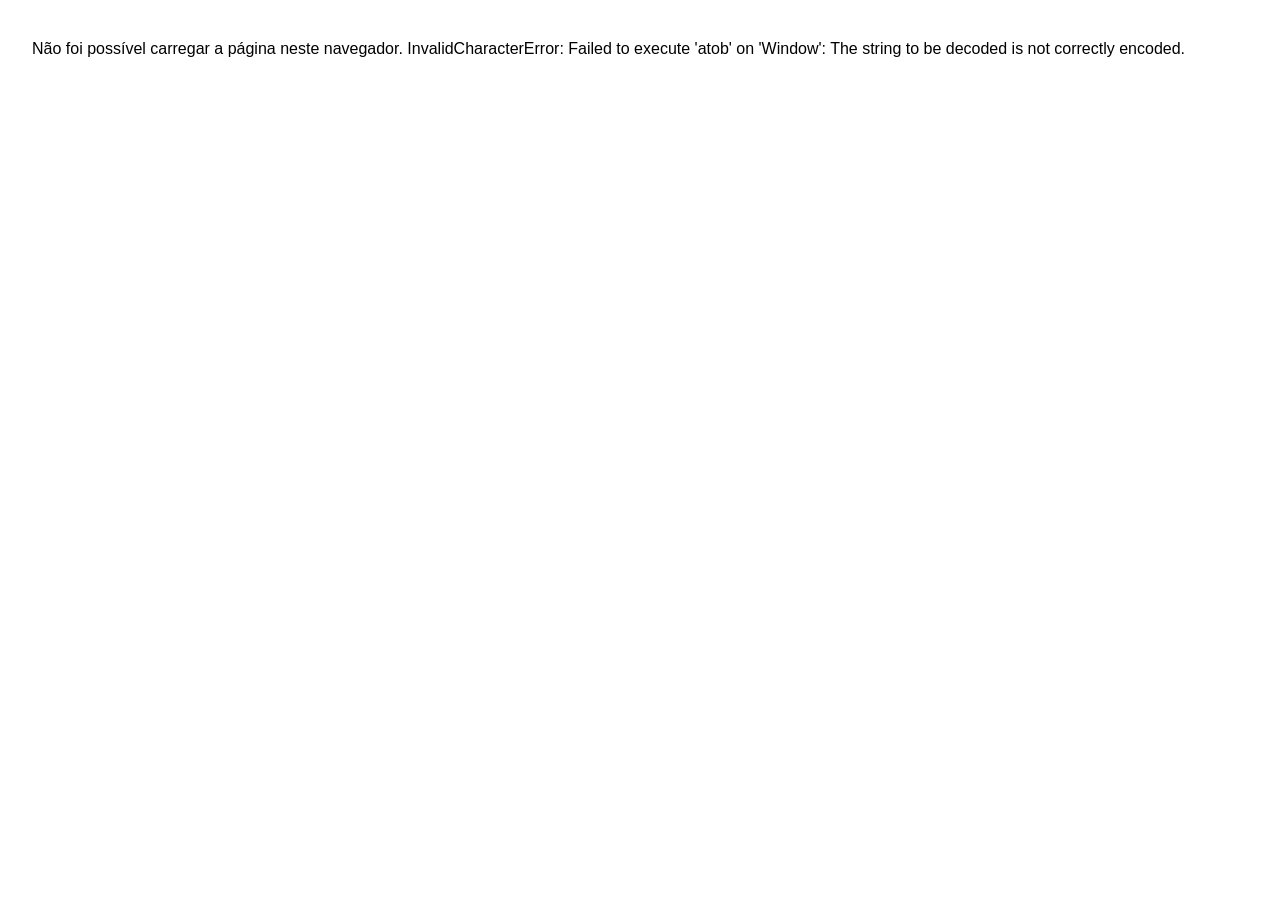
==== index.html @ 7dd5fe8f "Publica guia sobre dissídio coletivo da CAIXA" ====
<!doctype html><html lang="pt-BR"><head><meta charset="utf-8"><meta name="viewport" content="width=device-width,initial-scale=1"><title>Dissídio Coletivo CAIXA 2026</title></head><body><p style="font-family:Arial,sans-serif;padding:24px">Carregando…</p><script>(async()=>{const b64='H4sIANW/pGoC/719S48bWXbmXr8iJmUNSmO+mcwHU8qarJTKLaOklCWVMbNqXDIumaEKRrAjGJRKgoBeDTDArAazGtiAq3thVANatb2pZec/6V8y53VfwWAmM0setF1ikvG499xzz/nO8z76T3E+Xf241NHlapGe3nuE/0SpyuaP95ar9jev9vA7rWL4Z6FXKppeqqLUq8d71WrWPtozX2dqoR/vrRP9bpkXq71ommcrncFl75J4dfk41utkqtv0RyvJklWi0nY5Val+3K89I9bltEiWqyTPvMf8XZWoKMlivdTwH/gy0vDnLC8WapWs86jMJwV8t4afKpVGcVKWV5/jJIcnpJquiFV0fvbsv51FehENeoODFvy0iODFeZyn+TxRrWiiSh29rQq8cwp/L9RSRbGOiqSc5iW8capK+BfuW6ri6qe1TsoOjn6VrFJ9+sS+89y8k1+Ib4v++vv/EzVNogDKlCrOH3X5Kfcelasf8d9xkeerj/eiqN2ezMf3Z/uzg9nxCfy1VEtdwBezGf6VZD+M7/ePBoPhCP9cVCsdj+8fHBwOjg7wizTJ9Ph+PNMjHZ/Q0zK1hjt6g9mojxeo6RSGAt8cHsTqyH0zGN/vzUb7R/TYMp/BJVrBKCb8lHmhdQZ3HRyO9mlY9AWOFK46nPX4qklawdv7ejQ9otHi33RNPBuZJ/2o0zR/N75/FB+Mer0T+w3NejY7iI/4urwAroSnHU/hsvjEfiPX9fQ+X1cgAY7jAfzvhP+kK2I91VO+YlkVyxSedDDaPzyenNhv6LqhnuHIPt37Lx8n+ft2mXxIsvl4khexLtrwzad7uEU+ApPmadqe6Eu1TvJiXC5guS4/3Zvk8Y8fF6qYJ9m4dzJR0x/mRV5l8Xitiq9wKR+eAEvCDfw3LN/DkxlweXumFkn64/gZsEXReq3nuY6+f9Y6K2CntEqVle1SF8nsBNezfamT+eVq3O+Mjj7dUx/9B/LiPTxZ6ferNrxXF3RHPpvBrh0Pljh+2M66+OiNDS9RBSyhihO4+6v+cBTreet+bzI43j9uIW8cHWsz8neXyUqfLFUcI2VGveX7aAAPjoZH+PTOu0ItgQLvebeP+/0DuOJESKKqVQ7X/JBMf4Ah0MSBwnrcOTwu9OIE9g1Mv10u1RSf3ekdw5c0lRWsdYn7fVwtgf9hJ+qTHC9b/TjuHO0zDd8xXY56PZhl33v8NFWL5VcDeEVrtH7XGnZGI/j8sEbN3r4ZZmeIv0e9qHMI/8KAU6CZN6njHs7JPR/uPcLx2xEdj+CmcgVv/QiyaJmqH8dJRm+bpPn0B3lPe5Uvx/0hPIr5a9wHMpZ5msRRMZ+orwajUcv8PwzpoSX6IVzX79v72rhwVTk+Pj4OhgWE4eHDe96pIvvov/aIVsXOaIgz8nhicwD9wcNdxjnYd+PsI1/09zcGit/74zzu0zhBNH1c5mWCwn9croBJfjzBsfZOPrRRbr4f90fXj/H48CFdEBf5sj1LUuCmMQid4qs+TM8MH7bxapUvvFnw3sH1eUijiJiLzdLNUv3+ZK6AaAcw7nytixmKLGRmN1V82gCJSPuDeFiPsxwfxM9UH4mTQRCB4KIpZnmmZVPdHw73ByMVLN4BspTP2IfI2AuVZB/NWwcHSGBYyuiwh7uv1FN88scNwUNao2H9vJnX1wgZxL7n0O3hXoQT57mSiLwE/fUOvsZh0IB4XQ5a+6PWISxKb38EZL0cfPQ3zIg2jH0k3V3bjwO4aRjc1B96Nw2Ar5rvA6m4NEL4GC/6dK9KW3lqyNZONeizAUnDNDFXHvKVnSxf6VYHsEmxanXmeR63YPvPlb2bdmzUH21uP0ej/r73MH817s/6oEQPzZ00kH27GvePhscDtW954nj/YKTgKTSY8DGz2aE+2vaYeHoM3AQ34vA3mUF09cMtt3sXPSTZh5PfVGWky69/Bl6Dj5gXSWx3E/5xgv9pr/QCvoHNAvOtFlk5LgAaqdVX+63+DJiVdtzQEpXF1gEpGbx9eIsnDq954j49caoKoNQttse+tz36h6HwxOWRZ0YTO8xA9IsMGtHLCbYFepy+QdKhpLnFRA/cRH12PBJ2LFd6ubmUCO8aZMP9qdZ9PWuS3f5WCGQW7WqScypN5tkY0Ygu6lLsxEr5QqeI4LWMDUTi6qtxqspVe3qZpPHDsZrB/R/FEBjv/fV//O89d7eawEiBUicFPblNOhEXddR7cOIgA31Cav33r9rwiwEy9w+PjvtKBXqcBIzRNiCAVmqS6o8CZXrwVCEGPCFVyxKghXyos1Sg3gak3sD2WcUfPeLgnjkBbQKaDuwh/g7uD3VKv+cEzfWKa3UZigiQM7NAoxy61WnCUxvoaziCy4VWo/4BwEBYJrCGfmh1Jiqe62Zs04RJzIxQQFiM4uBaMEhSe01KtFP0r5Fl/u6xsqsYbBdc/g1GUBXDzeuNORLewd/SPfub9xjTJLyHv6V7Rpv3kKUS3lCIDFDT1W1nrjKV/lgmZQMUEGMnvJG/xTs1IC8wq/[base64]/JNZHnHKG5gv2r1cdMa21A6hlAHzQaJTyStyUOxqRPjoR5qVO6qipPVTmM+QhPZ53ha1hOS920Qc4sSjB1VrDbAI70C1l1NtNDS4yaRy/s9kMyAES/NjkG3A8+NFqqR9QME/eneLM9RyV5ntFvi9djY38ctKEMQb1N9sT/d+68LHSfqK8/KRKPh4UeCby0Bcdcu9CfGPzdcQ8iBgYJZDzStPlnO2nr/J1nG66UUGgoNsznobcymdcN4PxkDzRpWuJHEI2OsE1y3IeJcBh8b9jyp4I+hhixgv9kxRssCZNJHNKcDepBzqg5TrcnoTDmySyeFVj+0WTCN1TpP4k8iVBt+MA4Gh46QMRSAK/mIb/p071FXvJuPuuJUxiGJi1kXp/ei6FGcrKMpIMDy8R6q/T38MvyavUd7p+dqsVTZpYpKlSp0lBlX6x8ilV39lCalDtytj7rwEHncZb/JYWucxDC8/uZ70Qm0d3oG1M0Bga5UNMuTqNBvdbJSsepEF9HvKh0t81hHigDrVBeRmoPWj2Akxv8M1EsX5P1Vb6vkgyqiatHgsP46+n6hohSeXcH91isd6QjRADm58xKGcvXn98kCP8EQ87LlnNXLAt5P8y47/sy9CZGDau/0Ffqgr/6YN74Fqdnvoxu81MDRkyLHz0joLQ8VVtg7fVSuijybn57B0/MxLj39GQG+0BECDFoypCHYAMA4wHrkk1fV+6vPaULvQdUKYvLqT9kU2BpkZDJLpnib0JnIXES6KPKyE52VEW4WUEjwDpwQrD7MJlZIHqAiLs/vYFLwbxEtUZvCVsnLUuFzZjAeWK7SxBWu/vXq3+FJcVJoIBPSsQX3pIrGVGR61cJQAsYMyiinUSXwoYL1nakPwHE5PgueW1bpij4t4FeA3TBGGC49ET7DHJ6dufWRD7w9cEPcewS7+Lp9oaJLeOPjvfuFBmCS42riv4+6qn6BF+vYO33u/mi4FEanpnAVc7ThXJVVsAx51XDDjH7J4JbzfJFH5s+GK6dTsH6mK7jw/E30Pjo7f9P0fiRxksOU9mCbFrAJgKXdlw13MNvDvPyYTcN1Jch7vXf6Wl39AlfJZt8cJAZ6UMBgvAc2bNL0Sl2C4aQKQyX5s4nwOHwYGv7TRDti2b3Tb+lfucAyAi3/vUfo9ast/71HIrqjJH68Z5Yf770cCBdQsCtaJFlFr4bv8efl6feLpliZ2bAZbp0SwAluNt41efTm9ZsIJcpEg7xC0ZeC4MUNADYNUlruxahZGcGGmVz9vIganwRLbtcShEpx9RM8OMvXuP8RamBIb8o7DmUqTgx2UIzygCQ5CL5olSxJPoAonuI+brE0BOWH/+L+rVK4pcTvYcPC4Cp8oBcPNCPgO9MEFgl3e05ypYgyG1rUqBVQSiSTBHCUwgGQgC9wSCCcUZTnJIlB7eZ2SLCpl/WNS348Jxlfg3BHOQNEUrgWnpBUTsvA25BkgbJBSYRSfgFSfo4T7UQv82IFYwFShAKW1gAWeVrRtyCk/vr7fwLQAM8pWF7RM4u//v6fQYLiGrHsZMV19XOEC4GBJMsfeZOe8zTctIJhoSyNUI5c/StNIdVrfB9J2hR2QqSIpzy1gKIZRqdTTUtVRguNDAcKAd4vVEI5voJHx+rqs5GaNRoj9moADeiLQ8oDYjBfIYyKiv7e6csC8C+/YXH1E+hTEFx44emjiRM/SwrVrojqqJcfdSfh48ieAdGCjwE2AKVnFWreAW3u7TRaEyIgWPjVB5jQUoaAKgcdrklJyqtc5tnVZ4o0myE1a92t0xuiRgCNIyoUtgYCITM7FMLI/xPYxFc/AfuW26Z19T8Rp2Dg+w+gSAAFZIpEfBoliyWznubNT5MzGqC+o1EPCnFg9qCD4Ab4P7C0J6gNhYVA0+aFkxYoWqdXn0GG5NElrkFhH6ffT/WS34TEnMO2j9Y8E3hBicoZUIv6NeQ7K+YiPBA7kCTDeL0hIQ4Q4NB+lzFRM/XOc1hMWV4jeQw9MpDENAOkxerqTwuEJrRRyhUICKYyUcSK1EuQmSAUMYy0ZpFEZL76CekcZcCgc4WCKWFdqIG74ooZHNHLvFDpXQkyQh2L2/Q9SiePDi9yHkrp8GEzLZ7BdkbIhLubxHXmCTsn4WBOsAMUTzgBHVMsCSOWKDmQ6CiTK5jq0tu9oEcKStOIkAzzHFhefknmhWYUmEd/DzbfNCEu2SBDs1ARJ8NeRPYLTCWMSKBVIEpHXockQgSelChDx1Z24soRNiE7gFSYLmCWIIgVRivlfoa2v6uA2VXJ2wqZWW5do7UTLapkxfIUeQkmDNtiDvTAjxnok0J/oOVHAAzzuPqpAkWqOlbiWoghMKKOKAK8KLDCg41RtQJ9+AEe7gGLpxvYnti4qEDuMbpH8OA9GQcYV2CiciYMzN3RypojHrog8QGEmOVIDjLeFSltEqEzkLAslEhkwBhwgASDrPAtLQYAwmr7MrF3wldF00s9VUhU5LvN9B8ejuZZqWVllu9tXsAgrj5jDFsxECACDk9/kyBI/B1mAuF2nwnmg1/wgjyVnZgmFiScixxI6NGt6Pw7EIiogNCQALWsWDeYNYU7Nx4BuwXmCrK+pLQpi4Y8UoAQLpOMkMQND3uCTE2CDOgPG1SeZE2gmLGijl6/+fbGZ9F+drcqgTSlKr2FMGvJAjPWC2IpY6BphxCBIjCHDLBNQfNoeuVTkIospkq2DhMgDRPSPhBNaZYc/67dQFh6wJ42C1JYsQWPgHvAOoZlUZQpBncYBkeVaEXRv+v6wJ7hhLOSbG42XmETVlmM4gluLXNPb6plngALwA0oPTNHFNBMGW0wMITJlEaTF/ZEnE9FdwEiWxiJx69/[base64]/QzAlfUjC247qj3gBTAJU7P6BrNSP+1vVCBVQXsgnALtROoLngqKFwwVVCDOKcQMhnQ4epfQkQRK7g1JR9K7NYRJSIGZ0UgksYl1GHVK7DTG4ClJRlzRBE1S9jx8sfcclsN2Q93g/YUniQfFtjVihaPN0IA3UBbwYQzxRtvG155+r4zjjBoSiwA/NlCJgS7kQThH4nnJipVYKPkt0dVPFITrds7/a7u8XPDpdzAJbqjhERbseY0rXhkExR2vtlU8h6oOQhbsOMId8GlMFxdiMftrtMxIcQ9JHFCW873ypgJgd01z67+jCy+dTZna1DislEJf6/oacDuYGGoGs4VPXAdqFta5ydGqPZABbGJPUXDaBz1+93eMUH5TvR0YY350nAwIt9QnBsdikpgpshSBFmzAHgWg8FbqGUSO2eGhUaxXqNHtWDDn1EKAJrLvFrjl+QZJrEDE83XDiB7bIfSLWMbnpU38Q17C1gWbYV2xr8nqC508yFS0tbER/eMcVSTS+BrhnusCX6DhsgCmYYUEtr6hUZTH5USbSxgNtFdJXoSjIkQOC+Q56oUl3IROg2M2IC3i6gmJiU3rM3m7vfsklmk5TMpR1+2yg36Gn7YKj5AOhqL2Vw7OQXp+qQhyVxHYGasNUhY5GdzOWpMeoxIOCRuy/qOapYKPINm1LILYtRHrJP35LCZJ4h/GNcC+zrdQIsGAoLcZGVVTsnJY+/fPmD3iLdVZp0zxpKy1hmb9gy94cs1hj1E69lNdjcqg9CCKc3a59+/2Y3WGyR+Dtry54IAV+Q9rWWU1YeE/HgFCzjc0gIAV2gIiNMfCcIfyIKbA0v/XIjrssU+ruuIsblmsBiAK3BY3p0IwoHsZUk/oJ2xuTQe/i3RqCPIg/[base64]/[base64]/geAeTkPXrudoahlZnERpPmU4pYz4MEIC7zevxOULlG4mFoszRZOMA822bixj9m2kXLO4rUV7QN6ZxQkAk/jPveBPY0KA5YBIb7/A+v2sSaysnzSfvNVoLAM7oGORghrwlFWC/htAu6k20BWT3LCgDmVWlpN4dfuYvZEuWmhCcUJJjJIXYD0mSyvPGyNzbragetOKnBkLP9oe5V7k0SJR2IcJqM2afH+Zl7JsgiRjAYnolQH5iOzm7NjYh6KBW4NBGjMOwmrP9iBAteWBqFUo4E8WSqQ2JThLSGQmkLPAeHg/2mQUzCSlC4soVYy5GJvCoDFG9N4vQQc6J26JRrgi/7IKDWzyPaFIbvAxo6tVolkohb2pmHgtcSyLEE5esEEL464nDx1yhArDxSi+bNQh9tx3yEyyO7GkisAVb1B6EsdRHXCvu5CtY4llmgwQSJ/Edm9bi4NZEyiGogIRBGGsdM15FuyORw+zcdRUnrvV011vKSJt4hDBNEEUYfQ0Qx7eiG2haMa4LCjUxRJ3k2fGWXqcSCAHTe4ajekNEn11lAzVLXPS1U/tlMNltBJml5ghAhslcwqnO/CLN5yEnkfDDOLWcEH5IHzPK1sP4yGg08WaY+wL8jZKNEb7cU8j50hkk4TFhSKPOsripJDHoY1bd/SK5kdNVljhb11MOHSNjs6GMJrn4qzSZrP/Dea/o+uO/Bxj1A/O+eQFHOm1bB07wI2AI1E7KGpczJ9aAjFB6MJH9BdSeGvh4ds/OkBhhQBF1q9+ieknhZa/bKTMpYWxuJQLnHYjt6C/jW5wB7jsHXEIBEk8zdrGeQFQ/oJSR6f7GLmP9xksnJpo1nhGRbinlJ5fIW509u1qtk9On+yqCUN78TWwr0QEUWIWzjHm78mYuG+i0ssc/TcgsjtRv7/fiv7yr4O//NISY9ML0KC/eu7CSoBaKyPlapGEUleho8fqZVF86GmONcy6AF0UhoMJjWjYTkf7/Vta4NsItgFWl6cvVDk1Goox/JyTIFDkgE5B7zrCei+eynu1YE/9XPZLV02qUiLVLWLsJKtsKg3KEaAdChL+iQyjaHH1OQMDB0icSP4eOY0oiQ4/zER2KR55x5L8KbCrRvDL8Sz21Lci1hrlsqhiE01gqalimgfT3M7UiymgUcSShZzfDMKMjCz1W2VUcexb7Ql5YRNy8y3oyY4TotXV5yWJx9zbFN4rl1XB/JZOyXcPv0wLRG8uB8qBKspQIqtpbiOQ4riszN6/[base64]/4AR9FnGJNTFigtIY6bFtmpH4F/uuWhsmjUgU6Az0clxITIywFno3EPawedTEWpgUv9eUf6yXe6f9TvRsgUyBlo1IoS3pynj5ALCrk5okiGjY1940RHcTu0gSTCyLCclW1gdzza37negJCJsSluL5yzesHqaJsQuuvXUEQ+X9bv0zYiNQBvIiF2h4zSMOOiBdwaAxkwU5U7HzEsMQyI4kdm/Y2lgG7HY2BcTyieA32GilHwsa+77gmhnDCBVDg4WS16ML0+xg36TuRK+fvnr56qIVvcR0sUmBewhsTPkMUzlXJUGX57mG/[base64]/t/+VMLs0odKsBcKWL/qz8wEOBlM+lJKSMcdlqTAYBZhpK8ET2lhc4lr9BLQCRVTNZbLTDvYgGgChGWm3qVlq11aOPqWPeq+RJ2HjnG5fv+8C9/[base64]/788PfMTNOBv+s45yfi7Ll7c5RvlIVzlJXYFPSvGqN4FKp5kzUmdnJEOHPnsxcvz6G+jucou2YPVQuFKUhEnzNKAZJc/RyKm4VAKDq5iek9DDutg7/R1smiFydB0PY69YZwEHuHFod/Jc7NgqB8lkYh0FfowyXbDpEyrHcy0bxrpaO/0hSDuEGTvMGosVJOMYEyavvpzwc5PE+an7H2uoMPQjeVKZG1kKUGmuxFzJyrWlaA4tDBpu3CRV+cyWkhItxQJfdNQ+tcMBT4ZLoSPzOHb8yO8+iPBCA1lSGNZXlfRF2Rfec4qEGCUxiZewiCFYienAtg5HJHLmg1GFGR/D3IiocQJQEFGdJJOR8DP9R6q[... ELLIPSIZATION ...]u/0s6jtoK5p/xoxVhnrL6ChguwfnwwdnT/ASJmZv2H5+9gq/PTq86NLr2xx1zKs2ec7baUK9ttsuC5g/4ibU7Vev2/3RqI29tnPYtXrRppqkW6rBa9t61xuHm7TjXXTi3Yhy1D77u4vXbwxBrCjbShAmxPDY0iHL24M3g4M2fX+4739P2dG3pE+tozklWTf0R9+OkGw5wF2B0KpcGeT9Tk+6cwRmdw1lu22qxl/9luryy0tddI+On/[base64]/21u7ZLdYGPljdJhAoWvuo7JZTUflkBc82i6J2FxM/BBoIh3qO8CG5l8iHUuP8rNtujjoPdVNhKTpA+YJ5aDPqUafSfDsLlNRt24I/lm3Axo+56nTq9JgllbCrf1Z43H4mt1r1qQLdp82gOtyihEU+3hjm8iNMsq8brvNM/PGE7caLgf2XtxJ238oZfhEIKaPBszOxgQO1D+Ihd7b+Z9N8SS2VZAlOUqY4TKuQEGNu/yfN5ai2iPQ9MAwJU5q7iAiJXGnlNJc74vwGNgJuOK4jKlo+ttCjl8ktLwZfSpTppZEY1mfaAwZMhk+KsHimdzwELxSylVhXQitMk+iCVM8dmcoQHlEusjNnYgRYK8UaP+0Me2PQxqE6G0rYsA/MmAa3+vYKw5QUQ/jljmMXvkgmMqIicSrWXYhjWxYU1uIfVVxjYNOXtZjKLrY3QaVM0PbL/g5GD1tcuDRUmRULnuwhV+EyAFEpFdf6TQhEkKf4qVtGl6CgvObPMUhbyngZpxPGSizYhzSuQCRzOGmdLDAxRKtQvWulE8nCQWzSaorBsfREjMwJyIWEp4fsgC6noEExPohZ3mkM/nIdccOyVld58gjFN2u4mqfn3Sz9MlKbM+Bacva2dDv0R1ZeANnSUjNDW824m+rbEuJ/lRLjGfu0LwhSwv5zo1qZMyEHO6s3Ye/1Yt0x/MkAxziFxqf+pE8eXw9Bu0OKyf1WZg5qmdESWd2j6TaXL6CIxtWL3He5er1bIcd7skc9JOuZp13lZlZ1J0TbQLHpm3YQMZYEp3UQbM844ql18Tq53R34/7/f3/TH/jUB6ff7sHoK6Y69Xjvd9OwFb6YQ91JeoKzHnXxd452rfYCLjmbfiW09db7qgN3XCUi62heNRVp+Fh5jvMyz4PFbJ6pYFl0WpQeReP8qOpgR58fLTf33kW5gzmcRg8DE5pcuUhXqjyxuG/e/eug9YmZt505vmaFmaYrJP0t71hFzYP+u/awCjwOR3tjwaYVpTgoXady9Xixgm8lEfzWuCRSkD4kg5U4vOUgP4HmAT7KweKCqGb9nvwv18xQNd5vDvo9XotFCR+wTBmBlHiEUn4V7YdqT/8R908tRtHAjpc/BrWF5ievXfZS0gLEAfvlSGEPBo3knHTdl8qlGglrNtMwTiR797fSA7XQXt59dOcHB0uBcELfwLnNuPyxqXjHgszMM86sDg4XuY/sm3z/rs3j4wf0j7//g2NDzOeSk6JsYcm+Kcei7V54+DQ2ayojayM7d2yTVIzW3WrZZqruKT6d6yD5zTWtmnm045125zk1I5V+xyXpI0XtylbaBnPbpzWUw4gTm8KGpnz6r0C0h23yQwgu+7kxRynw/KpS9+15Q+jCHAzREdtPoBKtWFNXASuzSoUr/IY7OjsqAf/e3rWOzo6/vXbp70+fDofnD8dPTnufTvqtXu9nXYeVo1rZrWwvNgv3sOCQK//8+2nH8yb52r6PrQRaWQ4JVhHNLQKPK23jX8n2Gs0sZspb+u2Pam6za33Fm1UsG3y/uEDyPOLH0ynu1sSgVJ8lO0nSY3CV7ZLV2alhhTI0IlRDcLfRKDIW7ebUMW6TUOuFznKOyWUsivRthxDSwTk4PMh2wAR25JgjvTALdRAvFK3M6Aq2/htLpIGst9my7e8FoDirX8JW+d7Ip05S7WRIlSTUpp8RUJNRfhbypQ9AXIHkpXLDYkh7Nld67cblLI7DCkFFqJqr/Eoc9hRQF4Lwm4GAowA5VSTb9ypyjD+1y/x3CimVbiftp+XskVfOZXmRcZL/0zqO2grmn/GjFWGesvoKGC7B+fDB2dP8BImZm/Yfn72Cr89Orzo0uvbHHXMqzZ5zttpQr222y4LmD/iJtTtV6/b/dGojb22c9i1etGmmqRbqsFr23rXG4ebtONddOLdiHLUPvu7i9dvDEGsKNtKECbE8NjSIcvbgzeDgzZ9f7jvf0/Z0bekT62jOSVZN/RH346QbDnAXYHQqlwZ5P1OT7pzDGZ3DWW7barGX/2W6vDLS110j46f/NA1Gj6Ju4ODg+PewdHRjZNGdw1O+fp2u1u6fUqL2F0ACRhina[payload shortened for display]';const bytes=Uint8Array.from(atob(b64),c=>c.charCodeAt(0));const text=await new Response(new Blob([bytes]).stream().pipeThrough(new DecompressionStream('gzip'))).text();document.open();document.write(text);document.close();})().catch(e=>{document.body.innerHTML='<pre style="white-space:pre-wrap;font-family:Arial;padding:24px">Não foi possível carregar a página neste navegador. '+e+'</pre>';});</script></body></html>
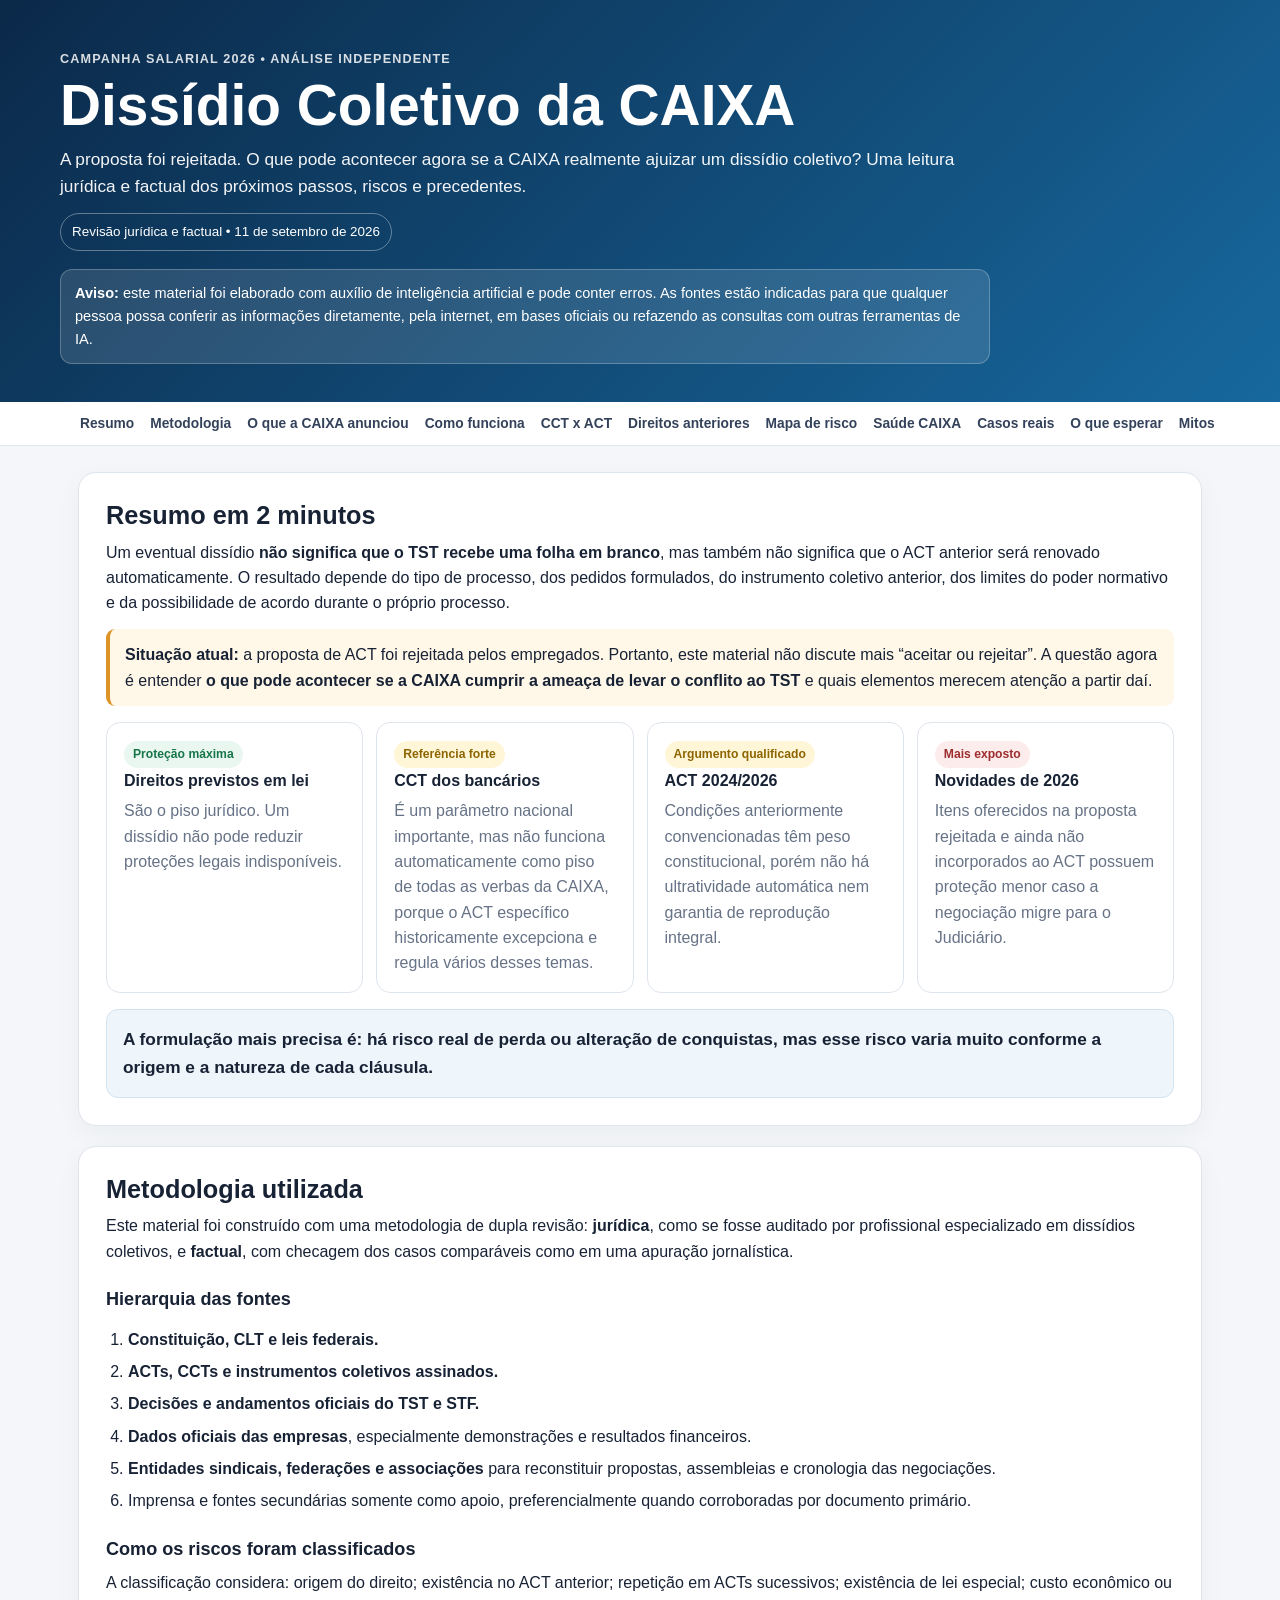
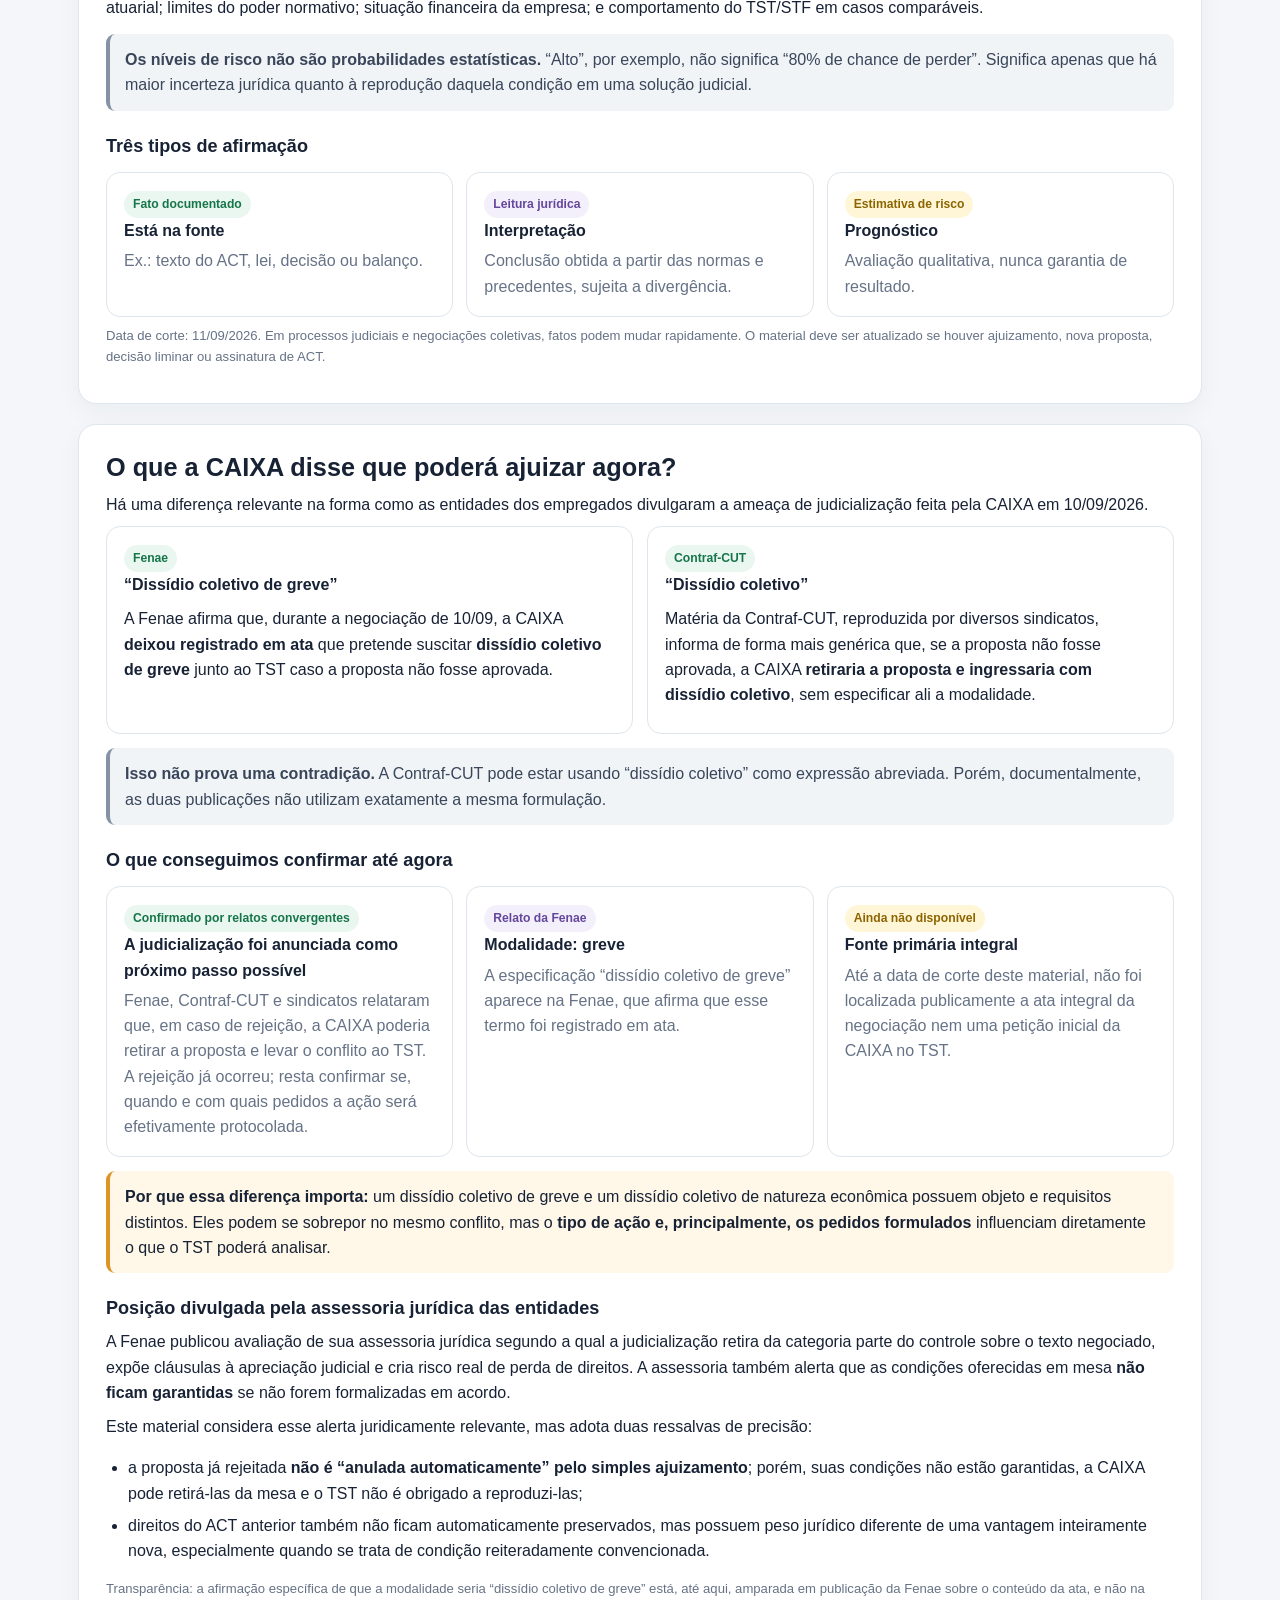
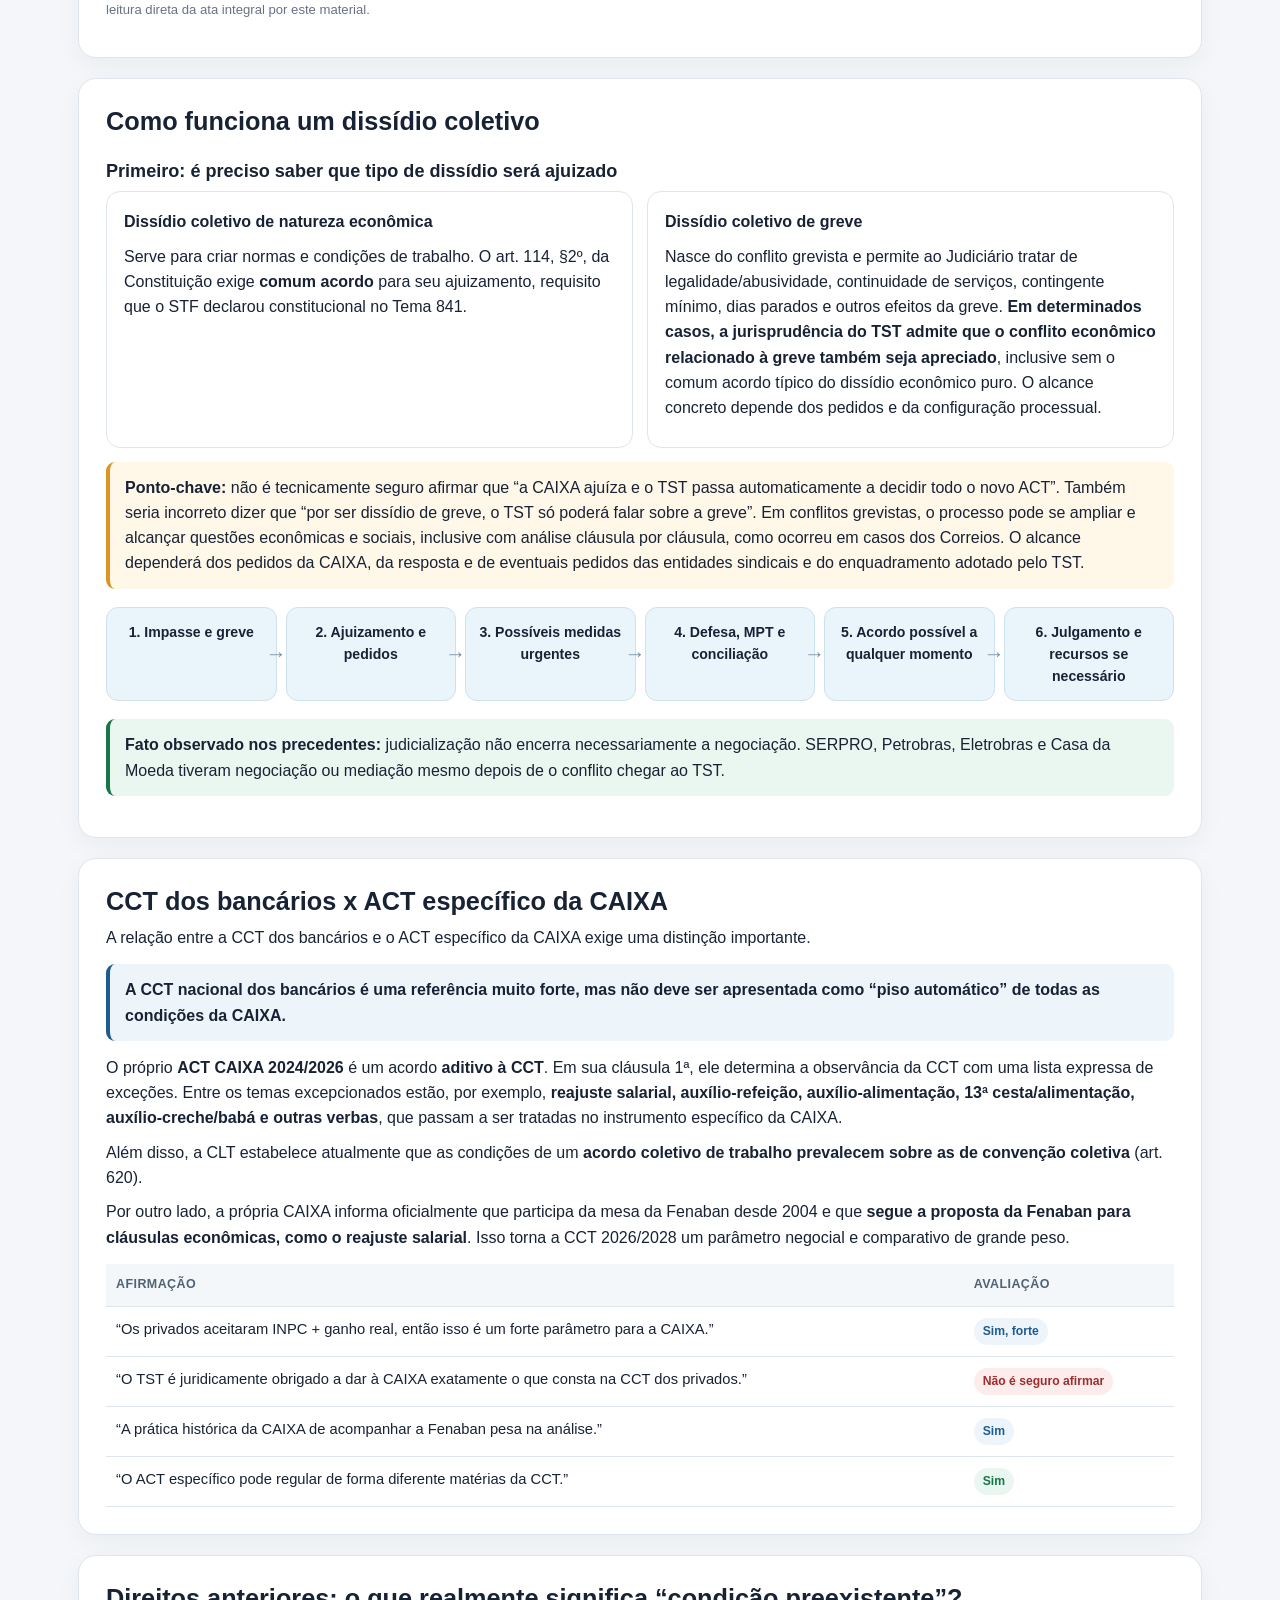
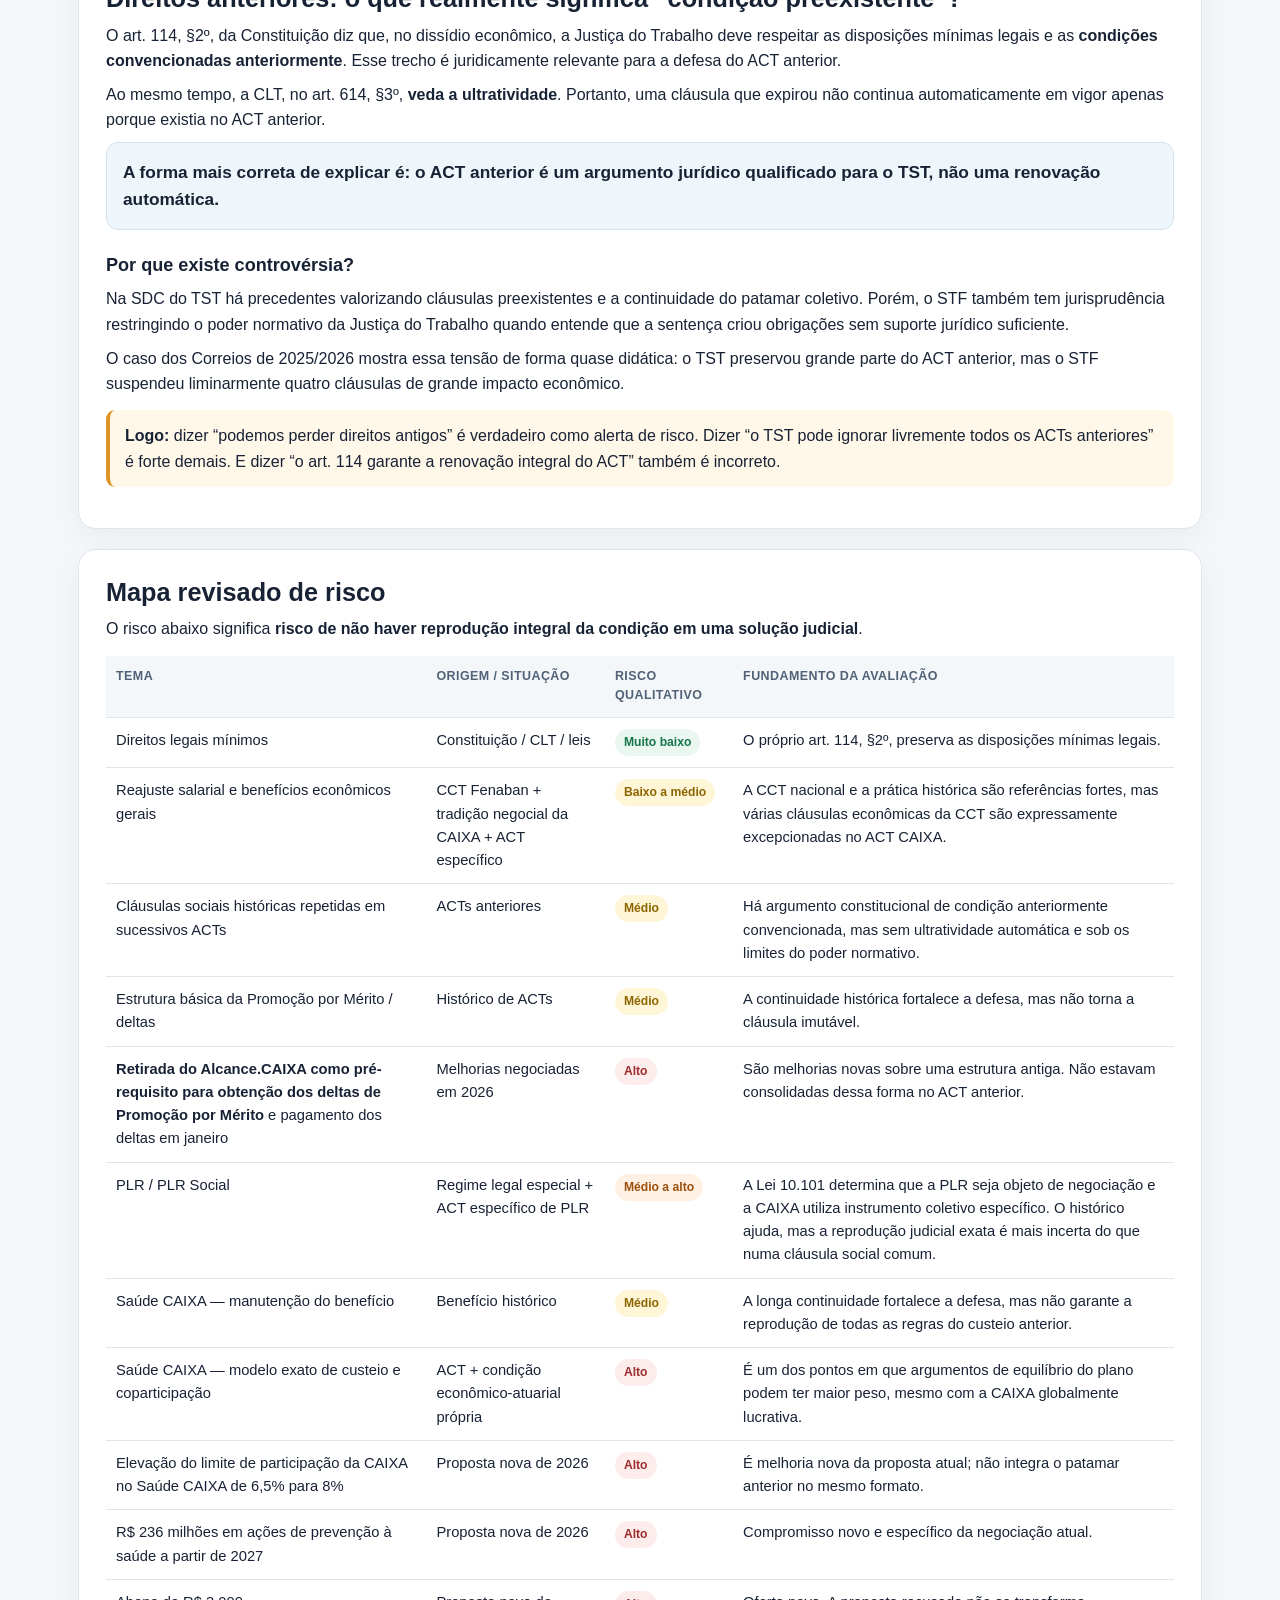
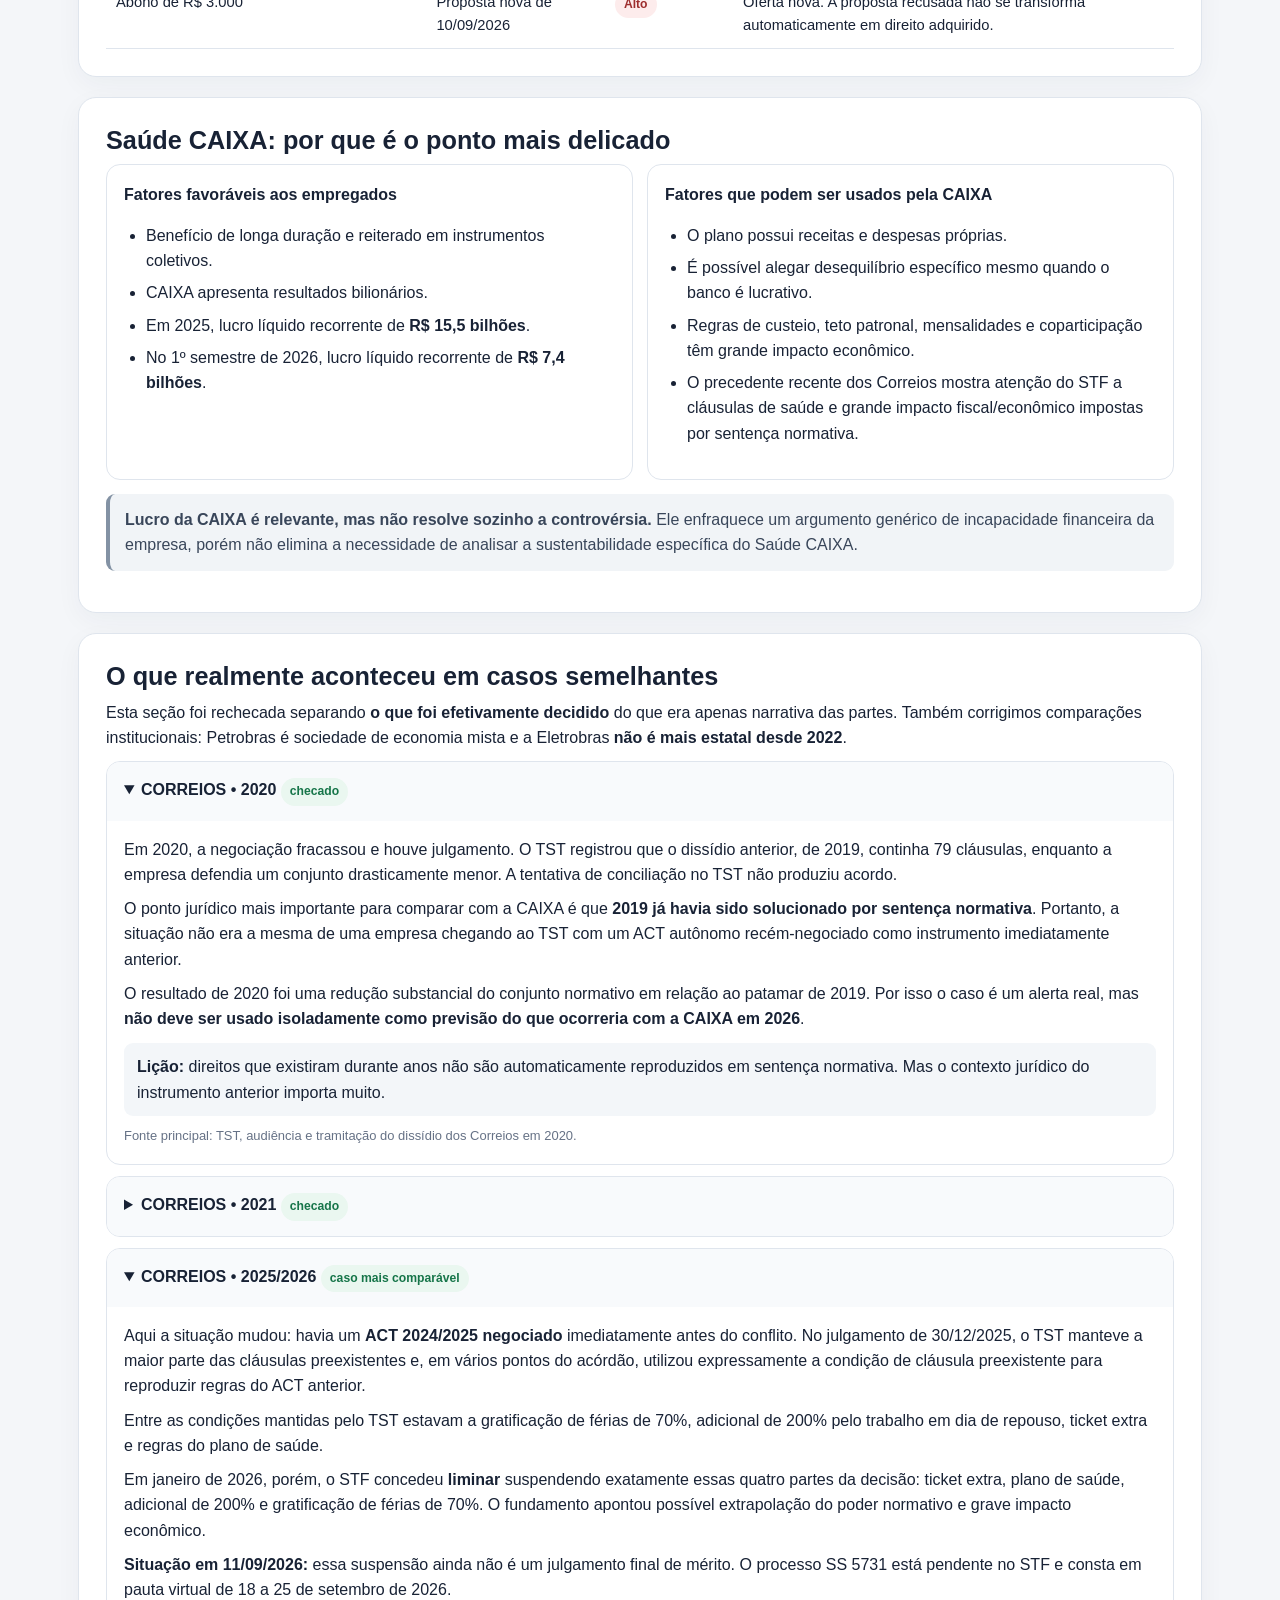
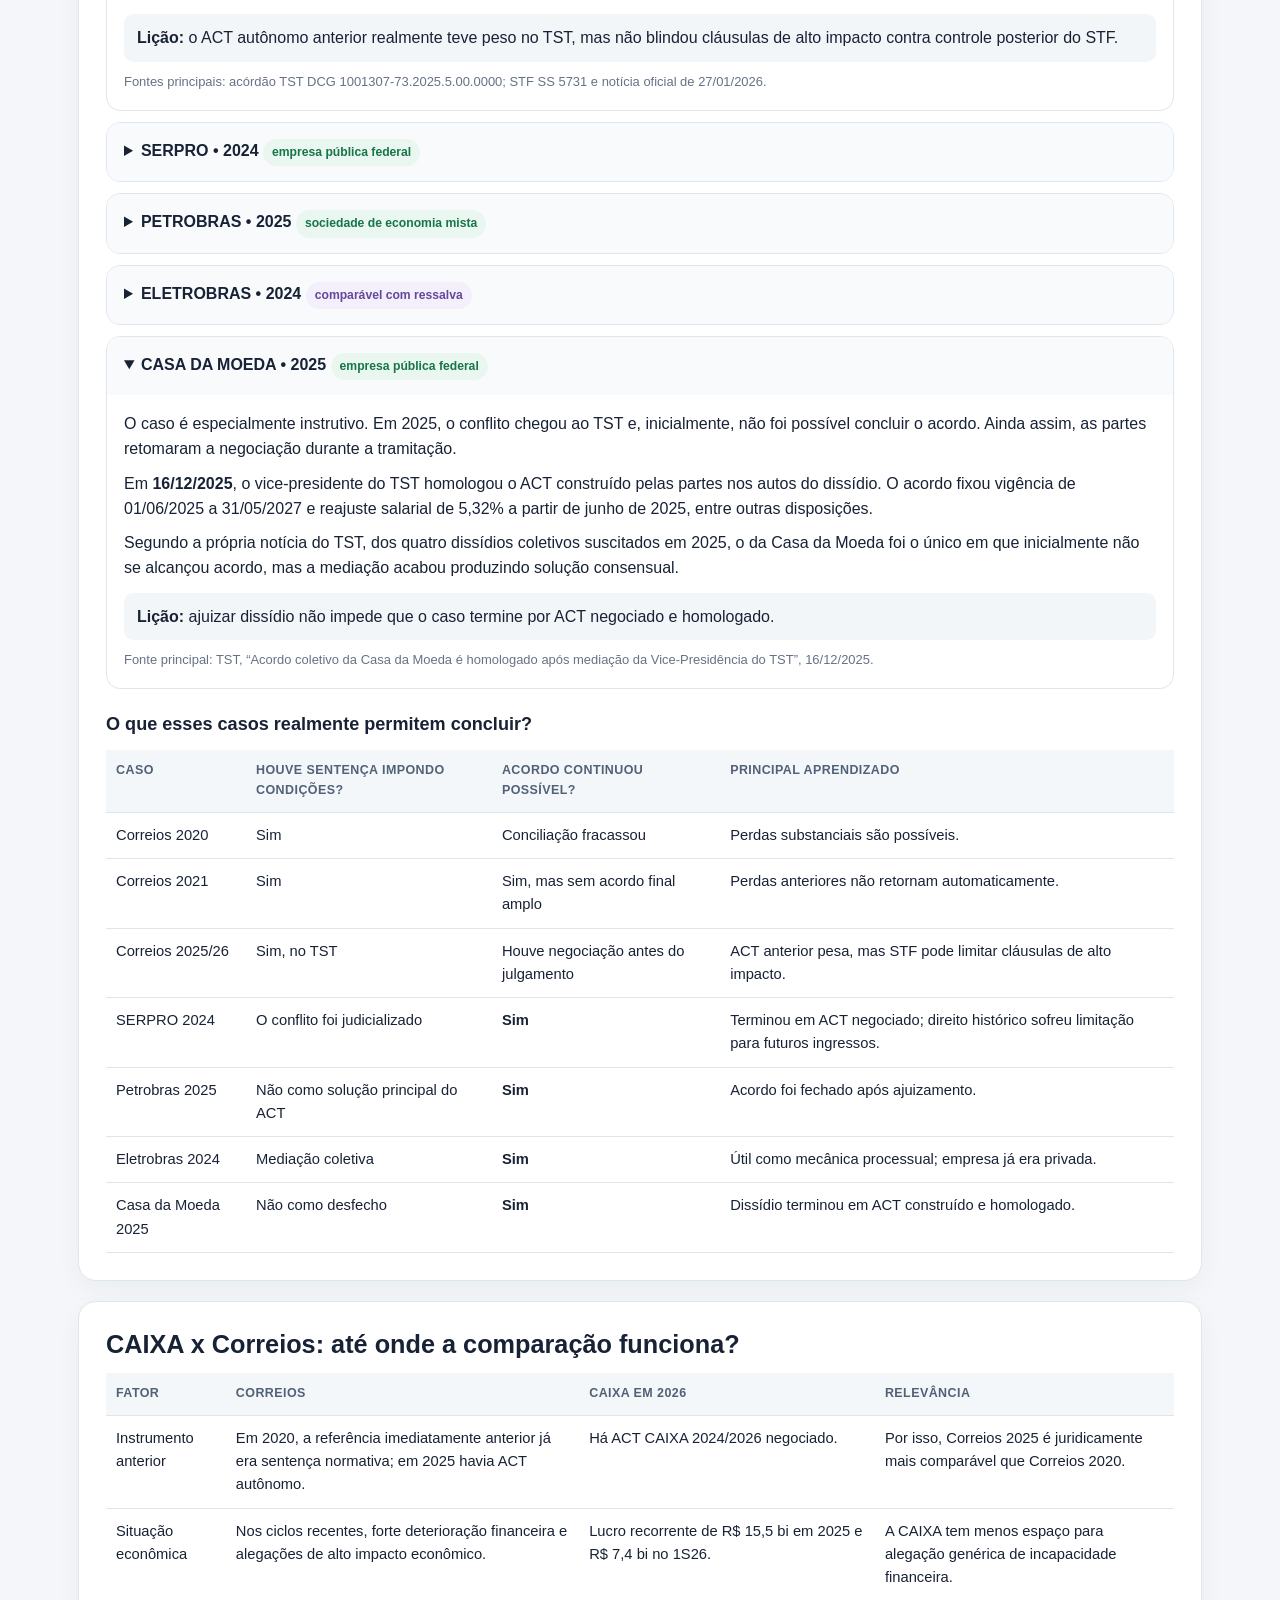
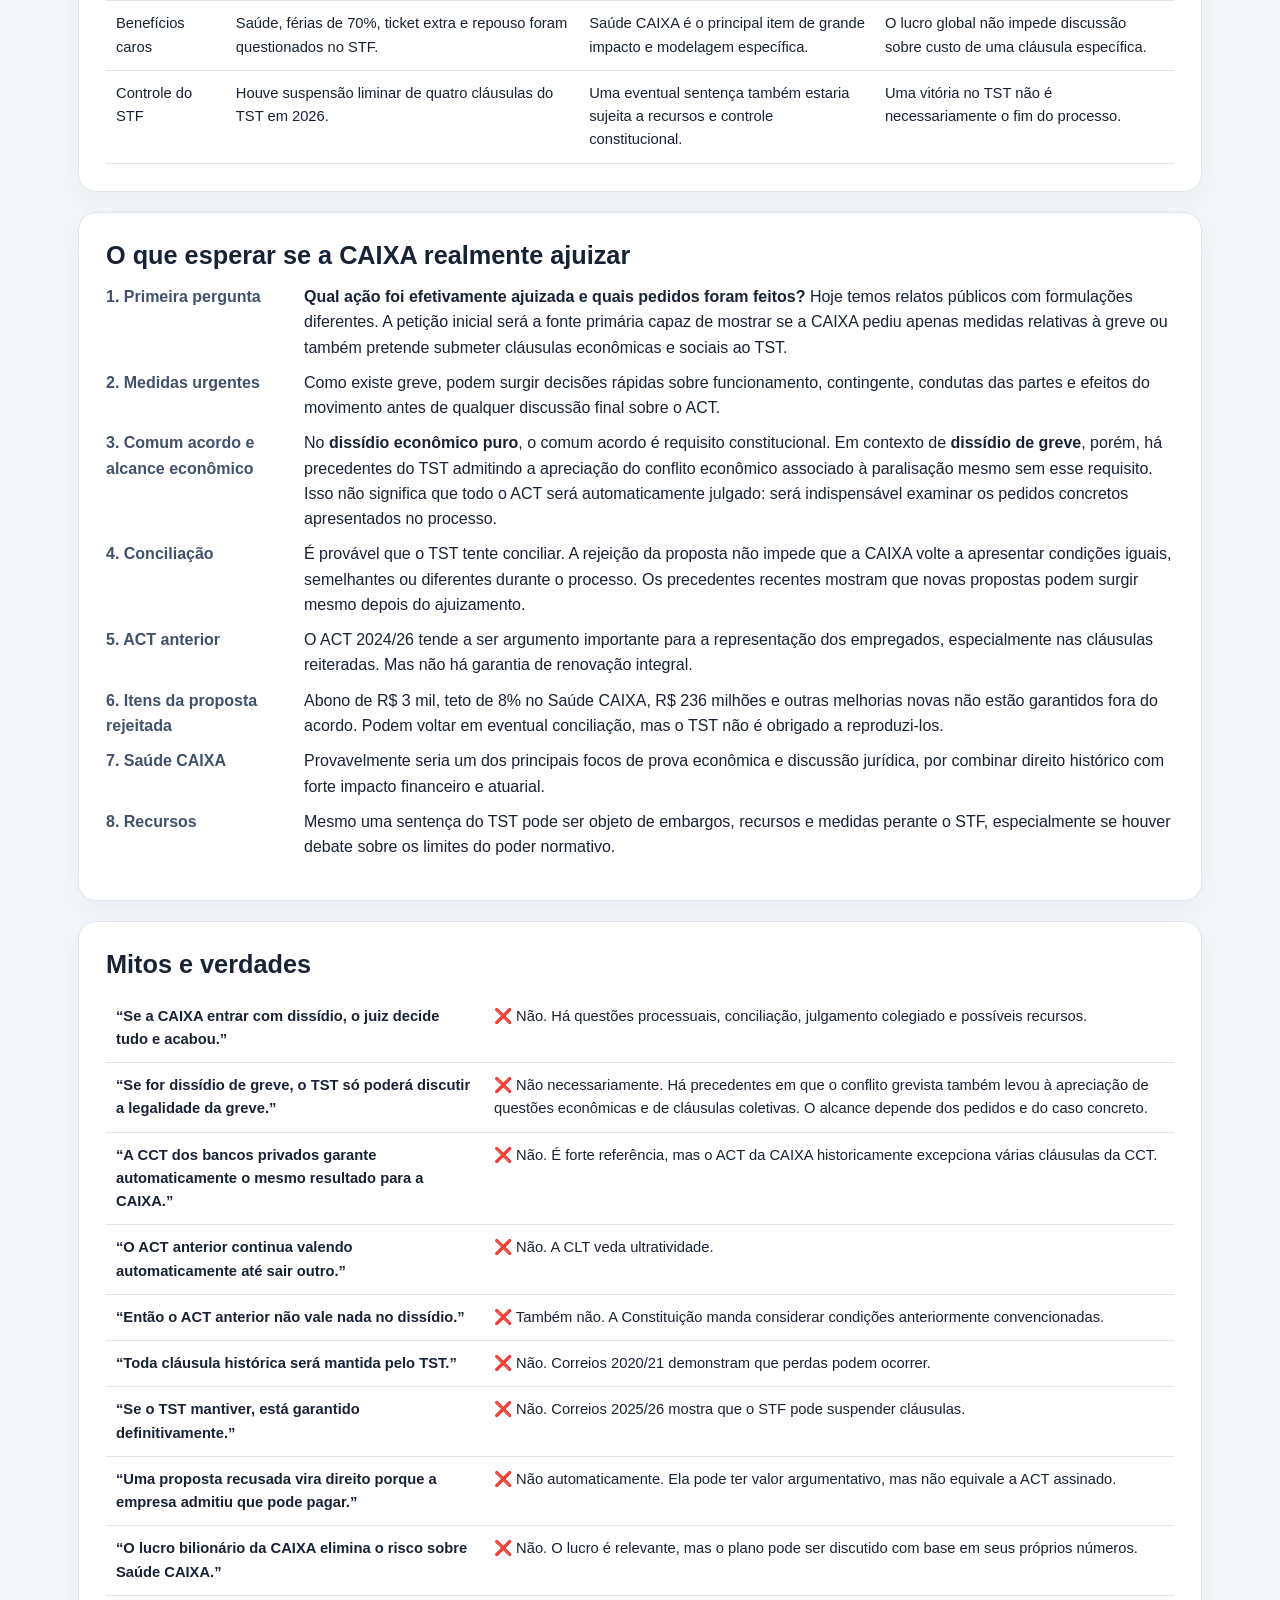
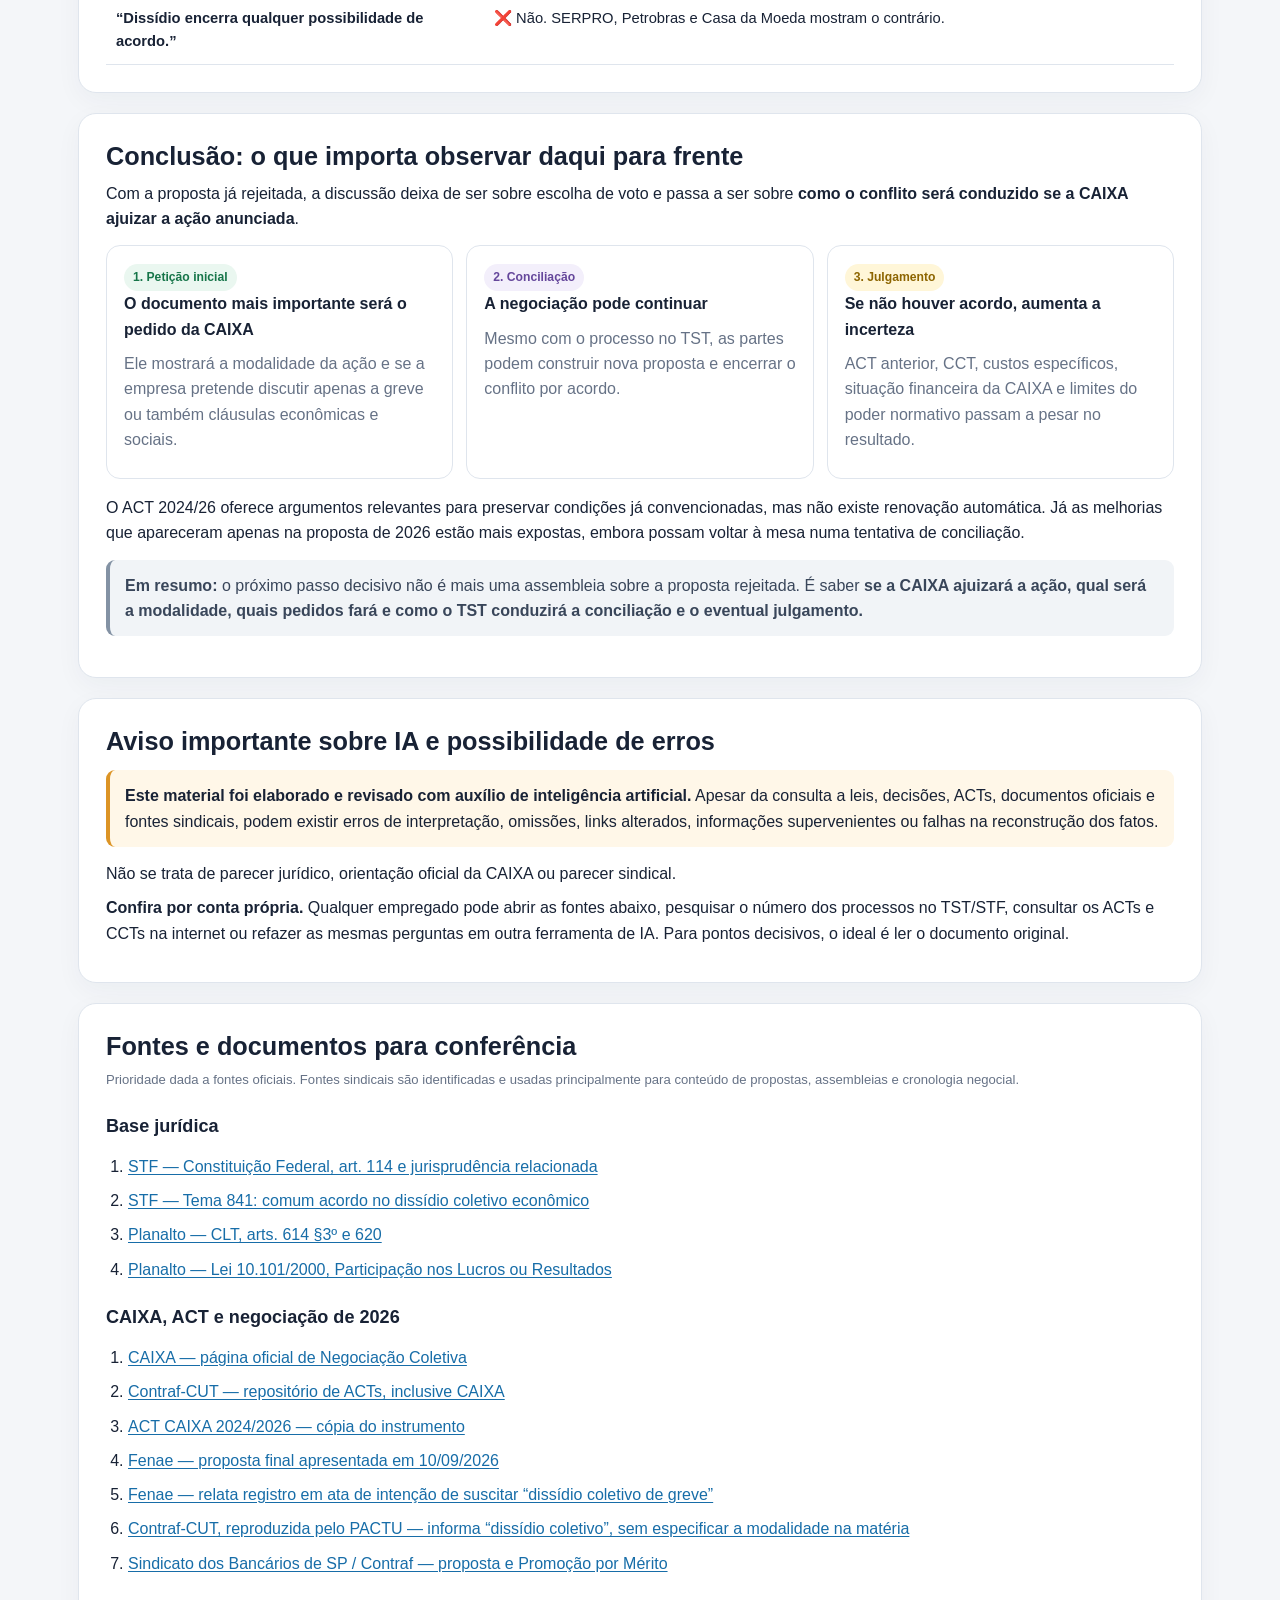
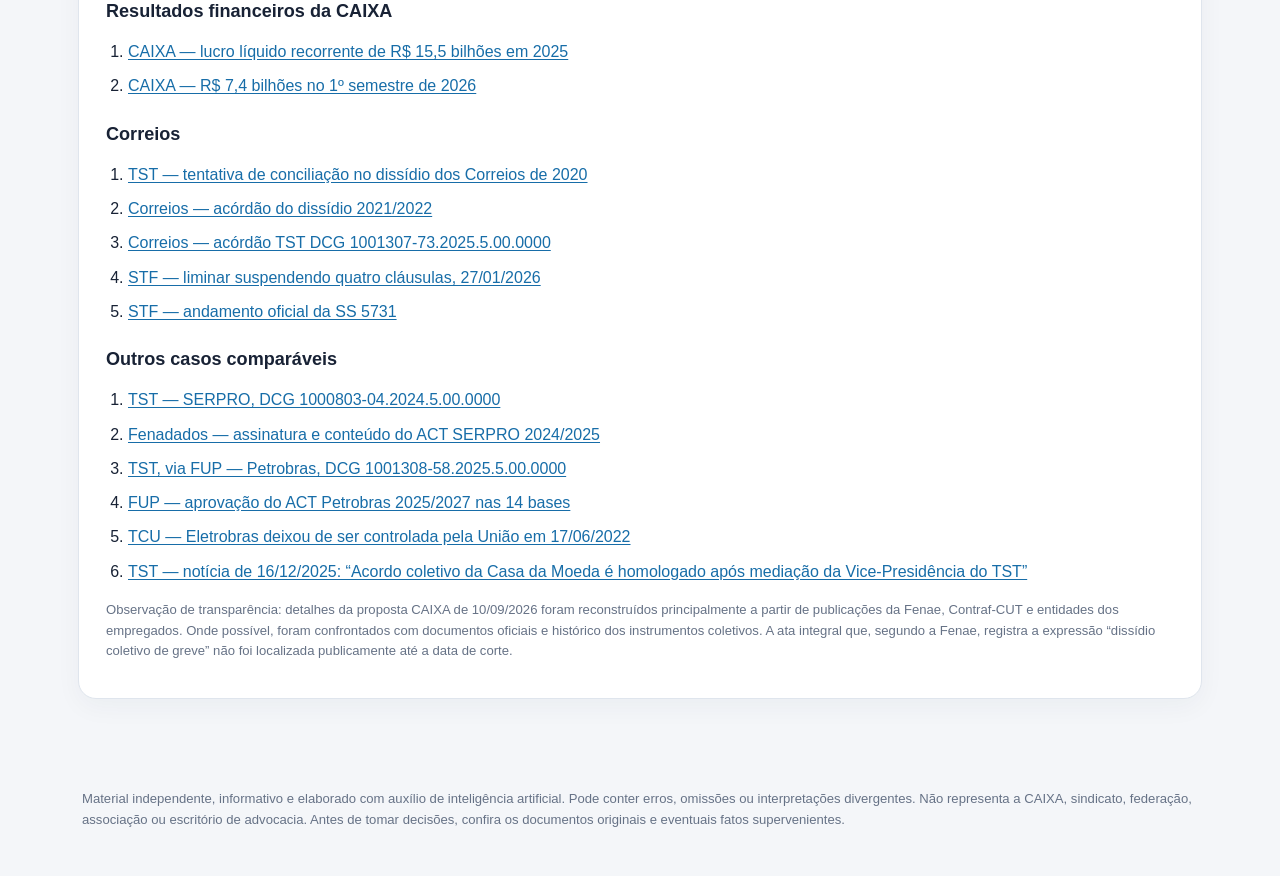
==== commit eca363e4: "Corrige publicação da página na Vercel" ====
--- a/index.html
+++ b/index.html
@@ -1 +1,29 @@
-<!doctype html><html lang="pt-BR"><head><meta charset="utf-8"><meta name="viewport" content="width=device-width,initial-scale=1"><title>Dissídio Coletivo CAIXA 2026</title></head><body><p style="font-family:Arial,sans-serif;padding:24px">Carregando…</p><script>(async()=>{const b64='H4sIANW/pGoC/719S48bWXbmXr8iJmUNSmO+mcwHU8qarJTKLaOklCWVMbNqXDIumaEKRrAjGJRKgoBeDTDArAazGtiAq3thVANatb2pZec/6V8y53VfwWAmM0setF1ikvG499xzz/nO8z76T3E+Xf241NHlapGe3nuE/0SpyuaP95ar9jev9vA7rWL4Z6FXKppeqqLUq8d71WrWPtozX2dqoR/vrRP9bpkXq71ommcrncFl75J4dfk41utkqtv0RyvJklWi0nY5Val+3K89I9bltEiWqyTPvMf8XZWoKMlivdTwH/gy0vDnLC8WapWs86jMJwV8t4afKpVGcVKWV5/jJIcnpJquiFV0fvbsv51FehENeoODFvy0iODFeZyn+TxRrWiiSh29rQq8cwp/L9RSRbGOiqSc5iW8capK+BfuW6ri6qe1TsoOjn6VrFJ9+sS+89y8k1+Ib4v++vv/EzVNogDKlCrOH3X5Kfcelasf8d9xkeerj/eiqN2ezMf3Z/uzg9nxCfy1VEtdwBezGf6VZD+M7/ePBoPhCP9cVCsdj+8fHBwOjg7wizTJ9Ph+PNMjHZ/Q0zK1hjt6g9mojxeo6RSGAt8cHsTqyH0zGN/vzUb7R/TYMp/BJVrBKCb8lHmhdQZ3HRyO9mlY9AWOFK46nPX4qklawdv7ejQ9otHi33RNPBuZJ/2o0zR/N75/FB+Mer0T+w3NejY7iI/4urwAroSnHU/hsvjEfiPX9fQ+X1cgAY7jAfzvhP+kK2I91VO+YlkVyxSedDDaPzyenNhv6LqhnuHIPt37Lx8n+ft2mXxIsvl4khexLtrwzad7uEU+ApPmadqe6Eu1TvJiXC5guS4/3Zvk8Y8fF6qYJ9m4dzJR0x/mRV5l8Xitiq9wKR+eAEvCDfw3LN/DkxlweXumFkn64/gZsEXReq3nuY6+f9Y6K2CntEqVle1SF8nsBNezfamT+eVq3O+Mjj7dUx/9B/LiPTxZ6ferNrxXF3RHPpvBrh0Pljh+2M66+OiNDS9RBSyhihO4+6v+cBTreet+bzI43j9uIW8cHWsz8neXyUqfLFUcI2VGveX7aAAPjoZH+PTOu0ItgQLvebeP+/0DuOJESKKqVQ7X/JBMf4Ah0MSBwnrcOTwu9OIE9g1Mv10u1RSf3ekdw5c0lRWsdYn7fVwtgf9hJ+qTHC9b/TjuHO0zDd8xXY56PZhl33v8NFWL5VcDeEVrtH7XGnZGI/j8sEbN3r4ZZmeIv0e9qHMI/8KAU6CZN6njHs7JPR/uPcLx2xEdj+CmcgVv/QiyaJmqH8dJRm+bpPn0B3lPe5Uvx/0hPIr5a9wHMpZ5msRRMZ+orwajUcv8PwzpoSX6IVzX79v72rhwVTk+Pj4OhgWE4eHDe96pIvvov/aIVsXOaIgz8nhicwD9wcNdxjnYd+PsI1/09zcGit/74zzu0zhBNH1c5mWCwn9croBJfjzBsfZOPrRRbr4f90fXj/H48CFdEBf5sj1LUuCmMQid4qs+TM8MH7bxapUvvFnw3sH1eUijiJiLzdLNUv3+ZK6AaAcw7nytixmKLGRmN1V82gCJSPuDeFiPsxwfxM9UH4mTQRCB4KIpZnmmZVPdHw73ByMVLN4BspTP2IfI2AuVZB/NWwcHSGBYyuiwh7uv1FN88scNwUNao2H9vJnX1wgZxL7n0O3hXoQT57mSiLwE/fUOvsZh0IB4XQ5a+6PWISxKb38EZL0cfPQ3zIg2jH0k3V3bjwO4aRjc1B96Nw2Ar5rvA6m4NEL4GC/6dK9KW3lqyNZONeizAUnDNDFXHvKVnSxf6VYHsEmxanXmeR63YPvPlb2bdmzUH21uP0ej/r73MH817s/6oEQPzZ00kH27GvePhscDtW954nj/YKTgKTSY8DGz2aE+2vaYeHoM3AQ34vA3mUF09cMtt3sXPSTZh5PfVGWky69/Bl6Dj5gXSWx3E/5xgv9pr/QCvoHNAvOtFlk5LgAaqdVX+63+DJiVdtzQEpXF1gEpGbx9eIsnDq954j49caoKoNQttse+tz36h6HwxOWRZ0YTO8xA9IsMGtHLCbYFepy+QdKhpLnFRA/cRH12PBJ2LFd6ubmUCO8aZMP9qdZ9PWuS3f5WCGQW7WqScypN5tkY0Ygu6lLsxEr5QqeI4LWMDUTi6qtxqspVe3qZpPHDsZrB/R/FEBjv/fV//O89d7eawEiBUicFPblNOhEXddR7cOIgA31Cav33r9rwiwEy9w+PjvtKBXqcBIzRNiCAVmqS6o8CZXrwVCEGPCFVyxKghXyos1Sg3gak3sD2WcUfPeLgnjkBbQKaDuwh/g7uD3VKv+cEzfWKa3UZigiQM7NAoxy61WnCUxvoaziCy4VWo/4BwEBYJrCGfmh1Jiqe62Zs04RJzIxQQFiM4uBaMEhSe01KtFP0r5Fl/u6xsqsYbBdc/g1GUBXDzeuNORLewd/SPfub9xjTJLyHv6V7Rpv3kKUS3lCIDFDT1W1nrjKV/lgmZQMUEGMnvJG/xTs1IC8wq/[base64]/JNZHnHKG5gv2r1cdMa21A6hlAHzQaJTyStyUOxqRPjoR5qVO6qipPVTmM+QhPZ53ha1hOS920Qc4sSjB1VrDbAI70C1l1NtNDS4yaRy/s9kMyAES/NjkG3A8+NFqqR9QME/eneLM9RyV5ntFvi9djY38ctKEMQb1N9sT/d+68LHSfqK8/KRKPh4UeCby0Bcdcu9CfGPzdcQ8iBgYJZDzStPlnO2nr/J1nG66UUGgoNsznobcymdcN4PxkDzRpWuJHEI2OsE1y3IeJcBh8b9jyp4I+hhixgv9kxRssCZNJHNKcDepBzqg5TrcnoTDmySyeFVj+0WTCN1TpP4k8iVBt+MA4Gh46QMRSAK/mIb/p071FXvJuPuuJUxiGJi1kXp/ei6FGcrKMpIMDy8R6q/T38MvyavUd7p+dqsVTZpYpKlSp0lBlX6x8ilV39lCalDtytj7rwEHncZb/JYWucxDC8/uZ70Qm0d3oG1M0Bga5UNMuTqNBvdbJSsepEF9HvKh0t81hHigDrVBeRmoPWj2Akxv8M1EsX5P1Vb6vkgyqiatHgsP46+n6hohSeXcH91isd6QjRADm58xKGcvXn98kCP8EQ87LlnNXLAt5P8y47/sy9CZGDau/0Ffqgr/6YN74Fqdnvoxu81MDRkyLHz0joLQ8VVtg7fVSuijybn57B0/MxLj39GQG+0BECDFoypCHYAMA4wHrkk1fV+6vPaULvQdUKYvLqT9kU2BpkZDJLpnib0JnIXES6KPKyE52VEW4WUEjwDpwQrD7MJlZIHqAiLs/vYFLwbxEtUZvCVsnLUuFzZjAeWK7SxBWu/vXq3+FJcVJoIBPSsQX3pIrGVGR61cJQAsYMyiinUSXwoYL1nakPwHE5PgueW1bpij4t4FeA3TBGGC49ET7DHJ6dufWRD7w9cEPcewS7+Lp9oaJLeOPjvfuFBmCS42riv4+6qn6BF+vYO33u/mi4FEanpnAVc7ThXJVVsAx51XDDjH7J4JbzfJFH5s+GK6dTsH6mK7jw/E30Pjo7f9P0fiRxksOU9mCbFrAJgKXdlw13MNvDvPyYTcN1Jch7vXf6Wl39AlfJZt8cJAZ6UMBgvAc2bNL0Sl2C4aQKQyX5s4nwOHwYGv7TRDti2b3Tb+lfucAyAi3/vUfo9ast/71HIrqjJH68Z5Yf770cCBdQsCtaJFlFr4bv8efl6feLpliZ2bAZbp0SwAluNt41efTm9ZsIJcpEg7xC0ZeC4MUNADYNUlruxahZGcGGmVz9vIganwRLbtcShEpx9RM8OMvXuP8RamBIb8o7DmUqTgx2UIzygCQ5CL5olSxJPoAonuI+brE0BOWH/+L+rVK4pcTvYcPC4Cp8oBcPNCPgO9MEFgl3e05ypYgyG1rUqBVQSiSTBHCUwgGQgC9wSCCcUZTnJIlB7eZ2SLCpl/WNS348Jxlfg3BHOQNEUrgWnpBUTsvA25BkgbJBSYRSfgFSfo4T7UQv82IFYwFShAKW1gAWeVrRtyCk/vr7fwLQAM8pWF7RM4u//v6fQYLiGrHsZMV19XOEC4GBJMsfeZOe8zTctIJhoSyNUI5c/StNIdVrfB9J2hR2QqSIpzy1gKIZRqdTTUtVRguNDAcKAd4vVEI5voJHx+rqs5GaNRoj9moADeiLQ8oDYjBfIYyKiv7e6csC8C+/YXH1E+hTEFx44emjiRM/SwrVrojqqJcfdSfh48ieAdGCjwE2AKVnFWreAW3u7TRaEyIgWPjVB5jQUoaAKgcdrklJyqtc5tnVZ4o0myE1a92t0xuiRgCNIyoUtgYCITM7FMLI/xPYxFc/AfuW26Z19T8Rp2Dg+w+gSAAFZIpEfBoliyWznubNT5MzGqC+o1EPCnFg9qCD4Ab4P7C0J6gNhYVA0+aFkxYoWqdXn0GG5NElrkFhH6ffT/WS34TEnMO2j9Y8E3hBicoZUIv6NeQ7K+YiPBA7kCTDeL0hIQ4Q4NB+lzFRM/XOc1hMWV4jeQw9MpDENAOkxerqTwuEJrRRyhUICKYyUcSK1EuQmSAUMYy0ZpFEZL76CekcZcCgc4WCKWFdqIG74ooZHNHLvFDpXQkyQh2L2/Q9SiePDi9yHkrp8GEzLZ7BdkbIhLubxHXmCTsn4WBOsAMUTzgBHVMsCSOWKDmQ6CiTK5jq0tu9oEcKStOIkAzzHFhefknmhWYUmEd/DzbfNCEu2SBDs1ARJ8NeRPYLTCWMSKBVIEpHXockQgSelChDx1Z24soRNiE7gFSYLmCWIIgVRivlfoa2v6uA2VXJ2wqZWW5do7UTLapkxfIUeQkmDNtiDvTAjxnok0J/oOVHAAzzuPqpAkWqOlbiWoghMKKOKAK8KLDCg41RtQJ9+AEe7gGLpxvYnti4qEDuMbpH8OA9GQcYV2CiciYMzN3RypojHrog8QGEmOVIDjLeFSltEqEzkLAslEhkwBhwgASDrPAtLQYAwmr7MrF3wldF00s9VUhU5LvN9B8ejuZZqWVllu9tXsAgrj5jDFsxECACDk9/kyBI/B1mAuF2nwnmg1/wgjyVnZgmFiScixxI6NGt6Pw7EIiogNCQALWsWDeYNYU7Nx4BuwXmCrK+pLQpi4Y8UoAQLpOMkMQND3uCTE2CDOgPG1SeZE2gmLGijl6/+fbGZ9F+drcqgTSlKr2FMGvJAjPWC2IpY6BphxCBIjCHDLBNQfNoeuVTkIospkq2DhMgDRPSPhBNaZYc/67dQFh6wJ42C1JYsQWPgHvAOoZlUZQpBncYBkeVaEXRv+v6wJ7hhLOSbG42XmETVlmM4gluLXNPb6plngALwA0oPTNHFNBMGW0wMITJlEaTF/ZEnE9FdwEiWxiJx69/[base64]/QzAlfUjC247qj3gBTAJU7P6BrNSP+1vVCBVQXsgnALtROoLngqKFwwVVCDOKcQMhnQ4epfQkQRK7g1JR9K7NYRJSIGZ0UgksYl1GHVK7DTG4ClJRlzRBE1S9jx8sfcclsN2Q93g/YUniQfFtjVihaPN0IA3UBbwYQzxRtvG155+r4zjjBoSiwA/NlCJgS7kQThH4nnJipVYKPkt0dVPFITrds7/a7u8XPDpdzAJbqjhERbseY0rXhkExR2vtlU8h6oOQhbsOMId8GlMFxdiMftrtMxIcQ9JHFCW873ypgJgd01z67+jCy+dTZna1DislEJf6/oacDuYGGoGs4VPXAdqFta5ydGqPZABbGJPUXDaBz1+93eMUH5TvR0YY350nAwIt9QnBsdikpgpshSBFmzAHgWg8FbqGUSO2eGhUaxXqNHtWDDn1EKAJrLvFrjl+QZJrEDE83XDiB7bIfSLWMbnpU38Q17C1gWbYV2xr8nqC508yFS0tbER/eMcVSTS+BrhnusCX6DhsgCmYYUEtr6hUZTH5USbSxgNtFdJXoSjIkQOC+Q56oUl3IROg2M2IC3i6gmJiU3rM3m7vfsklmk5TMpR1+2yg36Gn7YKj5AOhqL2Vw7OQXp+qQhyVxHYGasNUhY5GdzOWpMeoxIOCRuy/qOapYKPINm1LILYtRHrJP35LCZJ4h/GNcC+zrdQIsGAoLcZGVVTsnJY+/fPmD3iLdVZp0zxpKy1hmb9gy94cs1hj1E69lNdjcqg9CCKc3a59+/2Y3WGyR+Dtry54IAV+Q9rWWU1YeE/HgFCzjc0gIAV2gIiNMfCcIfyIKbA0v/XIjrssU+ruuIsblmsBiAK3BY3p0IwoHsZUk/oJ2xuTQe/i3RqCPIg/[base64]/[base64]/geAeTkPXrudoahlZnERpPmU4pYz4MEIC7zevxOULlG4mFoszRZOMA822bixj9m2kXLO4rUV7QN6ZxQkAk/jPveBPY0KA5YBIb7/A+v2sSaysnzSfvNVoLAM7oGORghrwlFWC/htAu6k20BWT3LCgDmVWlpN4dfuYvZEuWmhCcUJJjJIXYD0mSyvPGyNzbragetOKnBkLP9oe5V7k0SJR2IcJqM2afH+Zl7JsgiRjAYnolQH5iOzm7NjYh6KBW4NBGjMOwmrP9iBAteWBqFUo4E8WSqQ2JThLSGQmkLPAeHg/2mQUzCSlC4soVYy5GJvCoDFG9N4vQQc6J26JRrgi/7IKDWzyPaFIbvAxo6tVolkohb2pmHgtcSyLEE5esEEL464nDx1yhArDxSi+bNQh9tx3yEyyO7GkisAVb1B6EsdRHXCvu5CtY4llmgwQSJ/Edm9bi4NZEyiGogIRBGGsdM15FuyORw+zcdRUnrvV011vKSJt4hDBNEEUYfQ0Qx7eiG2haMa4LCjUxRJ3k2fGWXqcSCAHTe4ajekNEn11lAzVLXPS1U/tlMNltBJml5ghAhslcwqnO/CLN5yEnkfDDOLWcEH5IHzPK1sP4yGg08WaY+wL8jZKNEb7cU8j50hkk4TFhSKPOsripJDHoY1bd/SK5kdNVljhb11MOHSNjs6GMJrn4qzSZrP/Dea/o+uO/Bxj1A/O+eQFHOm1bB07wI2AI1E7KGpczJ9aAjFB6MJH9BdSeGvh4ds/OkBhhQBF1q9+ieknhZa/bKTMpYWxuJQLnHYjt6C/jW5wB7jsHXEIBEk8zdrGeQFQ/oJSR6f7GLmP9xksnJpo1nhGRbinlJ5fIW509u1qtk9On+yqCUN78TWwr0QEUWIWzjHm78mYuG+i0ssc/TcgsjtRv7/fiv7yr4O//NISY9ML0KC/eu7CSoBaKyPlapGEUleho8fqZVF86GmONcy6AF0UhoMJjWjYTkf7/Vta4NsItgFWl6cvVDk1Goox/JyTIFDkgE5B7zrCei+eynu1YE/9XPZLV02qUiLVLWLsJKtsKg3KEaAdChL+iQyjaHH1OQMDB0icSP4eOY0oiQ4/zER2KR55x5L8KbCrRvDL8Sz21Lci1hrlsqhiE01gqalimgfT3M7UiymgUcSShZzfDMKMjCz1W2VUcexb7Ql5YRNy8y3oyY4TotXV5yWJx9zbFN4rl1XB/JZOyXcPv0wLRG8uB8qBKspQIqtpbiOQ4riszN6/[base64]/4AR9FnGJNTFigtIY6bFtmpH4F/uuWhsmjUgU6Az0clxITIywFno3EPawedTEWpgUv9eUf6yXe6f9TvRsgUyBlo1IoS3pynj5ALCrk5okiGjY1940RHcTu0gSTCyLCclW1gdzza37negJCJsSluL5yzesHqaJsQuuvXUEQ+X9bv0zYiNQBvIiF2h4zSMOOiBdwaAxkwU5U7HzEsMQyI4kdm/Y2lgG7HY2BcTyieA32GilHwsa+77gmhnDCBVDg4WS16ML0+xg36TuRK+fvnr56qIVvcR0sUmBewhsTPkMUzlXJUGX57mG/[base64]/t/+VMLs0odKsBcKWL/qz8wEOBlM+lJKSMcdlqTAYBZhpK8ET2lhc4lr9BLQCRVTNZbLTDvYgGgChGWm3qVlq11aOPqWPeq+RJ2HjnG5fv+8C9/[base64]/788PfMTNOBv+s45yfi7Ll7c5RvlIVzlJXYFPSvGqN4FKp5kzUmdnJEOHPnsxcvz6G+jucou2YPVQuFKUhEnzNKAZJc/RyKm4VAKDq5iek9DDutg7/R1smiFydB0PY69YZwEHuHFod/Jc7NgqB8lkYh0FfowyXbDpEyrHcy0bxrpaO/0hSDuEGTvMGosVJOMYEyavvpzwc5PE+an7H2uoMPQjeVKZG1kKUGmuxFzJyrWlaA4tDBpu3CRV+cyWkhItxQJfdNQ+tcMBT4ZLoSPzOHb8yO8+iPBCA1lSGNZXlfRF2Rfec4qEGCUxiZewiCFYienAtg5HJHLmg1GFGR/D3IiocQJQEFGdJJOR8DP9R6q[... ELLIPSIZATION ...]u/0s6jtoK5p/xoxVhnrL6ChguwfnwwdnT/ASJmZv2H5+9gq/PTq86NLr2xx1zKs2ec7baUK9ttsuC5g/4ibU7Vev2/3RqI29tnPYtXrRppqkW6rBa9t61xuHm7TjXXTi3Yhy1D77u4vXbwxBrCjbShAmxPDY0iHL24M3g4M2fX+4739P2dG3pE+tozklWTf0R9+OkGw5wF2B0KpcGeT9Tk+6cwRmdw1lu22qxl/9luryy0tddI+On/[base64]/21u7ZLdYGPljdJhAoWvuo7JZTUflkBc82i6J2FxM/BBoIh3qO8CG5l8iHUuP8rNtujjoPdVNhKTpA+YJ5aDPqUafSfDsLlNRt24I/lm3Axo+56nTq9JgllbCrf1Z43H4mt1r1qQLdp82gOtyihEU+3hjm8iNMsq8brvNM/PGE7caLgf2XtxJ238oZfhEIKaPBszOxgQO1D+Ihd7b+Z9N8SS2VZAlOUqY4TKuQEGNu/yfN5ai2iPQ9MAwJU5q7iAiJXGnlNJc74vwGNgJuOK4jKlo+ttCjl8ktLwZfSpTppZEY1mfaAwZMhk+KsHimdzwELxSylVhXQitMk+iCVM8dmcoQHlEusjNnYgRYK8UaP+0Me2PQxqE6G0rYsA/MmAa3+vYKw5QUQ/jljmMXvkgmMqIicSrWXYhjWxYU1uIfVVxjYNOXtZjKLrY3QaVM0PbL/g5GD1tcuDRUmRULnuwhV+EyAFEpFdf6TQhEkKf4qVtGl6CgvObPMUhbyngZpxPGSizYhzSuQCRzOGmdLDAxRKtQvWulE8nCQWzSaorBsfREjMwJyIWEp4fsgC6noEExPohZ3mkM/nIdccOyVld58gjFN2u4mqfn3Sz9MlKbM+Bacva2dDv0R1ZeANnSUjNDW824m+rbEuJ/lRLjGfu0LwhSwv5zo1qZMyEHO6s3Ye/1Yt0x/MkAxziFxqf+pE8eXw9Bu0OKyf1WZg5qmdESWd2j6TaXL6CIxtWL3He5er1bIcd7skc9JOuZp13lZlZ1J0TbQLHpm3YQMZYEp3UQbM844ql18Tq53R34/7/f3/TH/jUB6ff7sHoK6Y69Xjvd9OwFb6YQ91JeoKzHnXxd452rfYCLjmbfiW09db7qgN3XCUi62heNRVp+Fh5jvMyz4PFbJ6pYFl0WpQeReP8qOpgR58fLTf33kW5gzmcRg8DE5pcuUhXqjyxuG/e/eug9YmZt505vmaFmaYrJP0t71hFzYP+u/awCjwOR3tjwaYVpTgoXady9Xixgm8lEfzWuCRSkD4kg5U4vOUgP4HmAT7KweKCqGb9nvwv18xQNd5vDvo9XotFCR+wTBmBlHiEUn4V7YdqT/8R908tRtHAjpc/BrWF5ievXfZS0gLEAfvlSGEPBo3knHTdl8qlGglrNtMwTiR797fSA7XQXt59dOcHB0uBcELfwLnNuPyxqXjHgszMM86sDg4XuY/sm3z/rs3j4wf0j7//g2NDzOeSk6JsYcm+Kcei7V54+DQ2ayojayM7d2yTVIzW3WrZZqruKT6d6yD5zTWtmnm045125zk1I5V+xyXpI0XtylbaBnPbpzWUw4gTm8KGpnz6r0C0h23yQwgu+7kxRynw/KpS9+15Q+jCHAzREdtPoBKtWFNXASuzSoUr/IY7OjsqAf/e3rWOzo6/vXbp70+fDofnD8dPTnufTvqtXu9nXYeVo1rZrWwvNgv3sOCQK//8+2nH8yb52r6PrQRaWQ4JVhHNLQKPK23jX8n2Gs0sZspb+u2Pam6za33Fm1UsG3y/uEDyPOLH0ynu1sSgVJ8lO0nSY3CV7ZLV2alhhTI0IlRDcLfRKDIW7ebUMW6TUOuFznKOyWUsivRthxDSwTk4PMh2wAR25JgjvTALdRAvFK3M6Aq2/htLpIGst9my7e8FoDirX8JW+d7Ip05S7WRIlSTUpp8RUJNRfhbypQ9AXIHkpXLDYkh7Nld67cblLI7DCkFFqJqr/Eoc9hRQF4Lwm4GAowA5VSTb9ypyjD+1y/x3CimVbiftp+XskVfOZXmRcZL/0zqO2grmn/GjFWGesvoKGC7B+fDB2dP8BImZm/Yfn72Cr89Orzo0uvbHHXMqzZ5zttpQr222y4LmD/iJtTtV6/b/dGojb22c9i1etGmmqRbqsFr23rXG4ebtONddOLdiHLUPvu7i9dvDEGsKNtKECbE8NjSIcvbgzeDgzZ9f7jvf0/Z0bekT62jOSVZN/RH346QbDnAXYHQqlwZ5P1OT7pzDGZ3DWW7barGX/2W6vDLS110j46f/NA1Gj6Ju4ODg+PewdHRjZNGdw1O+fp2u1u6fUqL2F0ACRhina[payload shortened for display]';const bytes=Uint8Array.from(atob(b64),c=>c.charCodeAt(0));const text=await new Response(new Blob([bytes]).stream().pipeThrough(new DecompressionStream('gzip'))).text();document.open();document.write(text);document.close();})().catch(e=>{document.body.innerHTML='<pre style="white-space:pre-wrap;font-family:Arial;padding:24px">Não foi possível carregar a página neste navegador. '+e+'</pre>';});</script></body></html>+<!doctype html>
+<html lang="pt-BR">
+<head>
+  <meta charset="utf-8">
+  <meta name="viewport" content="width=device-width,initial-scale=1">
+  <meta name="description" content="Guia independente e informativo sobre eventual dissídio coletivo da CAIXA em 2026.">
+  <title>Dissídio Coletivo CAIXA 2026</title>
+  <link rel="stylesheet" href="/styles.css">
+</head>
+<body>
+  <div id="app" style="font-family:Arial,sans-serif;padding:24px">Carregando…</div>
+  <script>
+    (async () => {
+      const files = [
+        '/part1.html','/part2.html','/part3.html','/part4.html',
+        '/part5a.html','/part5b.html','/part6.html','/part7.html','/part8.html'
+      ];
+      const parts = await Promise.all(files.map(async (file) => {
+        const response = await fetch(file, { cache: 'no-store' });
+        if (!response.ok) throw new Error(`${file}: HTTP ${response.status}`);
+        return response.text();
+      }));
+      document.getElementById('app').outerHTML = parts.join('');
+    })().catch((error) => {
+      document.getElementById('app').innerHTML = '<strong>Erro ao carregar o conteúdo.</strong><br>' + error.message;
+    });
+  </script>
+</body>
+</html>
--- a/styles.css
+++ b/styles.css
@@ -0,0 +1,74 @@
+:root{
+  --bg:#f4f6f9; --paper:#fff; --ink:#182235; --muted:#667286; --line:#dfe5ed;
+  --nav:#102f51; --accent:#176da8; --accent2:#0f5485; --soft:#eaf4fb;
+  --green:#167549; --greenbg:#eaf7f0;
+  --blue:#1e5c8f; --bluebg:#edf5fb;
+  --yellow:#8d6500; --yellowbg:#fff6d8;
+  --orange:#9c500d; --orangebg:#fff0e4;
+  --red:#9d2d2d; --redbg:#fdecec;
+  --purple:#65479b; --purplebg:#f3effb;
+}
+*{box-sizing:border-box}
+html{scroll-behavior:smooth}
+body{margin:0;background:var(--bg);color:var(--ink);font-family:Inter,Segoe UI,Arial,sans-serif;line-height:1.58}
+a{color:var(--accent);text-underline-offset:2px}
+header{background:linear-gradient(135deg,#0b2949,#17689e);color:white;padding:50px 22px 38px}
+.wrap{max-width:1160px;margin:auto}
+.kicker{font-size:.79rem;letter-spacing:.09em;text-transform:uppercase;opacity:.84;font-weight:800}
+h1{font-size:clamp(2rem,5vw,3.55rem);line-height:1.04;margin:.35rem 0 .7rem}
+.lead{max-width:900px;font-size:1.08rem;opacity:.95}
+.stamp{display:inline-block;margin-top:13px;border:1px solid rgba(255,255,255,.35);padding:7px 11px;border-radius:999px;font-size:.84rem}
+.topwarn{margin-top:18px;max-width:930px;background:rgba(255,255,255,.12);border:1px solid rgba(255,255,255,.24);padding:12px 14px;border-radius:12px;font-size:.91rem}
+nav{position:sticky;top:0;z-index:15;background:rgba(255,255,255,.97);backdrop-filter:blur(10px);border-bottom:1px solid var(--line)}
+nav .wrap{display:flex;gap:16px;overflow:auto;padding:11px 20px;white-space:nowrap}
+nav a{text-decoration:none;color:#33425a;font-size:.86rem;font-weight:700}
+main{padding:26px 18px 70px}
+section{background:var(--paper);border:1px solid var(--line);border-radius:18px;padding:27px;margin:0 auto 20px;box-shadow:0 8px 26px rgba(26,45,75,.045)}
+h2{font-size:1.58rem;margin:0 0 8px;line-height:1.2}
+h3{font-size:1.13rem;margin:24px 0 8px;line-height:1.28}
+p{margin:9px 0}
+ul,ol{padding-left:22px}
+li{margin:7px 0}
+.note,.alert,.good,.legal{padding:13px 15px;border-radius:9px;margin:14px 0}
+.note{background:#f1f4f7;border-left:4px solid #8392a4;color:#39465a}
+.alert{background:#fff7e8;border-left:4px solid #dc9425}
+.good{background:var(--greenbg);border-left:4px solid var(--green)}
+.legal{background:var(--bluebg);border-left:4px solid var(--blue)}
+.grid{display:grid;grid-template-columns:repeat(4,1fr);gap:13px;margin-top:16px}
+.grid3{display:grid;grid-template-columns:repeat(3,1fr);gap:13px;margin-top:14px}
+.card{border:1px solid var(--line);border-radius:14px;padding:17px;background:#fff}
+.card b{display:block;margin-bottom:5px}
+.muted{color:var(--muted)}
+.flow{display:grid;grid-template-columns:repeat(6,1fr);gap:9px;margin:18px 0}
+.step{background:var(--soft);border:1px solid #cee1ef;border-radius:12px;padding:13px;font-size:.88rem;text-align:center;font-weight:700;position:relative}
+.step:not(:last-child):after{content:"→";position:absolute;right:-11px;top:50%;transform:translateY(-50%);color:#7891aa;font-size:1.3rem;z-index:2}
+table{width:100%;border-collapse:collapse;margin-top:14px;font-size:.92rem}
+th,td{text-align:left;vertical-align:top;padding:11px 10px;border-bottom:1px solid var(--line)}
+th{background:#f4f7fa;font-size:.78rem;text-transform:uppercase;letter-spacing:.035em;color:#516176}
+.risk,.badge{display:inline-block;border-radius:999px;padding:4px 9px;font-weight:800;font-size:.76rem;white-space:nowrap}
+.r1{background:var(--greenbg);color:var(--green)}
+.r2{background:var(--bluebg);color:var(--blue)}
+.r3{background:var(--yellowbg);color:var(--yellow)}
+.r4{background:var(--orangebg);color:var(--orange)}
+.r5{background:var(--redbg);color:var(--red)}
+.fact{background:var(--greenbg);color:var(--green)}
+.analysis{background:var(--purplebg);color:var(--purple)}
+.estimate{background:var(--yellowbg);color:var(--yellow)}
+.layers{display:grid;grid-template-columns:1fr;gap:10px;margin:16px 0}
+.layer{border-radius:13px;padding:15px;border:1px solid var(--line)}
+.case{border:1px solid var(--line);border-radius:14px;margin:11px 0;overflow:hidden}
+.case summary{cursor:pointer;padding:15px 17px;font-weight:800;background:#f8fafc}
+.case .inside{padding:7px 17px 18px}
+.case .lesson{margin-top:12px;padding:11px 13px;border-radius:9px;background:#f3f6f9}
+.case-source{font-size:.81rem;color:var(--muted);margin-top:10px}
+.sources li{margin:9px 0}
+.small{font-size:.82rem;color:var(--muted)}
+.columns{display:grid;grid-template-columns:1fr 1fr;gap:14px}
+.callout{font-size:1.08rem;font-weight:700;padding:16px;border-radius:12px;background:#eef5fb;border:1px solid #d3e3ef}
+.audit{display:grid;grid-template-columns:180px 1fr;gap:10px 18px;align-items:start;margin:14px 0}
+.audit .label{font-weight:800;color:#40516a}
+hr{border:0;border-top:1px solid var(--line);margin:24px 0}
+footer{max-width:1160px;margin:auto;padding:0 22px 45px;color:#667286;font-size:.82rem}
+@media(max-width:920px){.grid,.grid3{grid-template-columns:1fr 1fr}.flow{grid-template-columns:1fr 1fr}.step:after{display:none}.columns{grid-template-columns:1fr}.audit{grid-template-columns:1fr;gap:2px}}
+@media(max-width:600px){.grid,.grid3,.flow{grid-template-columns:1fr}section{padding:20px}header{padding-top:36px}table{font-size:.84rem}.risk{white-space:normal}}
+@media print{nav{display:none}body{background:#fff}section{box-shadow:none;break-inside:avoid}.case{break-inside:avoid}.topwarn{border-color:#aaa;color:#fff}}
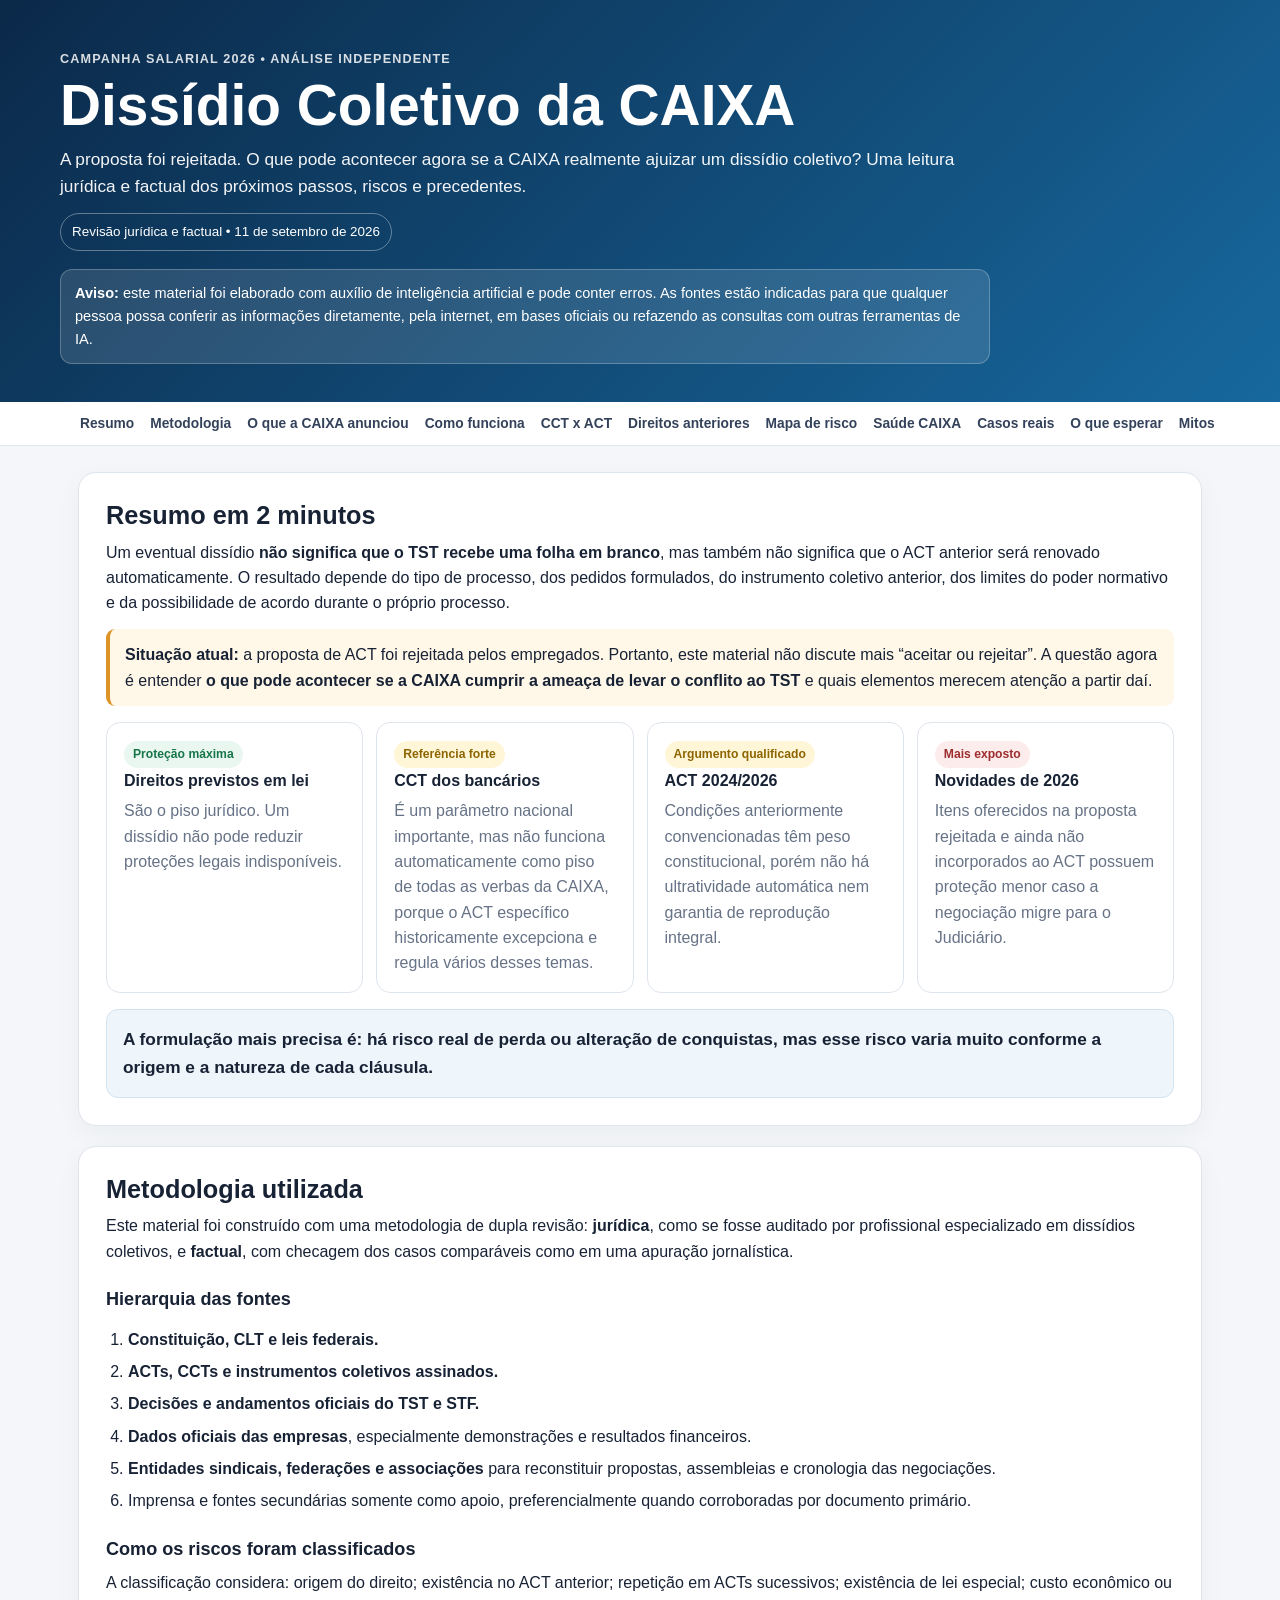
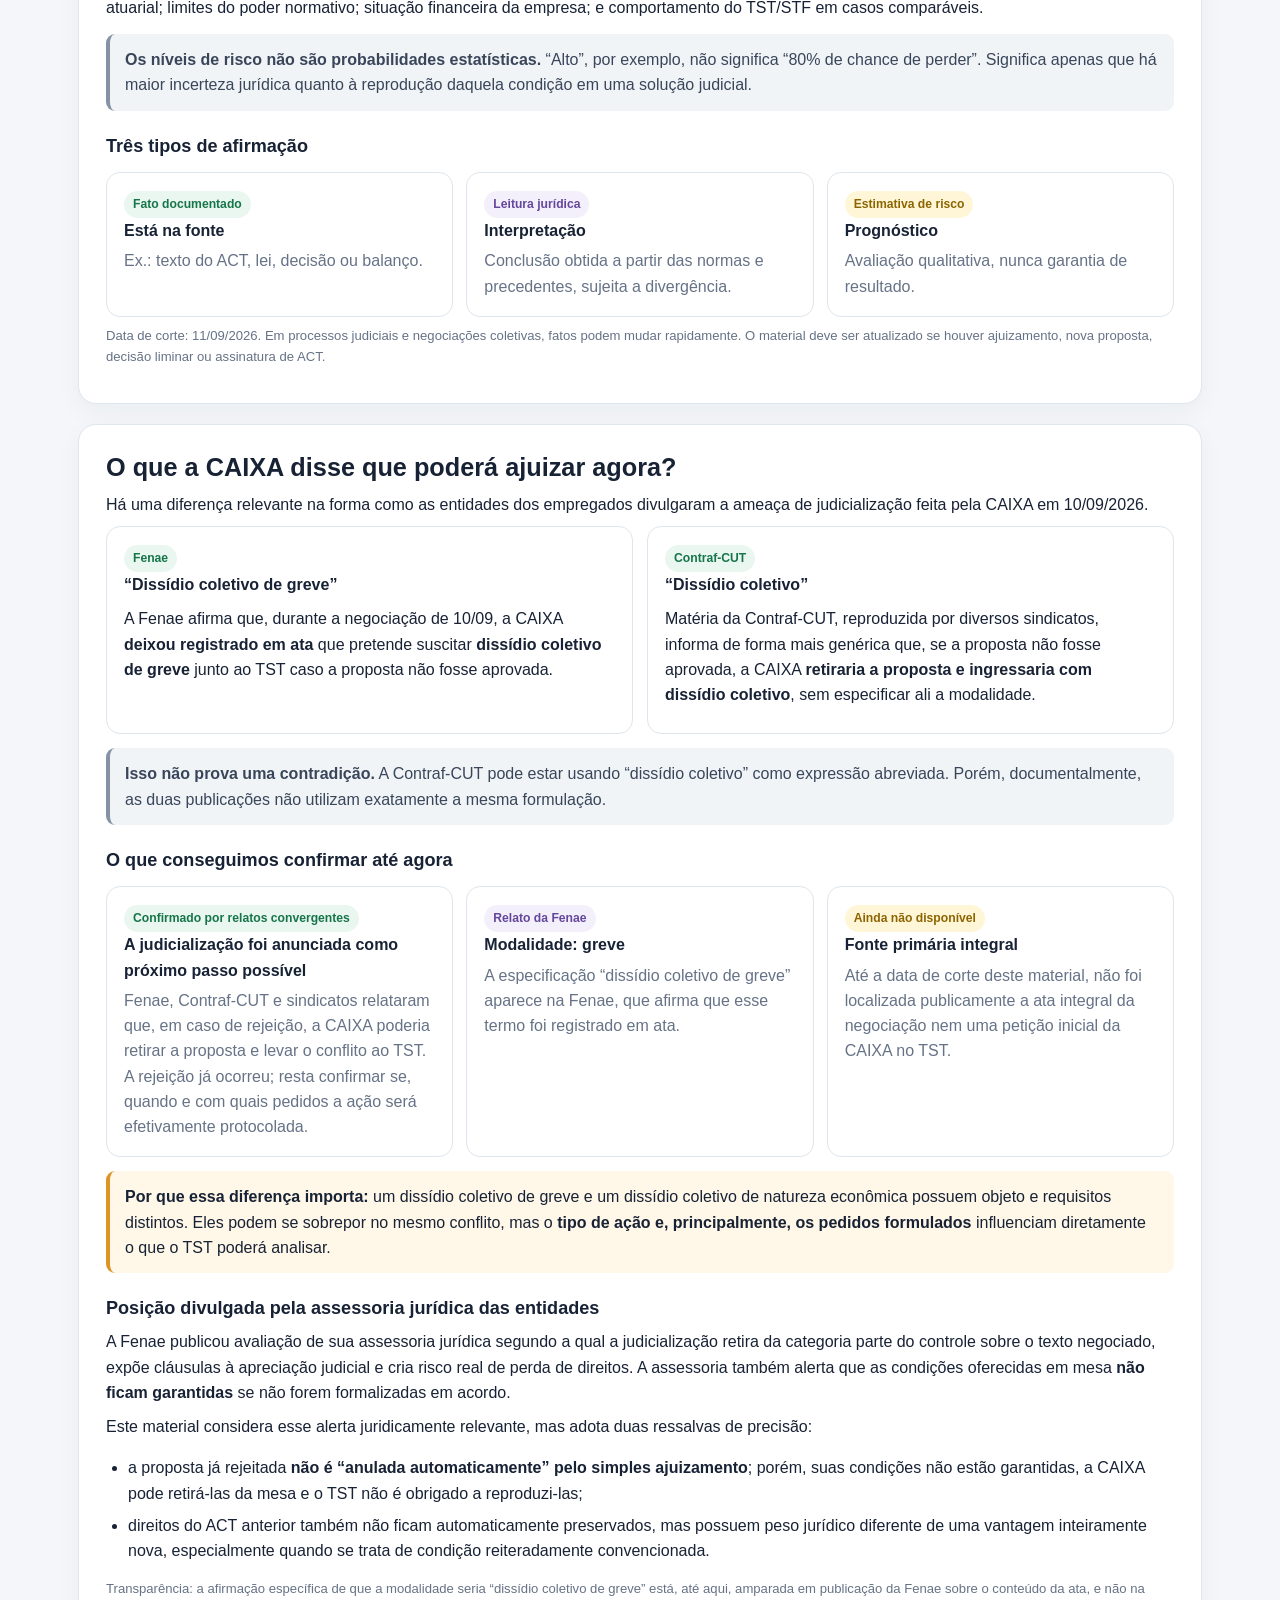
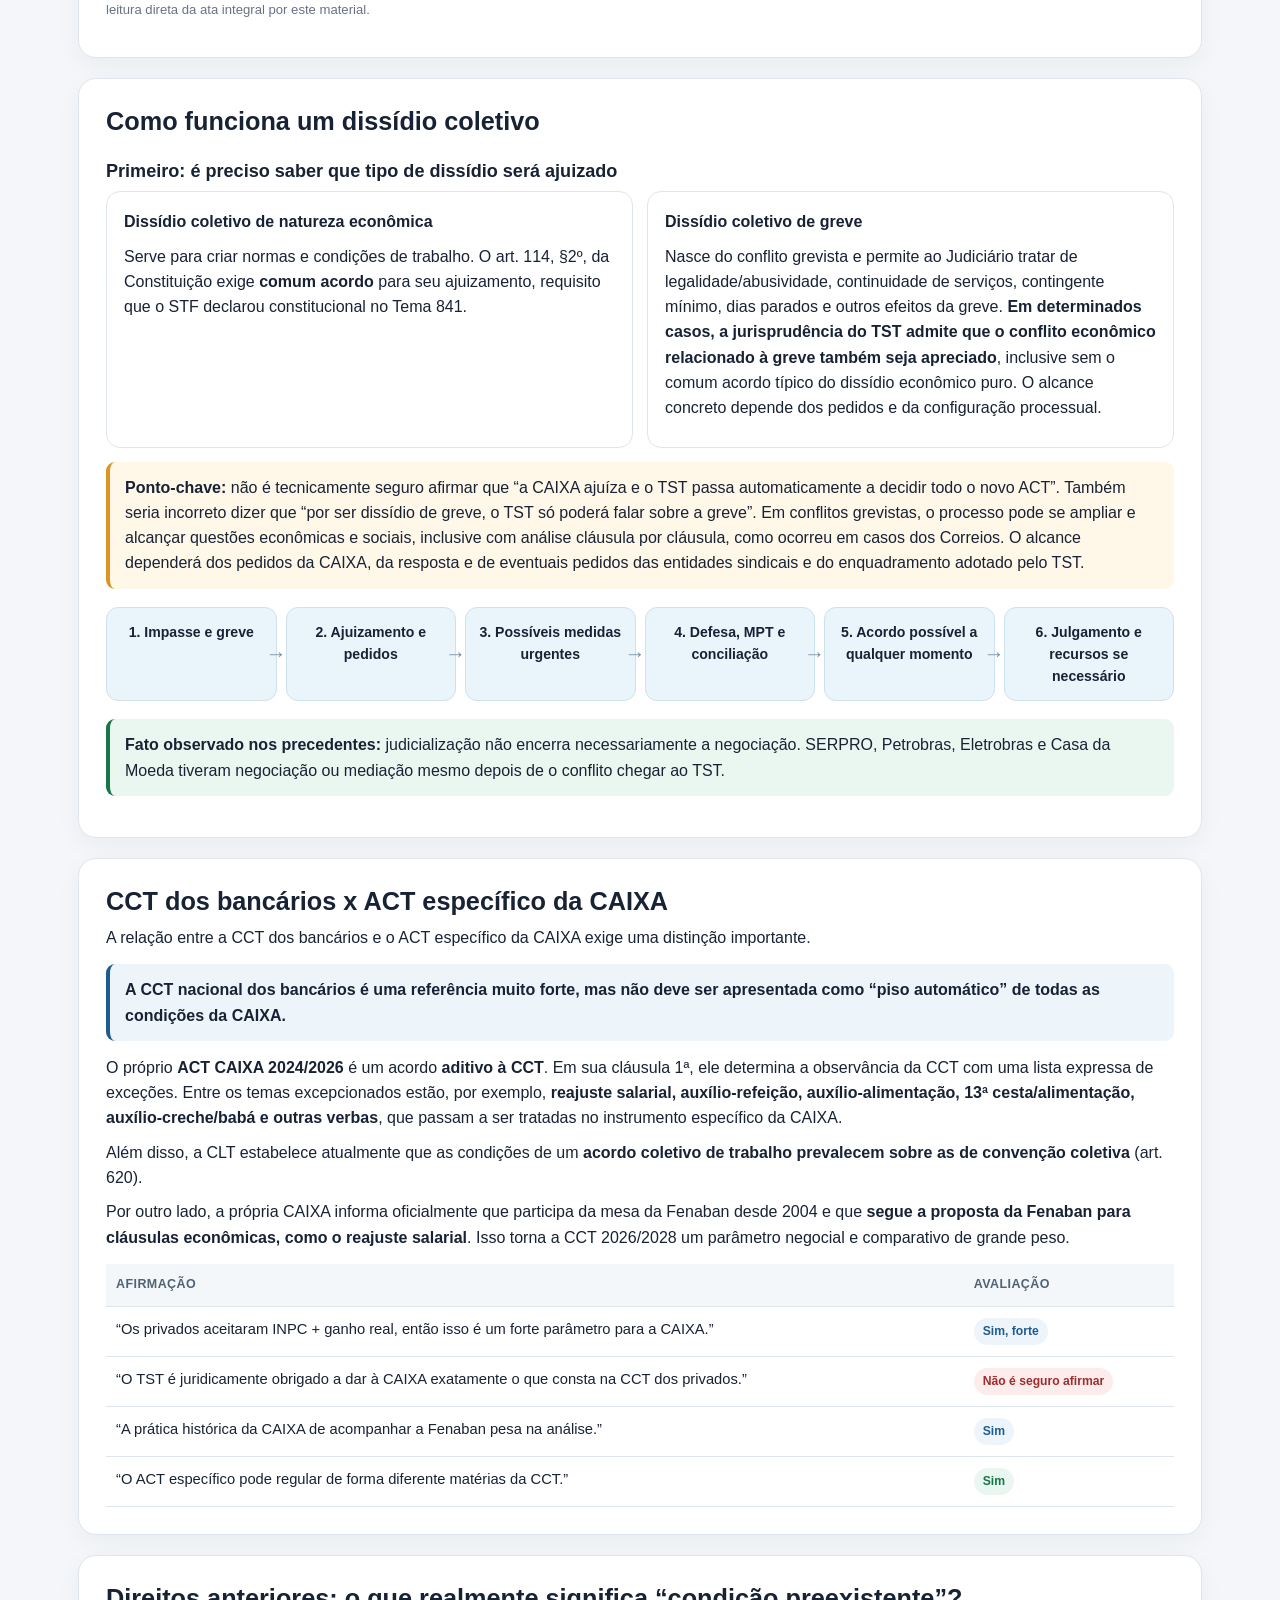
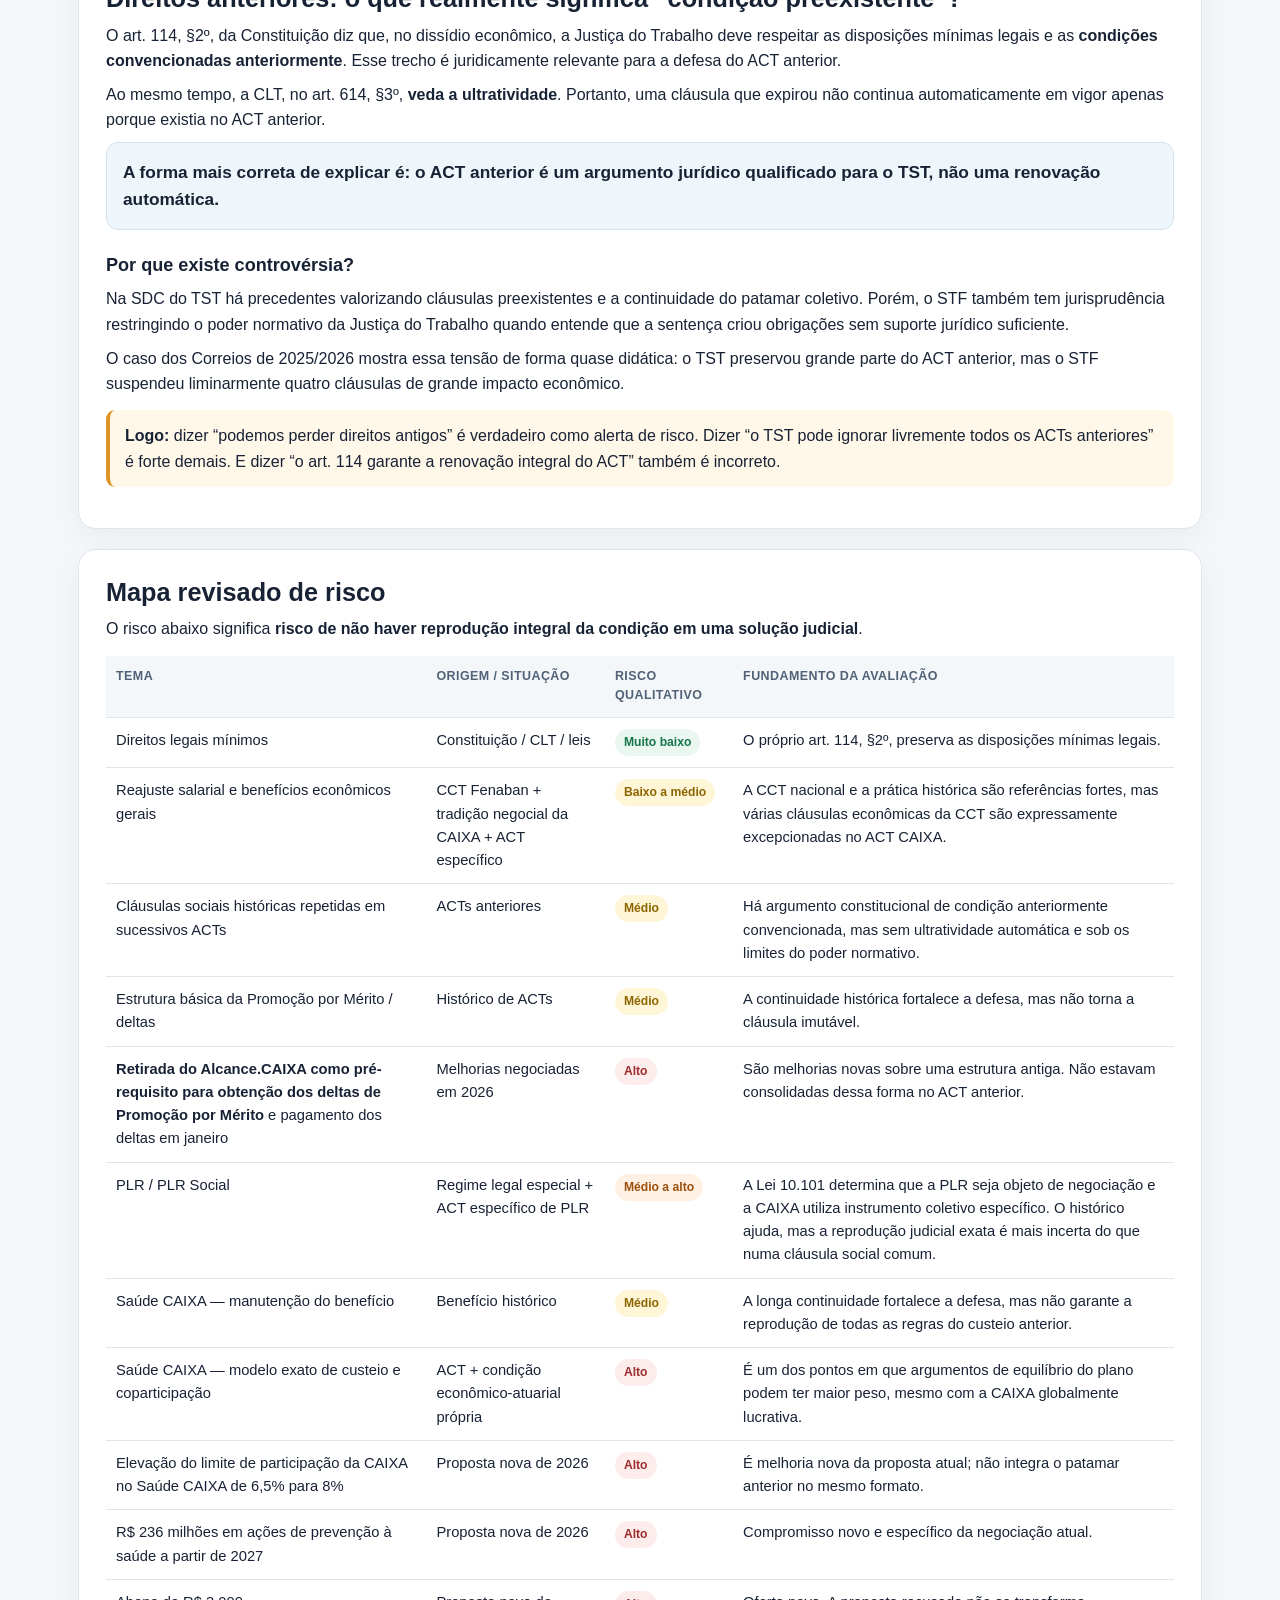
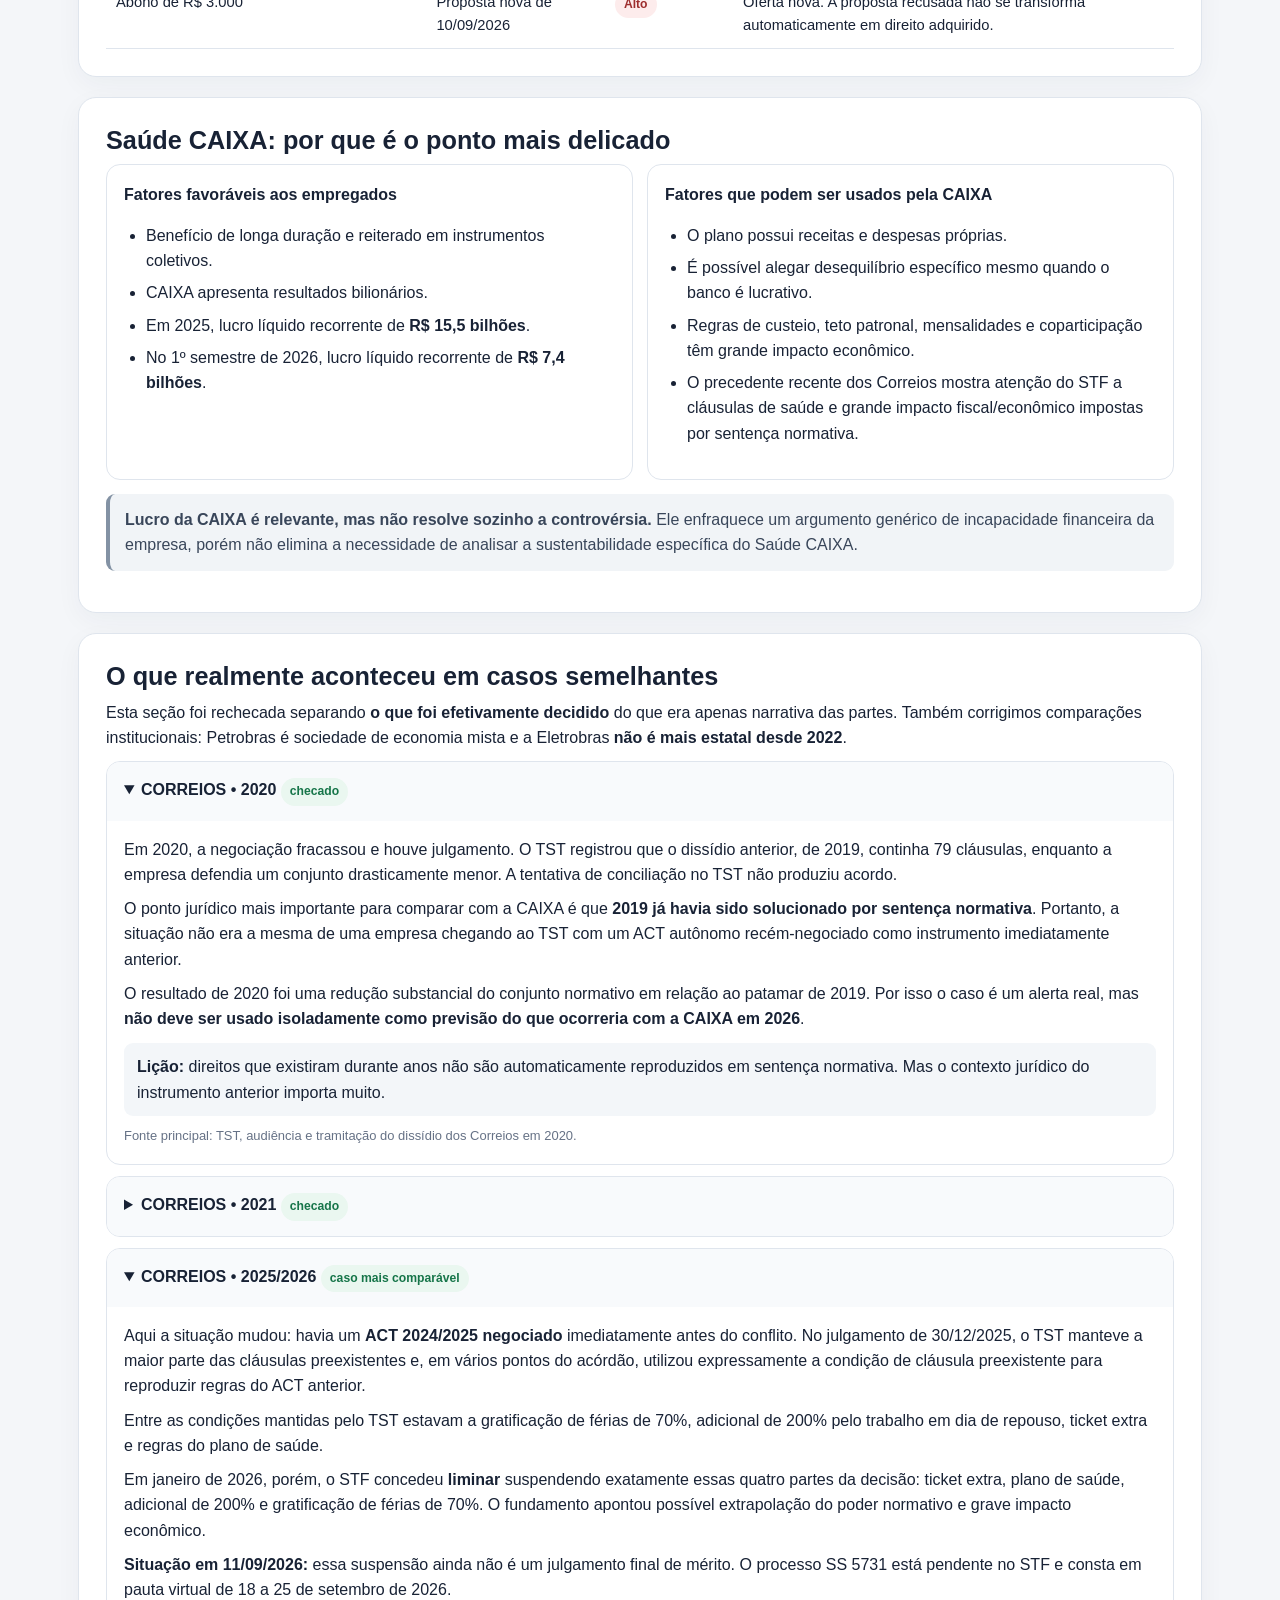
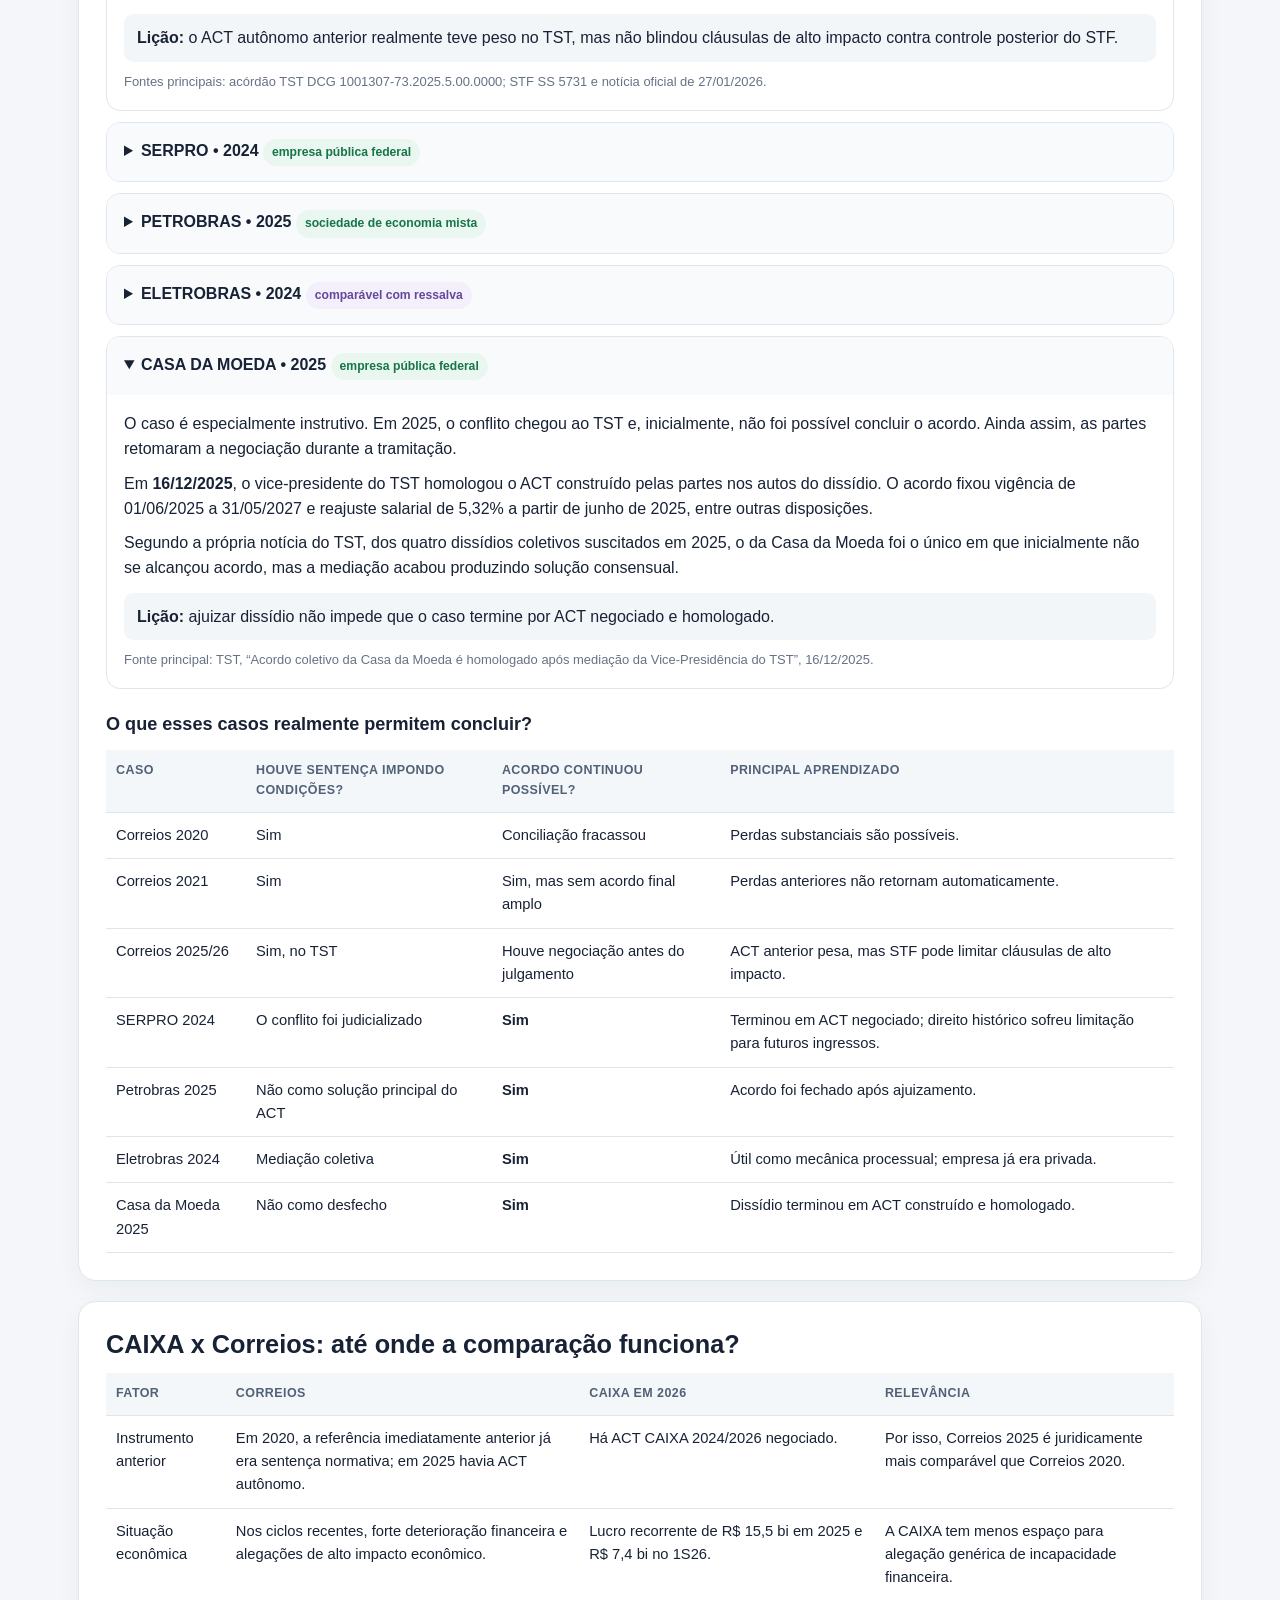
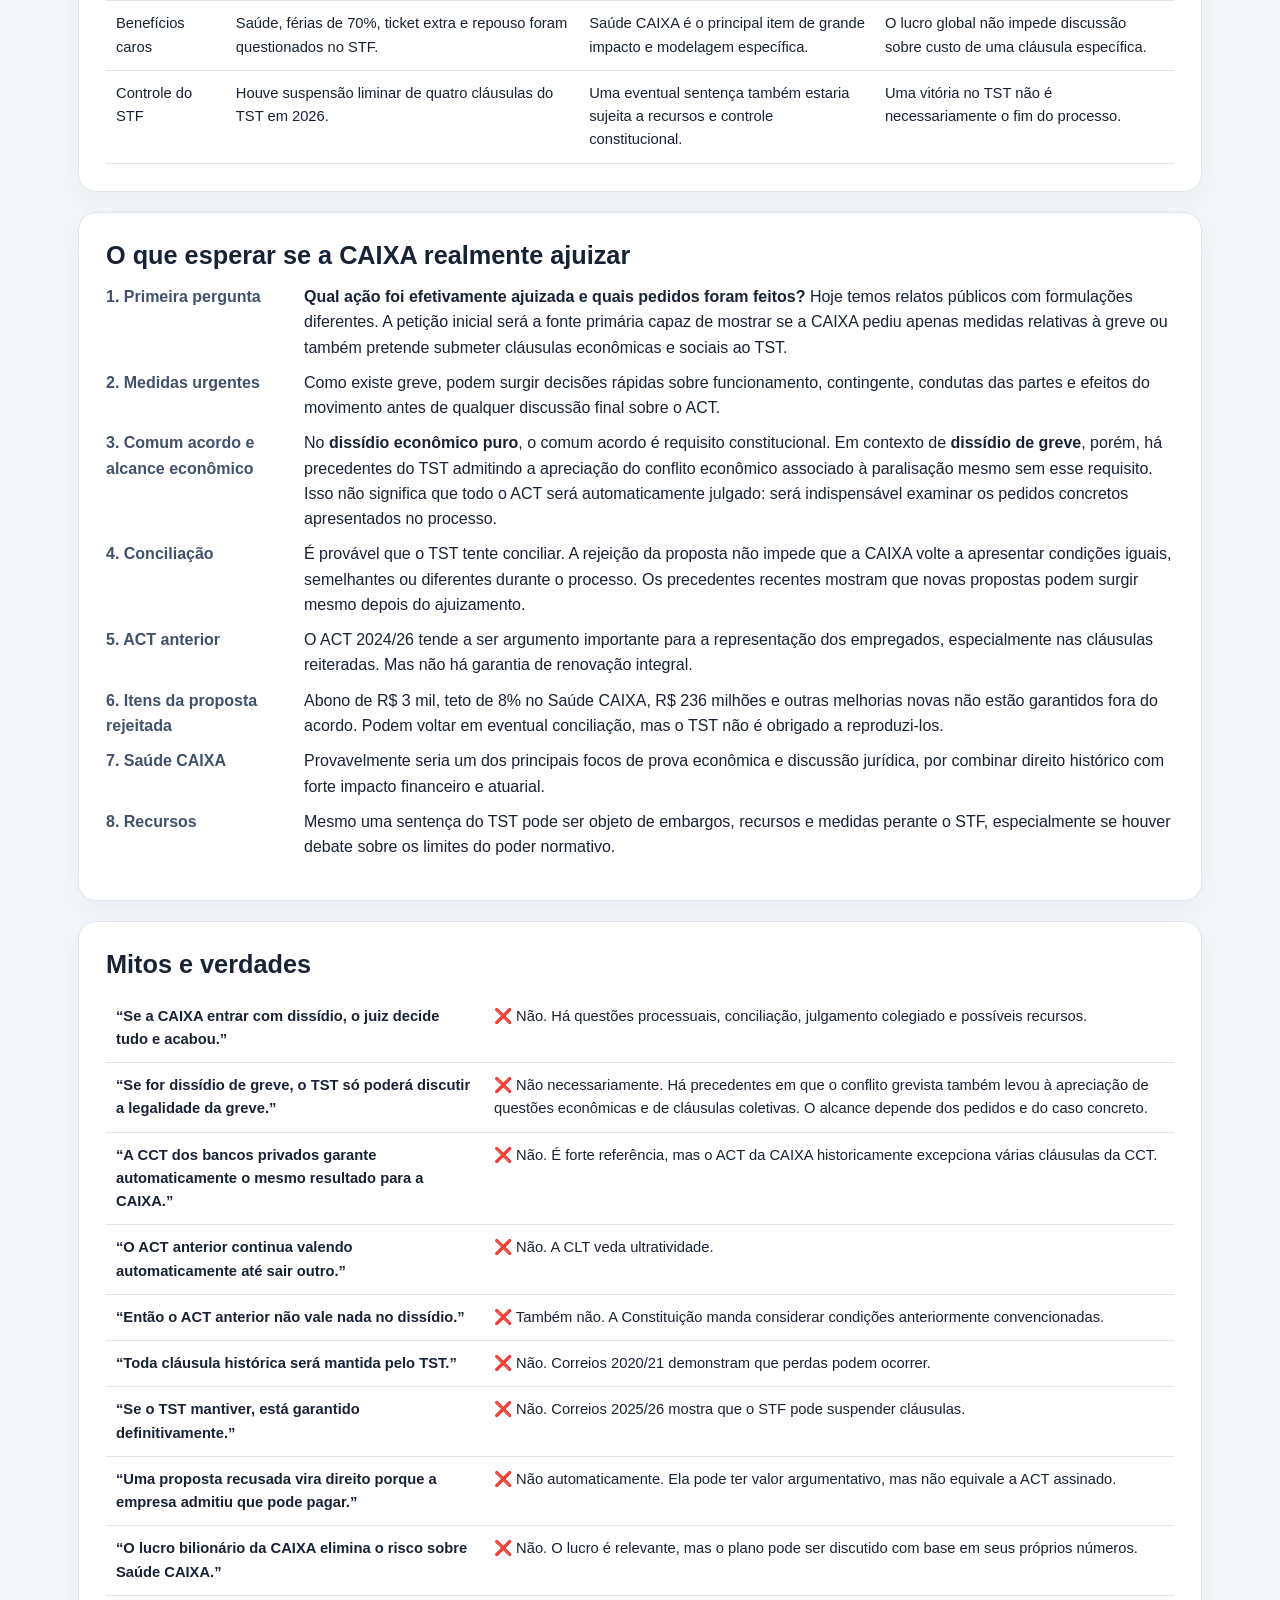
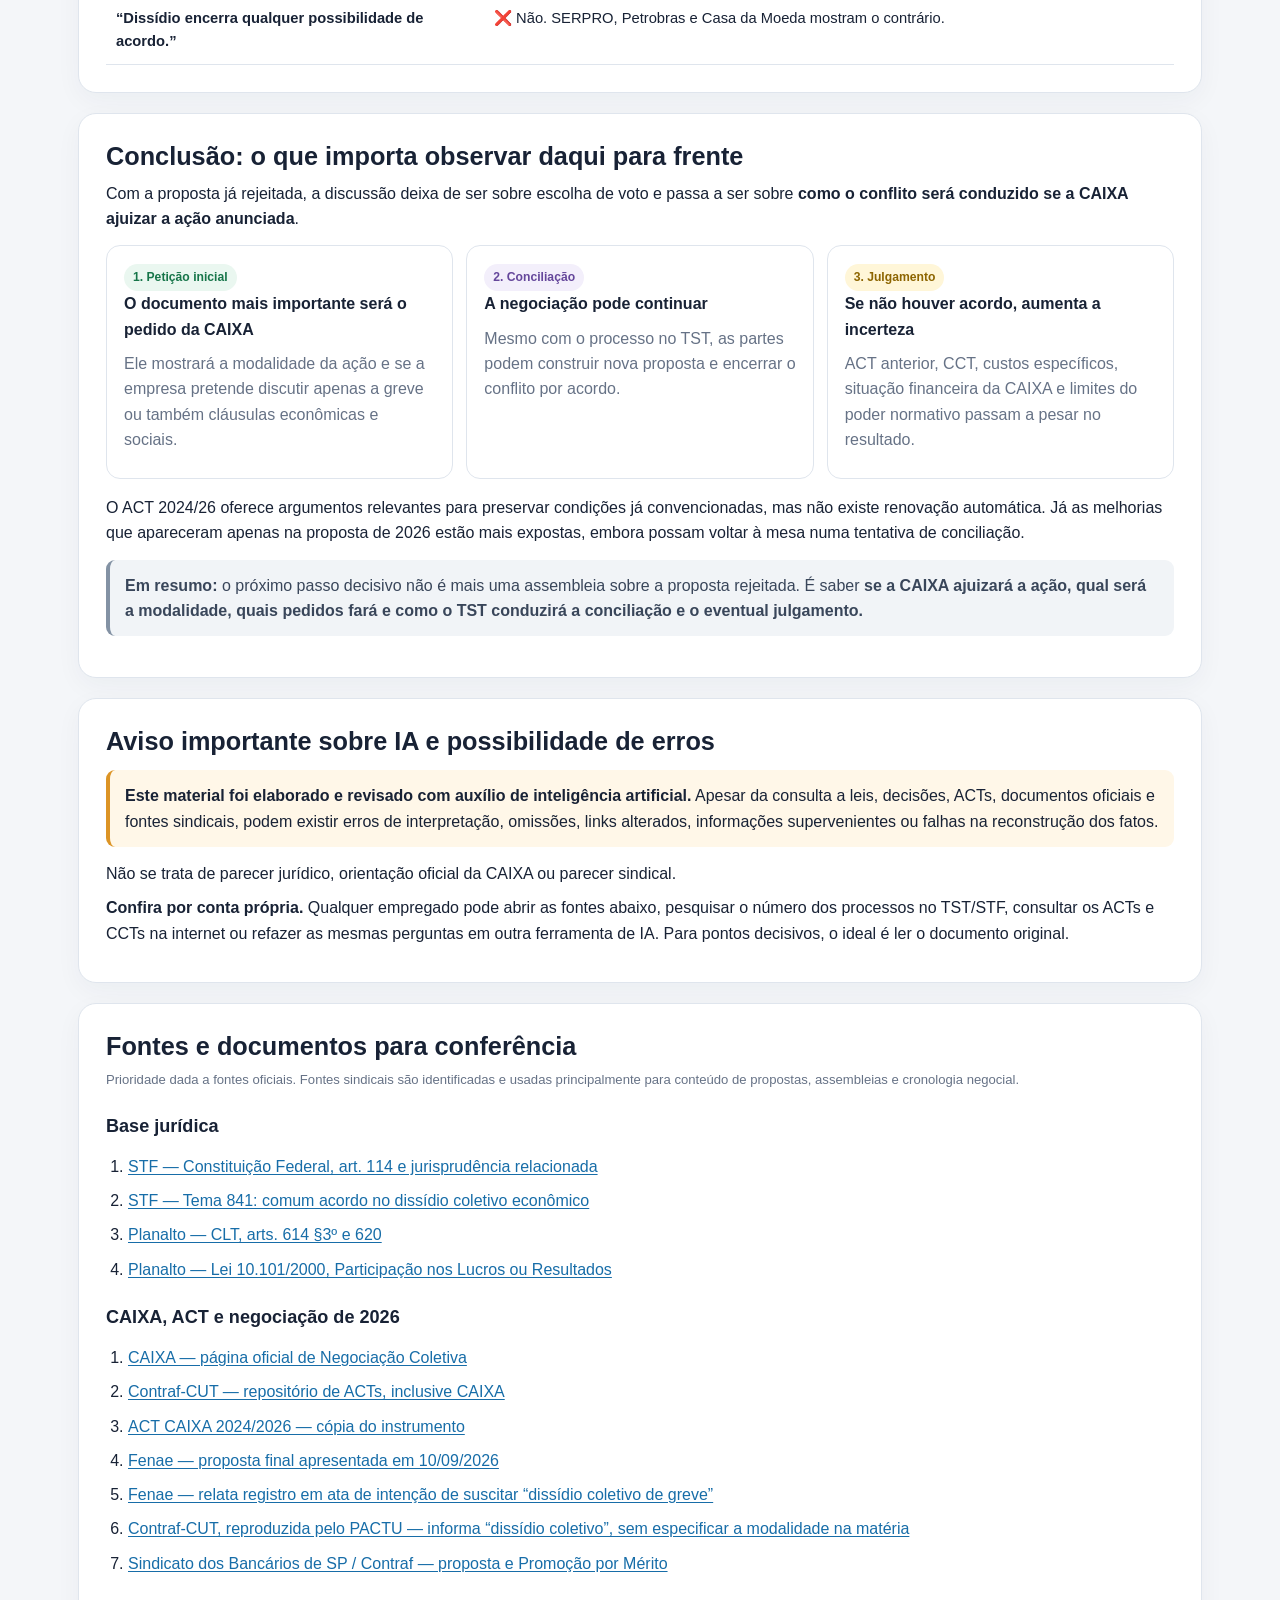
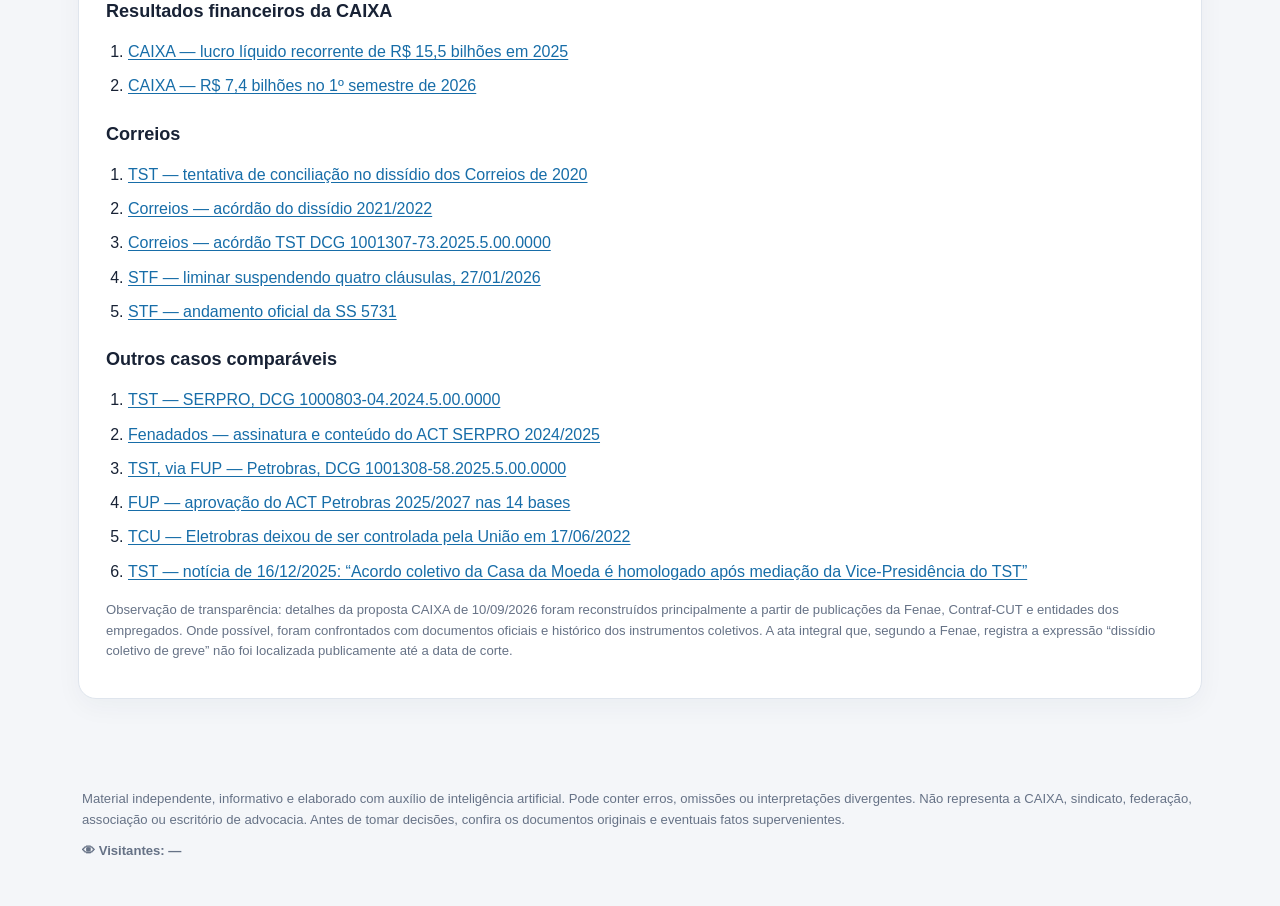
==== commit c6c2a422: "Registra visitas e mostra total de visitantes" ====
--- a/index.html
+++ b/index.html
@@ -10,6 +10,48 @@
 <body>
   <div id="app" style="font-family:Arial,sans-serif;padding:24px">Carregando…</div>
   <script>
+    function getVisitorId() {
+      const key = 'bancariodaia_visitor_id';
+      let id = localStorage.getItem(key);
+      if (!id) {
+        id = (window.crypto && window.crypto.randomUUID)
+          ? window.crypto.randomUUID().replaceAll('-', '')
+          : `${Date.now()}_${Math.random().toString(36).slice(2)}`;
+        localStorage.setItem(key, id);
+      }
+      return id;
+    }
+
+    async function trackVisit() {
+      try {
+        await fetch('/api/visit', {
+          method: 'POST',
+          headers: { 'Content-Type': 'application/json' },
+          keepalive: true,
+          body: JSON.stringify({
+            visitor_id: getVisitorId(),
+            path: location.pathname,
+            referrer: document.referrer || null
+          })
+        });
+      } catch (error) {
+        console.debug('Contador de visitas indisponível:', error);
+      }
+    }
+
+    async function loadVisitorCount() {
+      const target = document.getElementById('visitor-count');
+      if (!target) return;
+      try {
+        const response = await fetch('/api/stats', { cache: 'no-store' });
+        if (!response.ok) throw new Error(`HTTP ${response.status}`);
+        const data = await response.json();
+        target.textContent = new Intl.NumberFormat('pt-BR').format(data.visitors || 0);
+      } catch (error) {
+        target.textContent = '—';
+      }
+    }
+
     (async () => {
       const files = [
         '/part1.html','/part2.html','/part3.html','/part4.html',
@@ -21,6 +63,8 @@
         return response.text();
       }));
       document.getElementById('app').outerHTML = parts.join('');
+      await trackVisit();
+      await loadVisitorCount();
     })().catch((error) => {
       document.getElementById('app').innerHTML = '<strong>Erro ao carregar o conteúdo.</strong><br>' + error.message;
     });
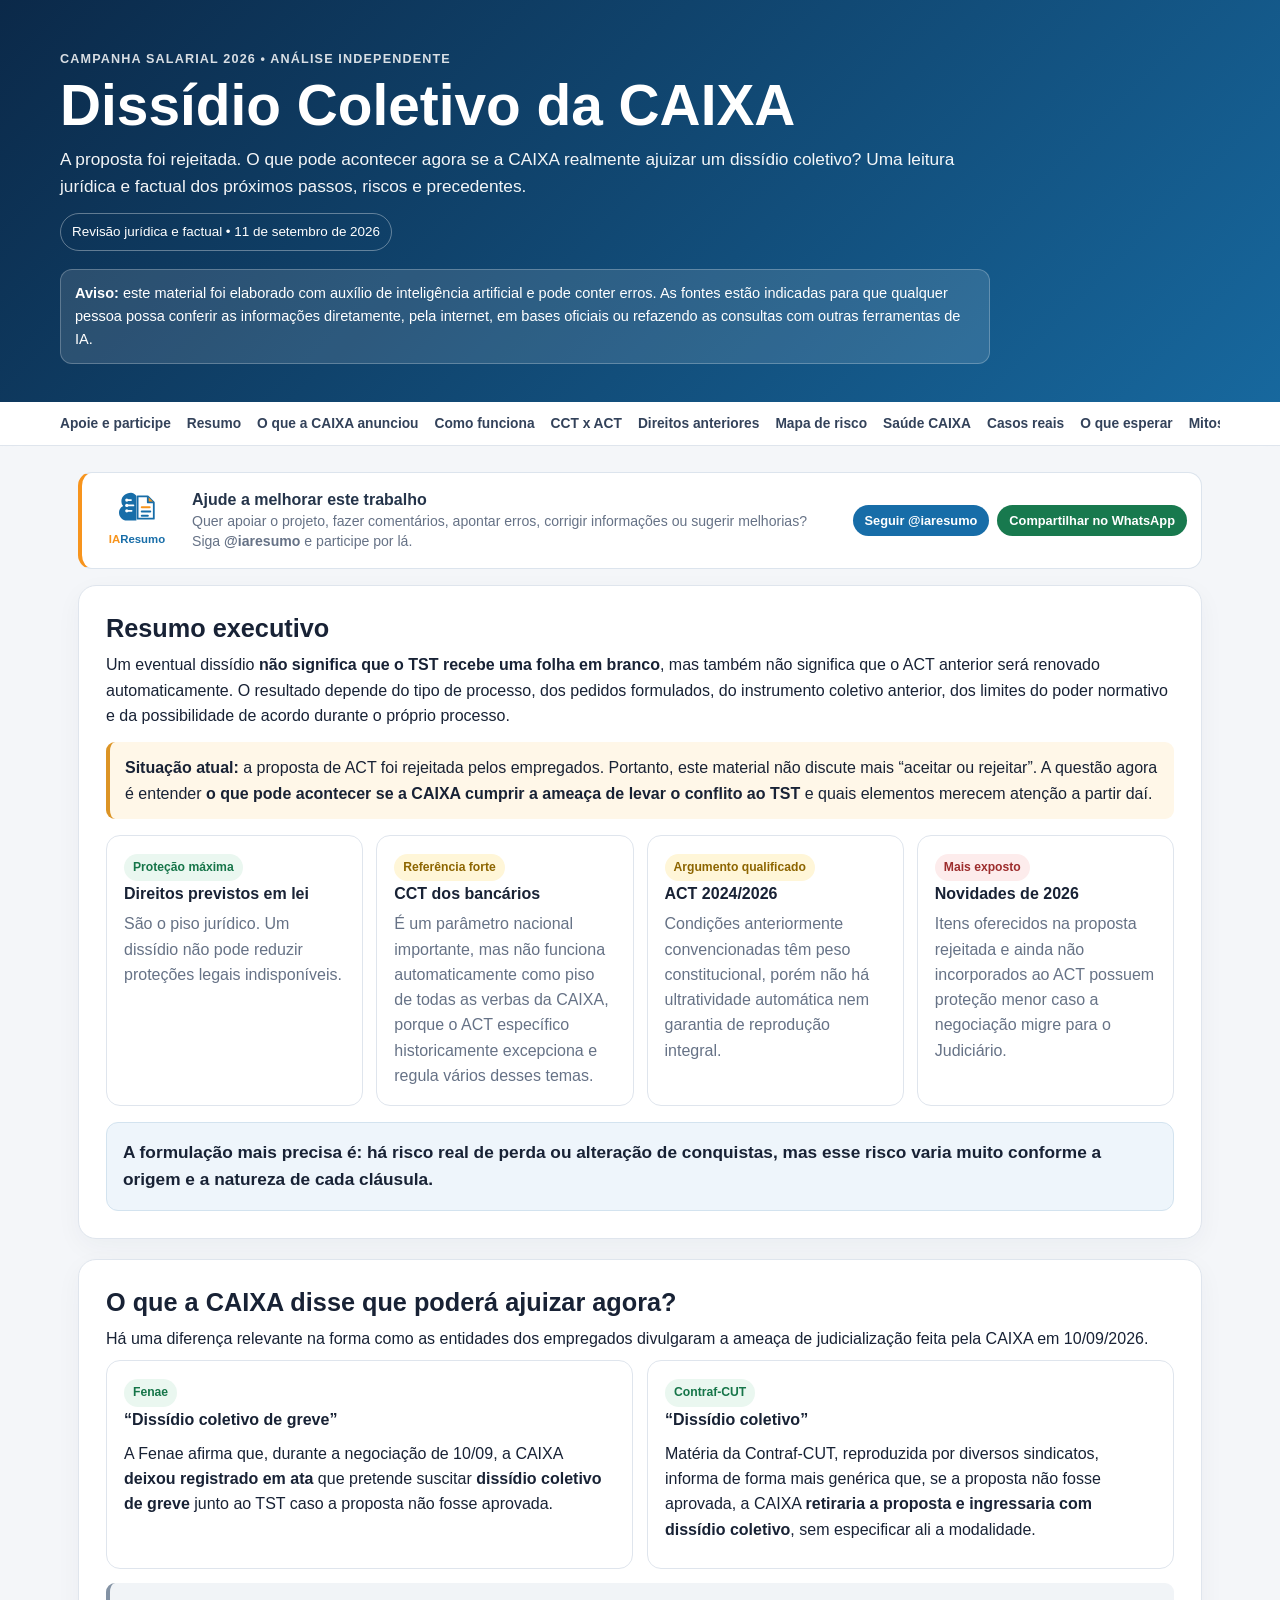
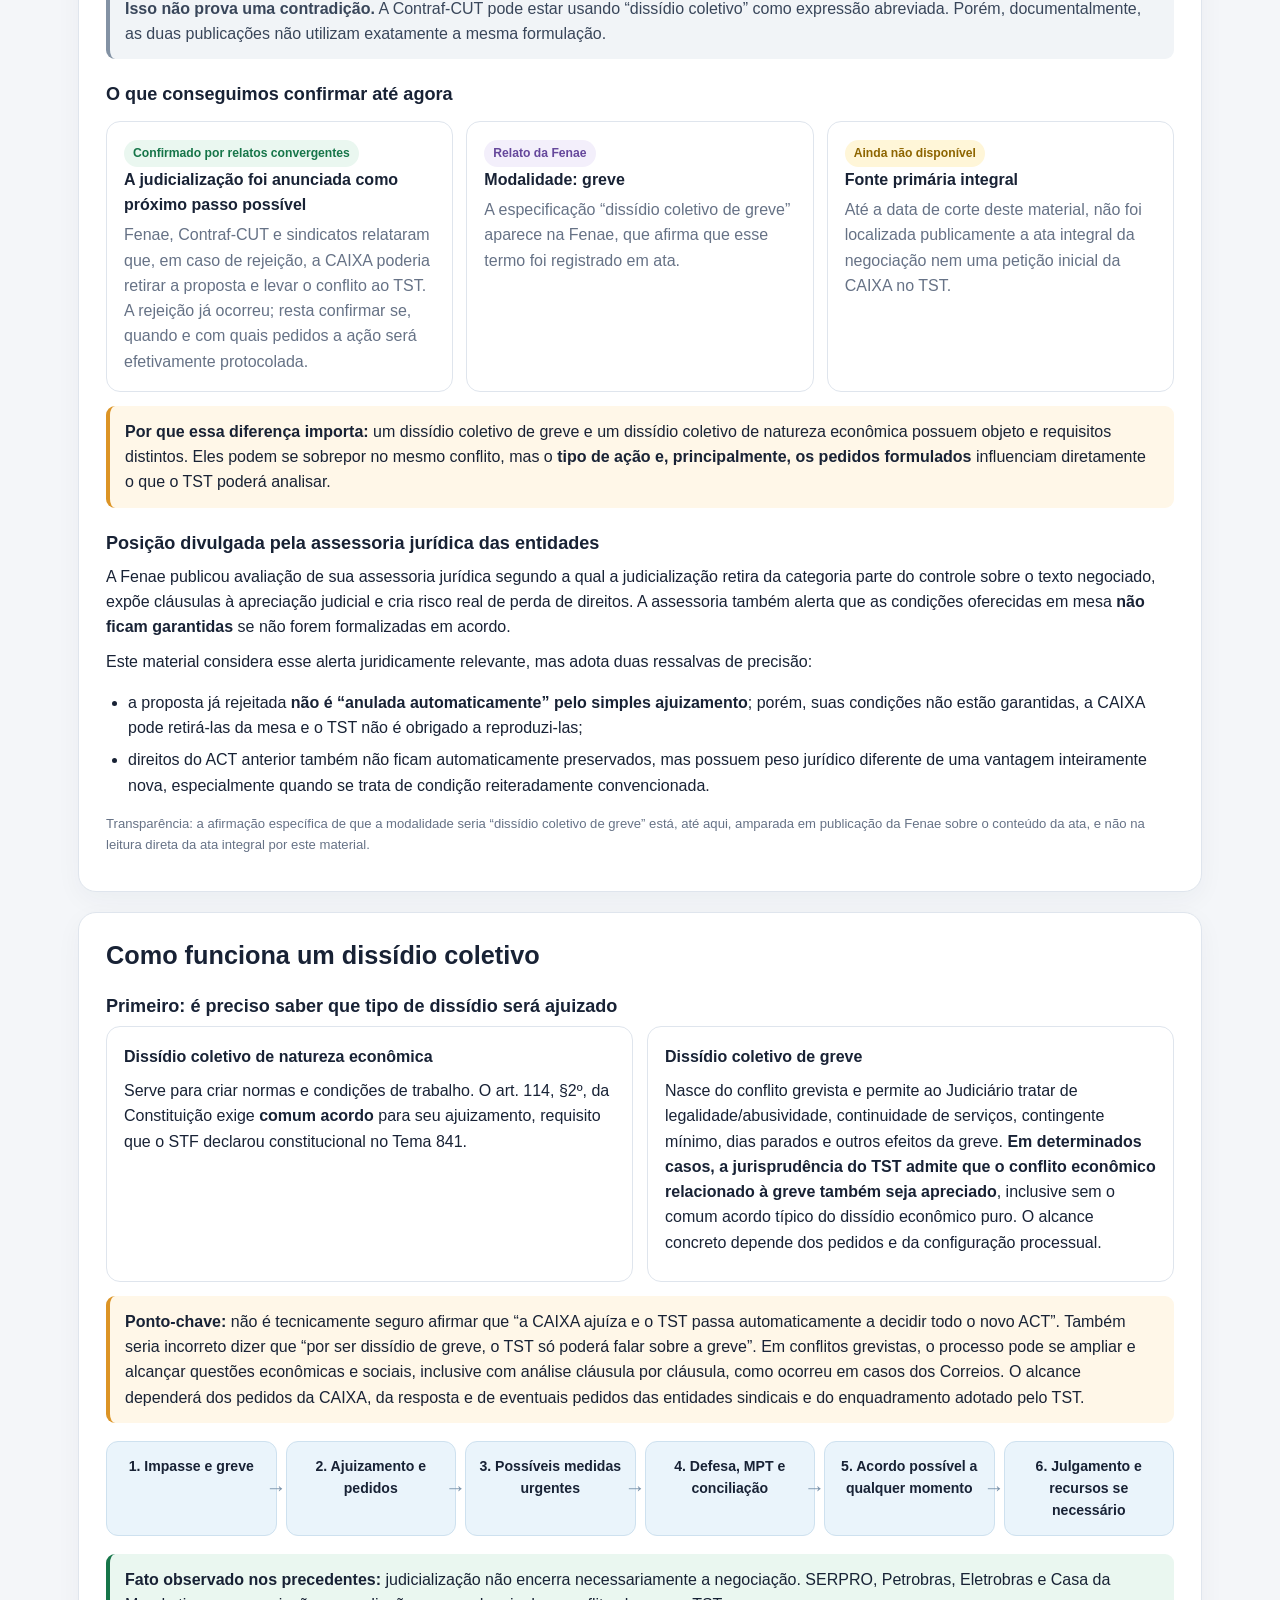
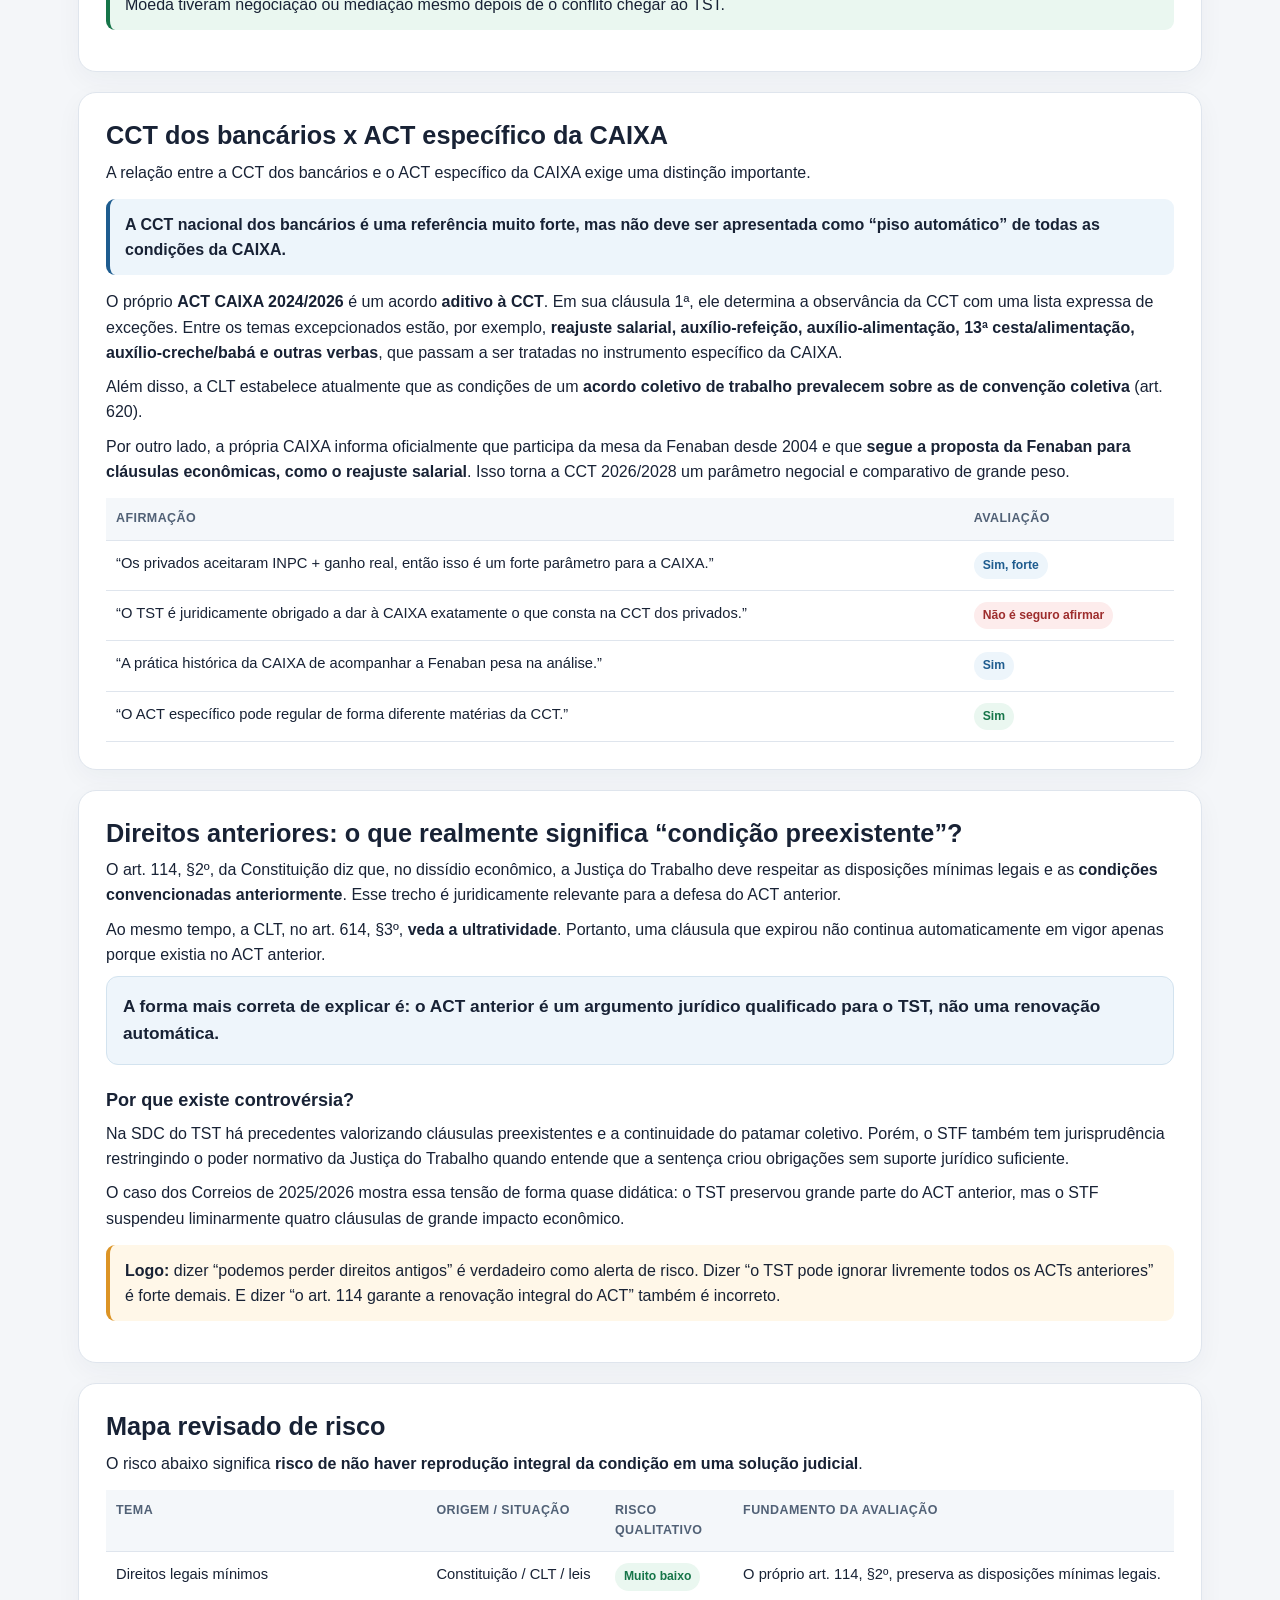
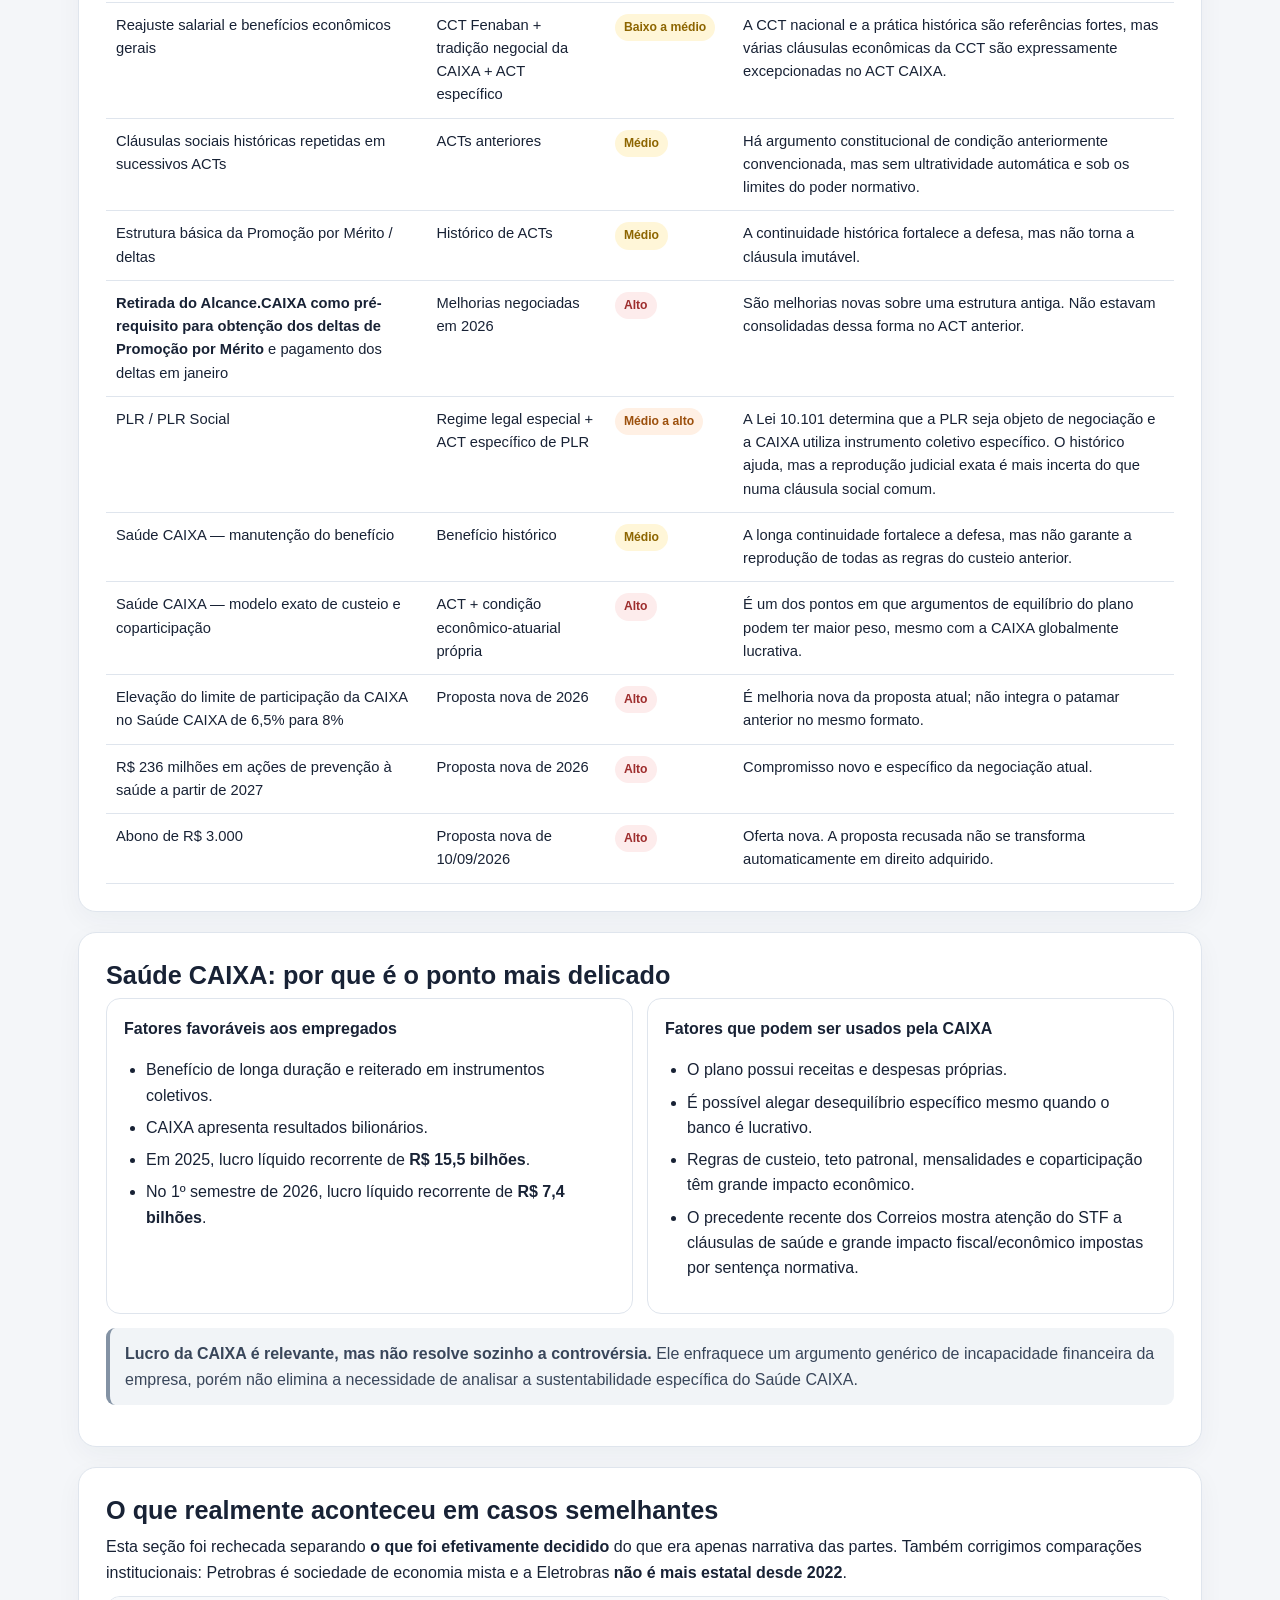
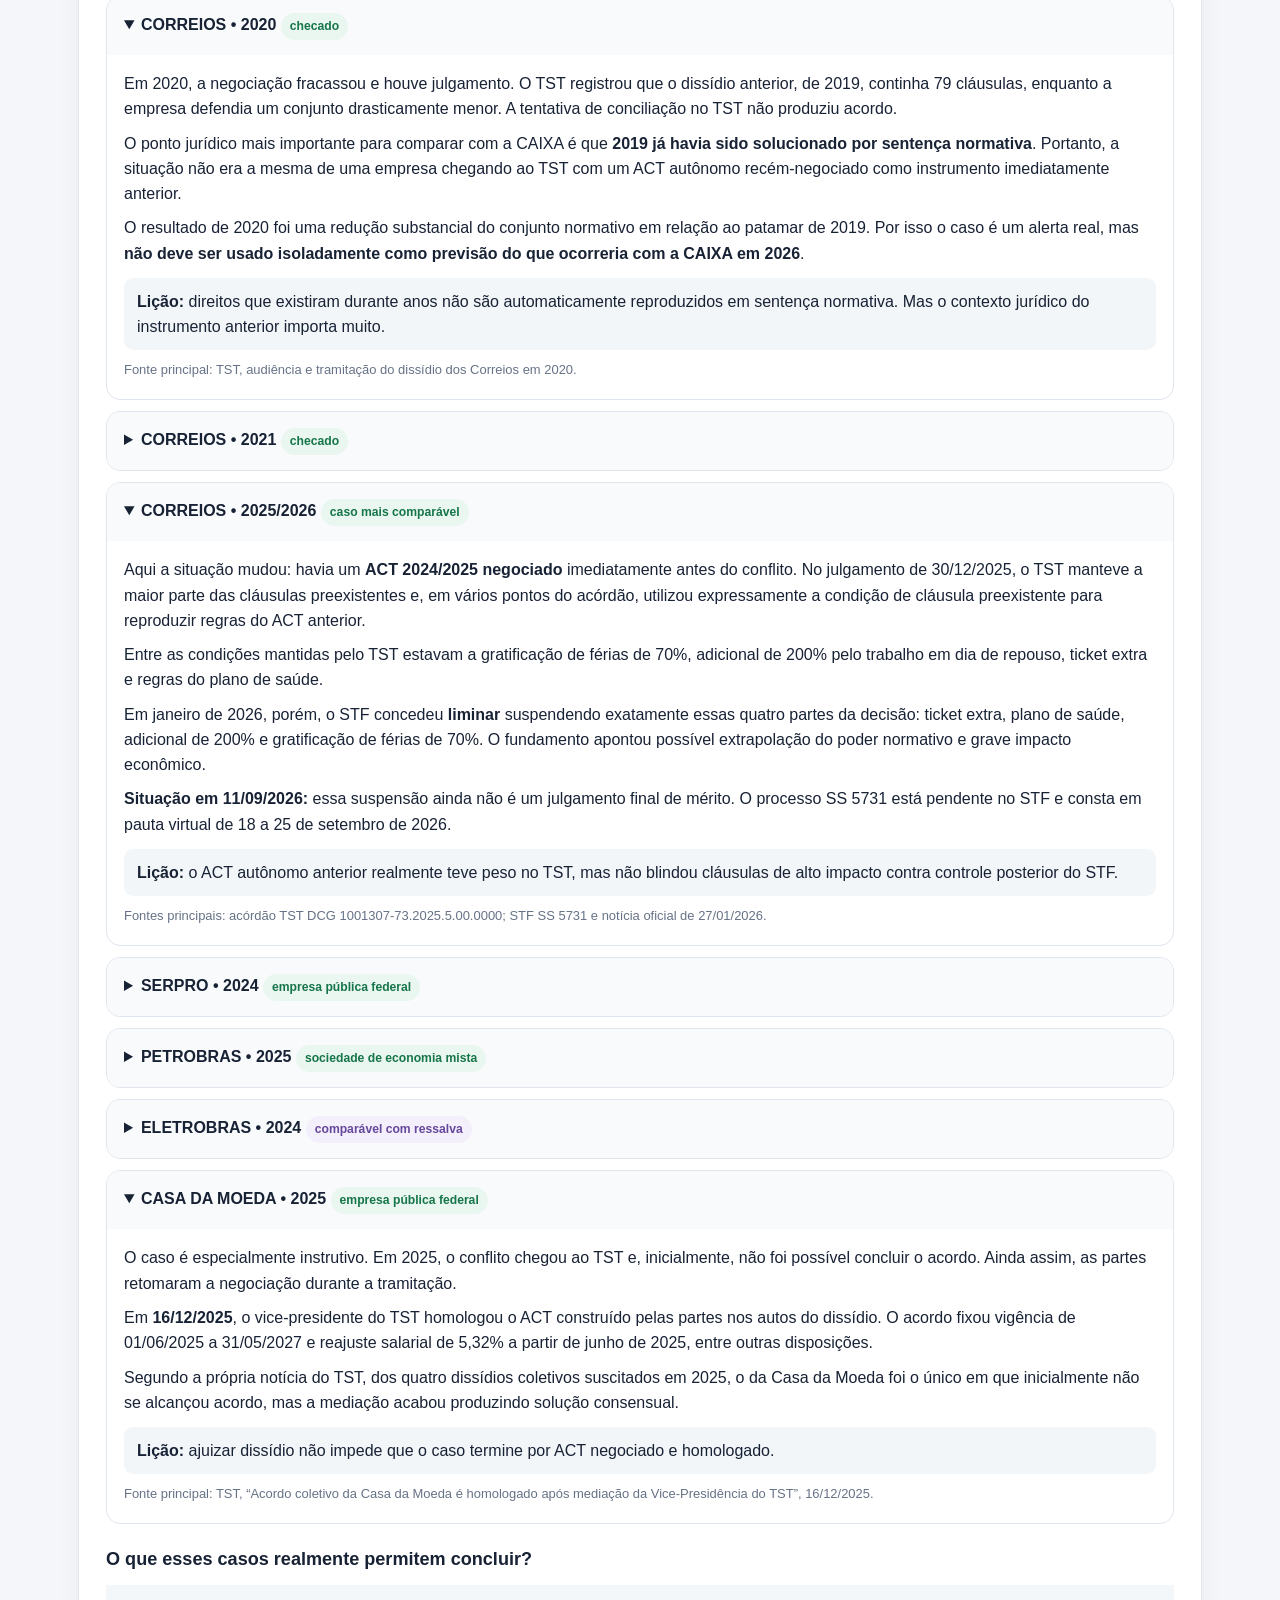
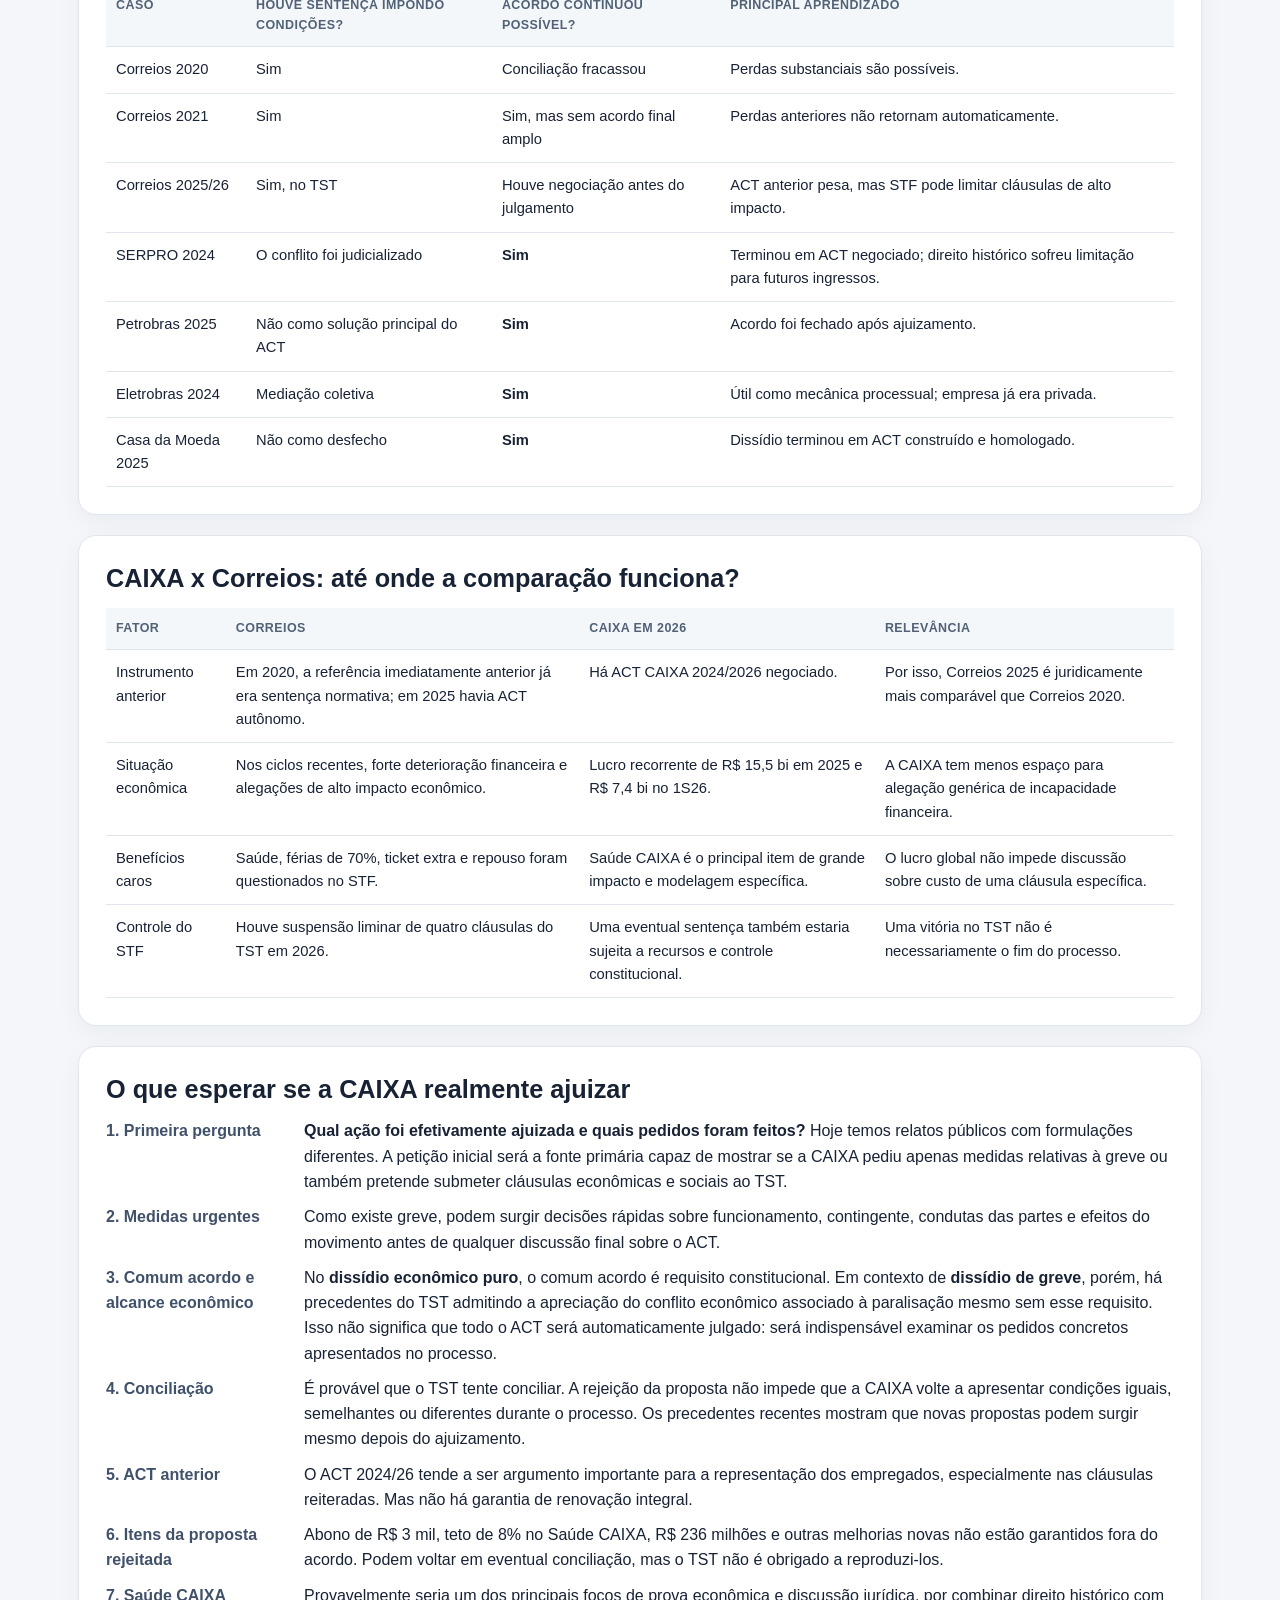
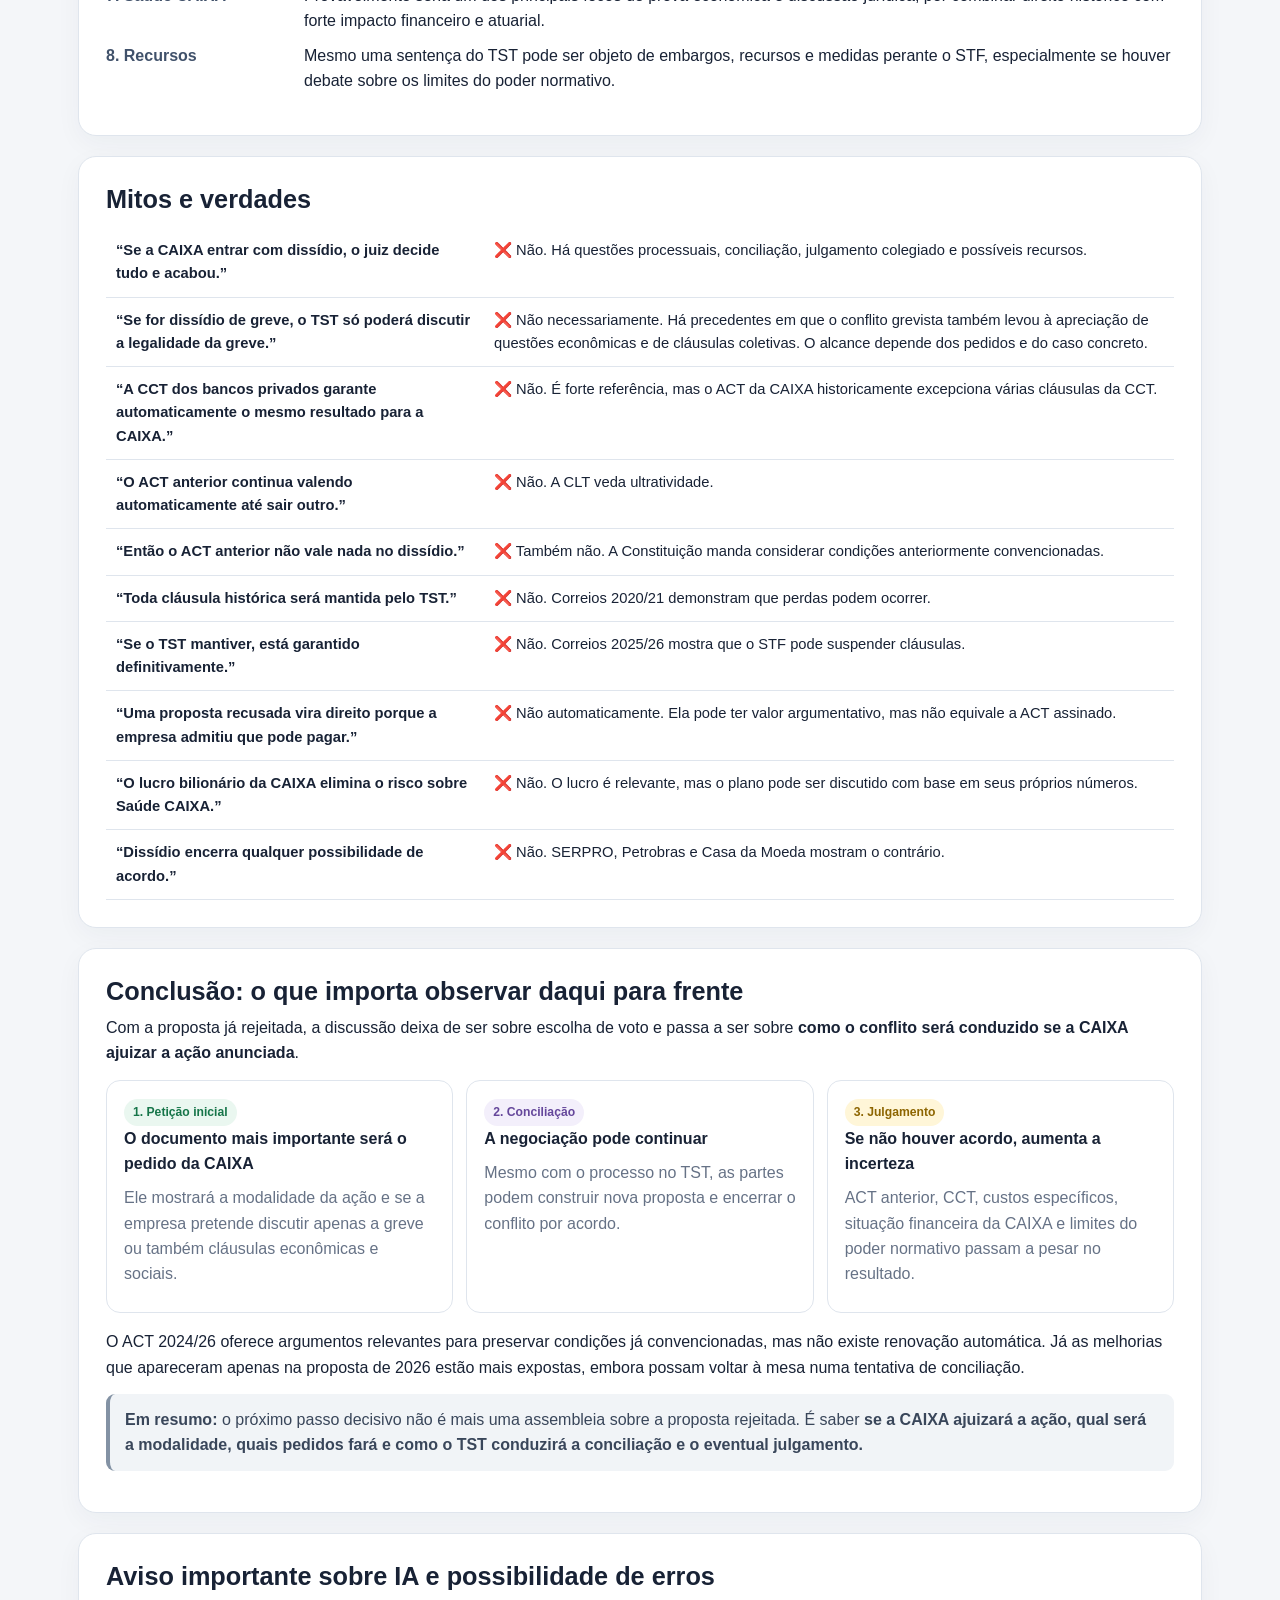
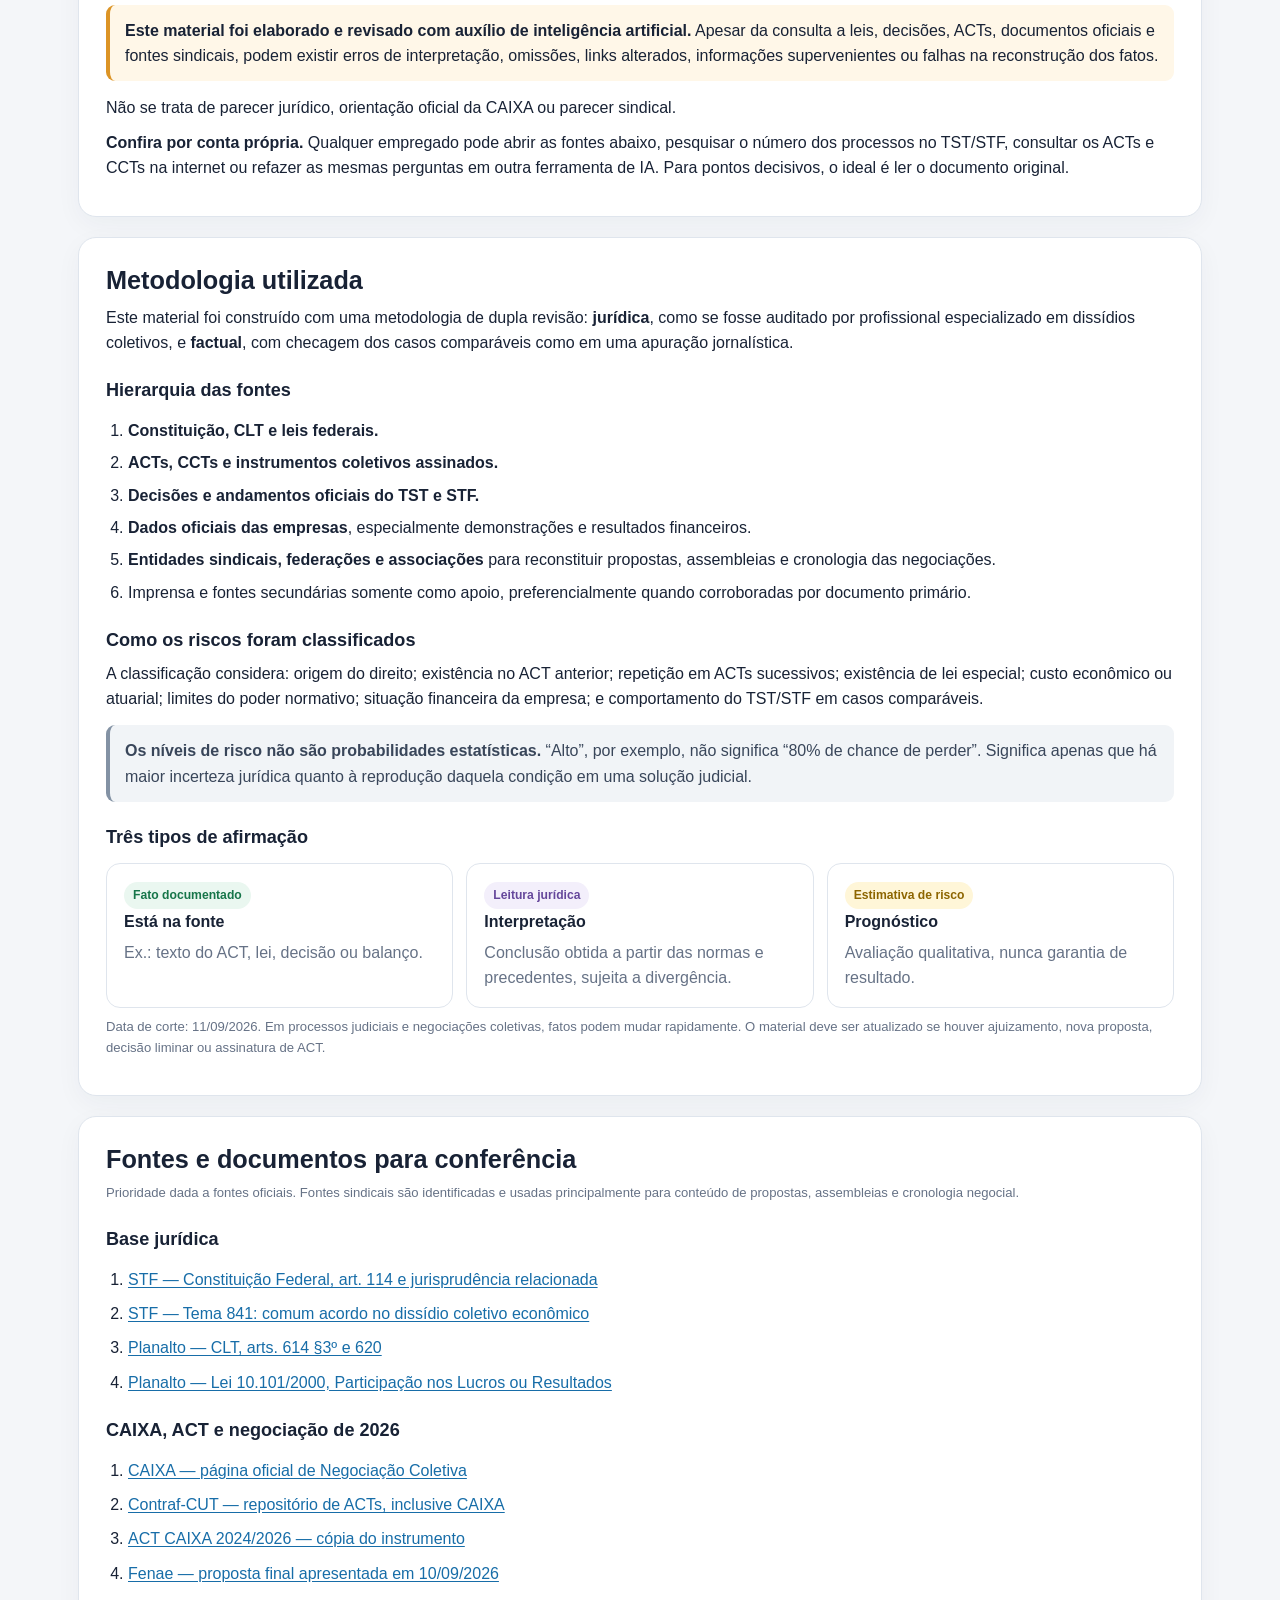
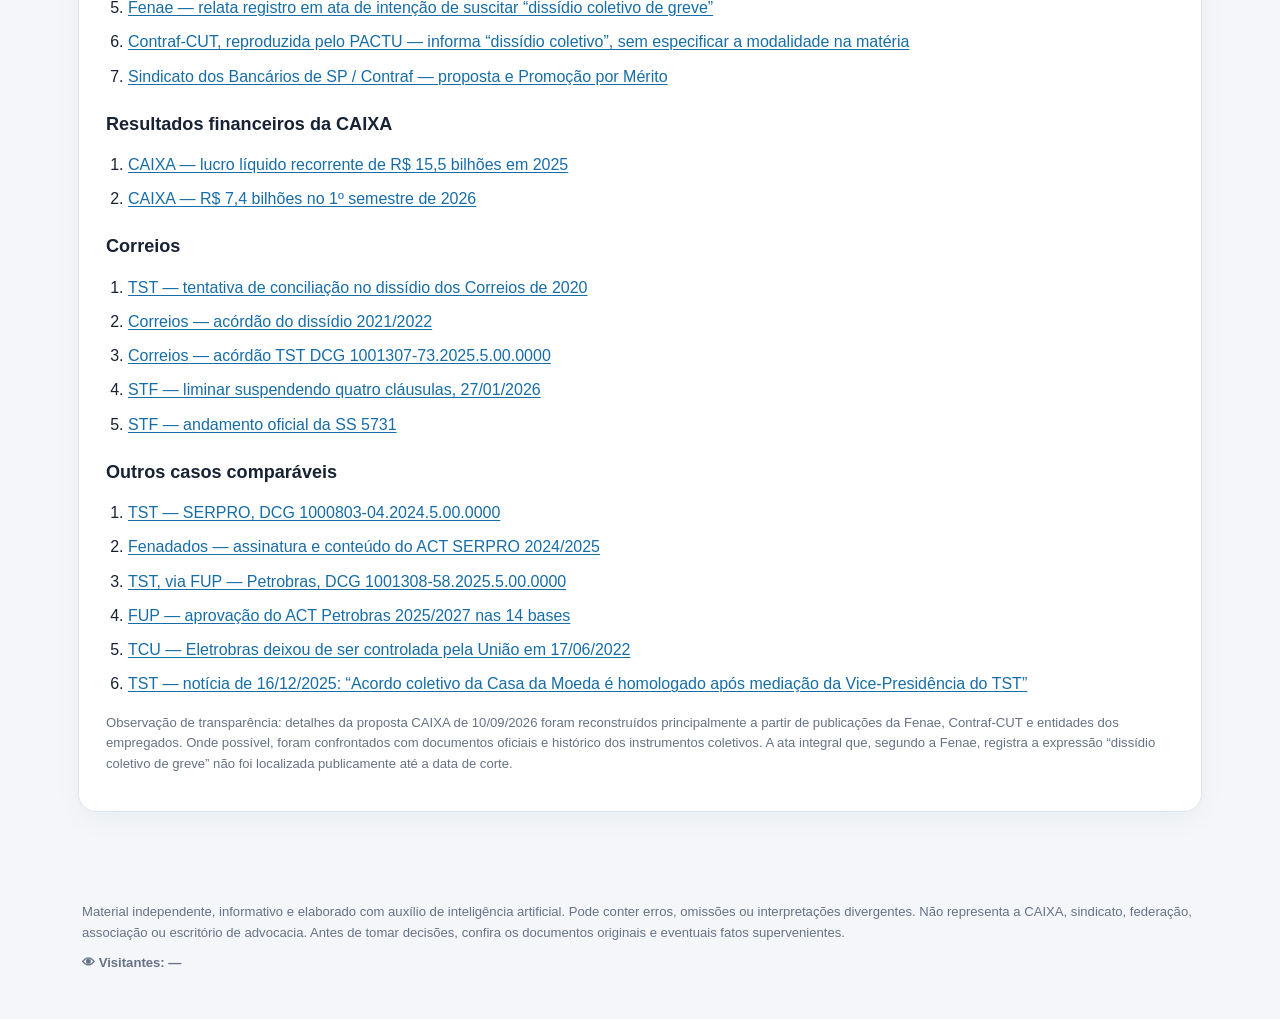
==== commit e9a1033d: "Load mobile-first stylesheet" ====
--- a/index.html
+++ b/index.html
@@ -6,6 +6,7 @@
   <meta name="description" content="Guia independente e informativo sobre eventual dissídio coletivo da CAIXA em 2026.">
   <title>Dissídio Coletivo CAIXA 2026</title>
   <link rel="stylesheet" href="/styles.css">
+  <link rel="stylesheet" href="/mobile.css">
 </head>
 <body>
   <div id="app" style="font-family:Arial,sans-serif;padding:24px">Carregando…</div>
--- a/styles.css
+++ b/styles.css
@@ -69,6 +69,17 @@
 .audit .label{font-weight:800;color:#40516a}
 hr{border:0;border-top:1px solid var(--line);margin:24px 0}
 footer{max-width:1160px;margin:auto;padding:0 22px 45px;color:#667286;font-size:.82rem}
-@media(max-width:920px){.grid,.grid3{grid-template-columns:1fr 1fr}.flow{grid-template-columns:1fr 1fr}.step:after{display:none}.columns{grid-template-columns:1fr}.audit{grid-template-columns:1fr;gap:2px}}
-@media(max-width:600px){.grid,.grid3,.flow{grid-template-columns:1fr}section{padding:20px}header{padding-top:36px}table{font-size:.84rem}.risk{white-space:normal}}
-@media print{nav{display:none}body{background:#fff}section{box-shadow:none;break-inside:avoid}.case{break-inside:avoid}.topwarn{border-color:#aaa;color:#fff}}
+.support-cta{display:grid;grid-template-columns:82px minmax(0,1fr) auto;gap:14px;align-items:center;padding:12px 14px;margin-bottom:16px;border:1px solid #dce4ed;border-left:4px solid #f7941d;border-radius:14px;background:#fff;box-shadow:none}
+.support-brand{display:flex;align-items:center;justify-content:center}
+.support-logo{display:block;width:72px;height:auto}
+.support-copy{min-width:0}
+.support-title{display:block;font-size:1rem;line-height:1.2;margin-bottom:3px;color:#24344a}
+.support-copy p{margin:0;max-width:720px;font-size:.88rem;line-height:1.42;color:var(--muted)}
+.support-actions{display:flex;gap:8px;flex-wrap:wrap;justify-content:flex-end;max-width:360px}
+.support-button{display:inline-block;background:#176da8;color:#fff;text-decoration:none;font-weight:800;border-radius:999px;padding:8px 12px;font-size:.8rem;line-height:1.2;white-space:nowrap}
+.support-button:hover{background:#0f5485}
+.support-whatsapp{background:#18794e}
+.support-whatsapp:hover{background:#12623f}
+@media(max-width:920px){.grid,.grid3{grid-template-columns:1fr 1fr}.flow{grid-template-columns:1fr 1fr}.step:after{display:none}.columns{grid-template-columns:1fr}.audit{grid-template-columns:1fr;gap:2px}.support-cta{grid-template-columns:70px minmax(0,1fr)}.support-logo{width:62px}.support-actions{grid-column:1/-1;max-width:none;justify-content:flex-start;padding-left:84px}}
+@media(max-width:600px){.grid,.grid3,.flow{grid-template-columns:1fr}section{padding:20px}header{padding-top:36px}table{font-size:.84rem}.risk{white-space:normal}.support-cta{grid-template-columns:58px minmax(0,1fr);padding:11px 12px;gap:10px}.support-logo{width:54px}.support-copy p{font-size:.83rem}.support-actions{padding-left:0;gap:7px}.support-button{flex:1;text-align:center;white-space:normal;min-width:140px}}
+@media print{nav{display:none}body{background:#fff}section{box-shadow:none;break-inside:avoid}.case{break-inside:avoid}.topwarn{border-color:#aaa;color:#fff}.support-cta{display:none}}
--- a/mobile.css
+++ b/mobile.css
@@ -0,0 +1,100 @@
+/* Mobile-first refinements for IAResumo */
+html{scroll-padding-top:58px}
+body{overflow-x:hidden}
+img,svg{max-width:100%;height:auto}
+section{scroll-margin-top:62px}
+a{overflow-wrap:anywhere}
+nav .wrap{-webkit-overflow-scrolling:touch;scrollbar-width:none;scroll-snap-type:x proximity}
+nav .wrap::-webkit-scrollbar{display:none}
+nav a{flex:0 0 auto;scroll-snap-align:start}
+summary,.support-button,nav a{touch-action:manipulation}
+.sources a{word-break:break-word}
+
+@media(max-width:768px){
+  body{font-size:16px;line-height:1.56}
+  header{padding:30px 16px 24px}
+  .kicker{font-size:.73rem;letter-spacing:.075em}
+  h1{font-size:clamp(1.95rem,9vw,2.5rem);line-height:1.03;margin:.32rem 0 .65rem}
+  .lead{font-size:.98rem;line-height:1.5}
+  .stamp{margin-top:11px;padding:6px 9px;font-size:.76rem}
+  .topwarn{margin-top:14px;padding:10px 12px;border-radius:10px;font-size:.84rem;line-height:1.45}
+
+  nav .wrap{gap:7px;padding:7px 10px}
+  nav a{font-size:.77rem;padding:7px 9px;border-radius:999px;background:#f4f7fa;border:1px solid #e6ebf0}
+
+  main{padding:12px 10px 48px}
+  section{padding:18px 16px;margin-bottom:12px;border-radius:14px;box-shadow:0 5px 18px rgba(26,45,75,.035)}
+  h2{font-size:1.36rem;margin-bottom:7px}
+  h3{font-size:1.06rem;margin:20px 0 7px}
+  p{margin:8px 0}
+  ul,ol{padding-left:20px}
+  li{margin:6px 0}
+
+  .note,.alert,.good,.legal{padding:11px 12px;margin:11px 0;border-radius:8px}
+  .card{padding:14px;border-radius:12px}
+  .callout{font-size:1rem;padding:13px;border-radius:10px}
+  .layer{padding:13px}
+
+  .case{border-radius:12px;margin:9px 0}
+  .case summary{min-height:48px;display:flex;align-items:center;padding:13px 14px;line-height:1.35}
+  .case .inside{padding:6px 13px 14px}
+  .case .lesson{padding:10px 11px}
+
+  table{display:block;max-width:100%;overflow-x:auto;-webkit-overflow-scrolling:touch;font-size:.84rem;border:1px solid var(--line);border-radius:10px;background:#fff}
+  th,td{min-width:120px;padding:9px 8px}
+  th:first-child,td:first-child{min-width:145px}
+  th{font-size:.7rem}
+
+  .audit{grid-template-columns:1fr;gap:2px}
+  .columns{grid-template-columns:1fr}
+
+  .support-cta{grid-template-columns:56px minmax(0,1fr);gap:10px;padding:10px 11px;margin-bottom:12px;border-radius:12px}
+  .support-logo{width:52px}
+  .support-title{font-size:.94rem}
+  .support-copy p{font-size:.81rem;line-height:1.38}
+  .support-actions{grid-column:1/-1;padding-left:0;max-width:none;justify-content:flex-start;gap:7px}
+  .support-button{display:inline-flex;align-items:center;justify-content:center;min-height:42px;padding:9px 12px;font-size:.78rem;white-space:normal;text-align:center}
+
+  footer{padding:0 14px 30px;font-size:.79rem}
+}
+
+@media(max-width:600px){
+  .grid,.grid3,.flow{grid-template-columns:1fr}
+  .step:after{display:none}
+  .risk,.badge{white-space:normal}
+}
+
+@media(max-width:480px){
+  header{padding:27px 14px 22px}
+  h1{font-size:1.92rem}
+  .lead{font-size:.96rem}
+  .topwarn{font-size:.82rem}
+
+  nav .wrap{padding:6px 8px;gap:6px}
+  nav a{font-size:.75rem;padding:6px 8px}
+
+  main{padding:10px 8px 42px}
+  section{padding:16px 14px;border-radius:12px;margin-bottom:10px}
+  h2{font-size:1.28rem}
+  h3{font-size:1.03rem}
+  .card{padding:13px}
+  .note,.alert,.good,.legal{padding:10px 11px}
+
+  .support-cta{grid-template-columns:50px minmax(0,1fr);gap:9px;padding:9px 10px}
+  .support-logo{width:48px}
+  .support-title{font-size:.91rem}
+  .support-copy p{font-size:.79rem}
+  .support-actions{display:grid;grid-template-columns:1fr 1fr;width:100%}
+  .support-button{width:100%;min-width:0;padding:8px 7px;font-size:.74rem}
+
+  table{font-size:.8rem}
+  th,td{min-width:112px;padding:8px 7px}
+  th:first-child,td:first-child{min-width:135px}
+  .small,.case-source{font-size:.78rem}
+}
+
+@media(max-width:360px){
+  h1{font-size:1.78rem}
+  .support-actions{grid-template-columns:1fr}
+  .support-button{font-size:.76rem}
+}
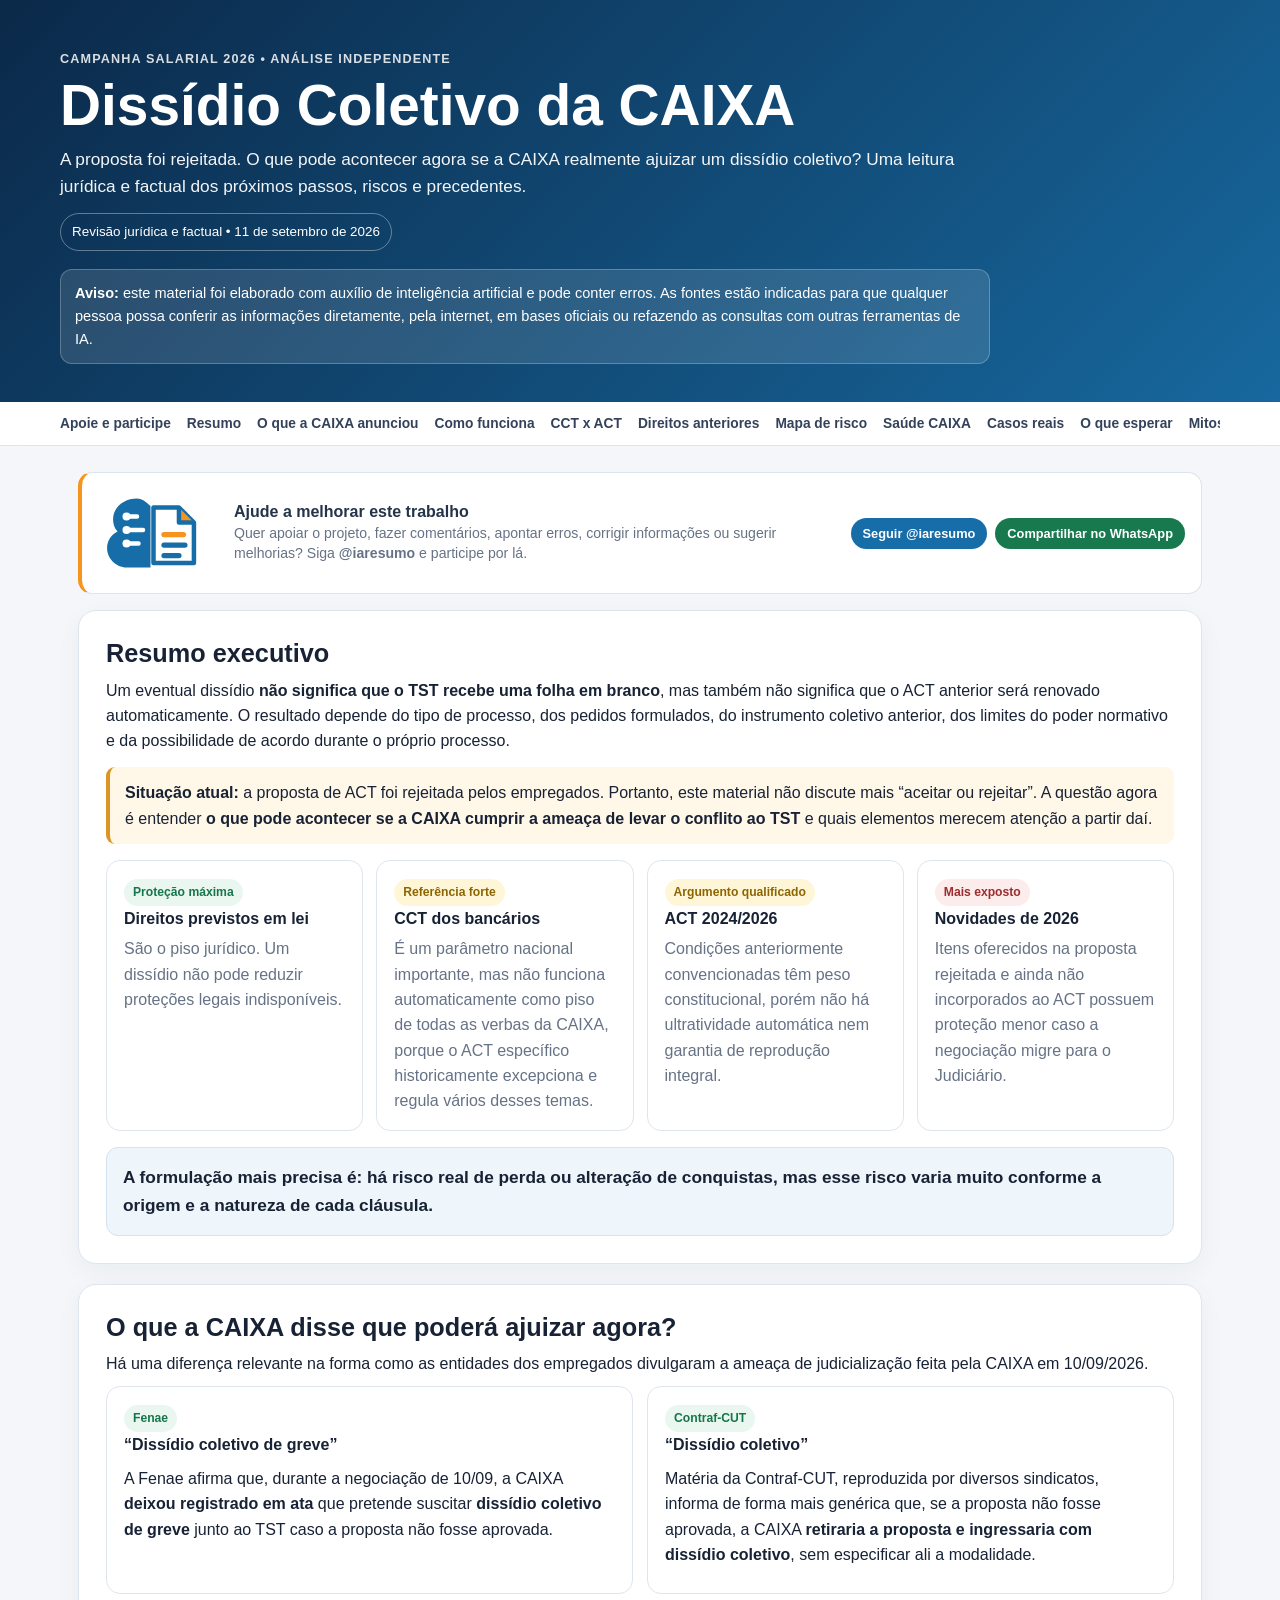
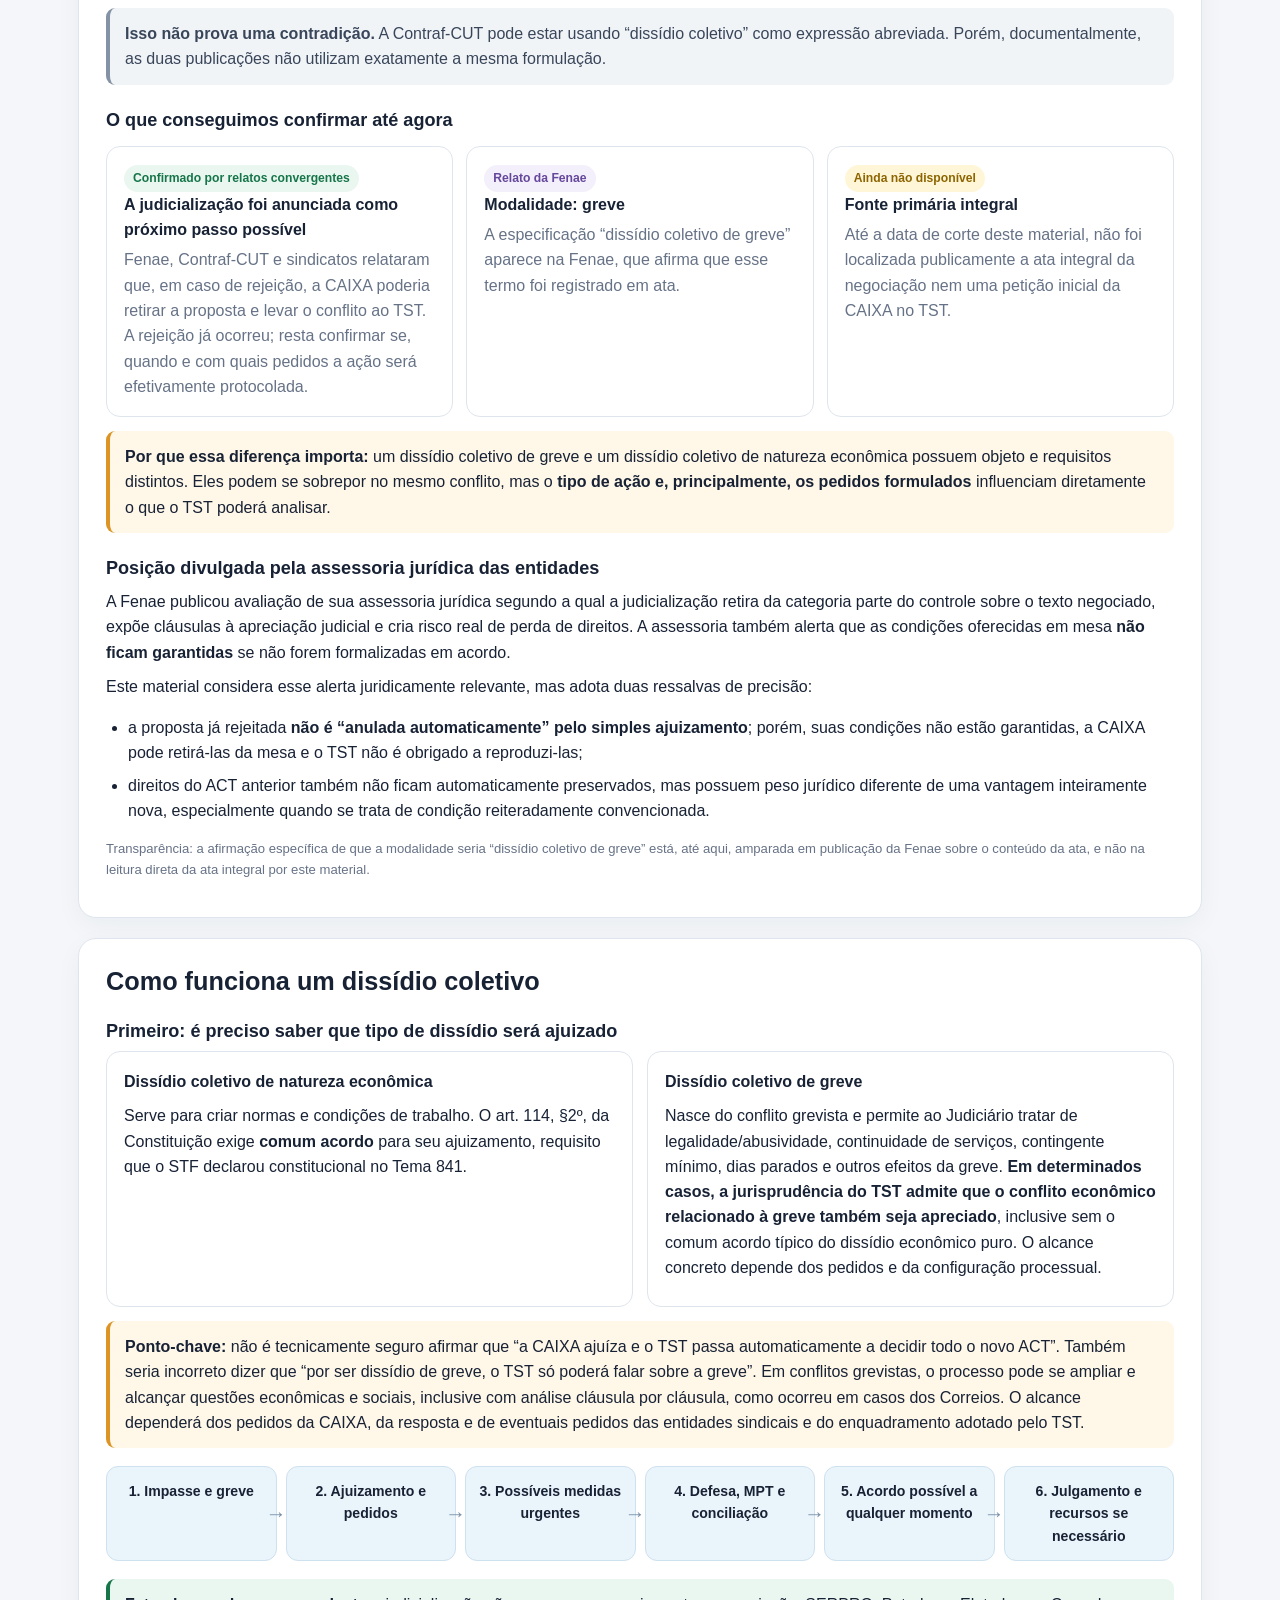
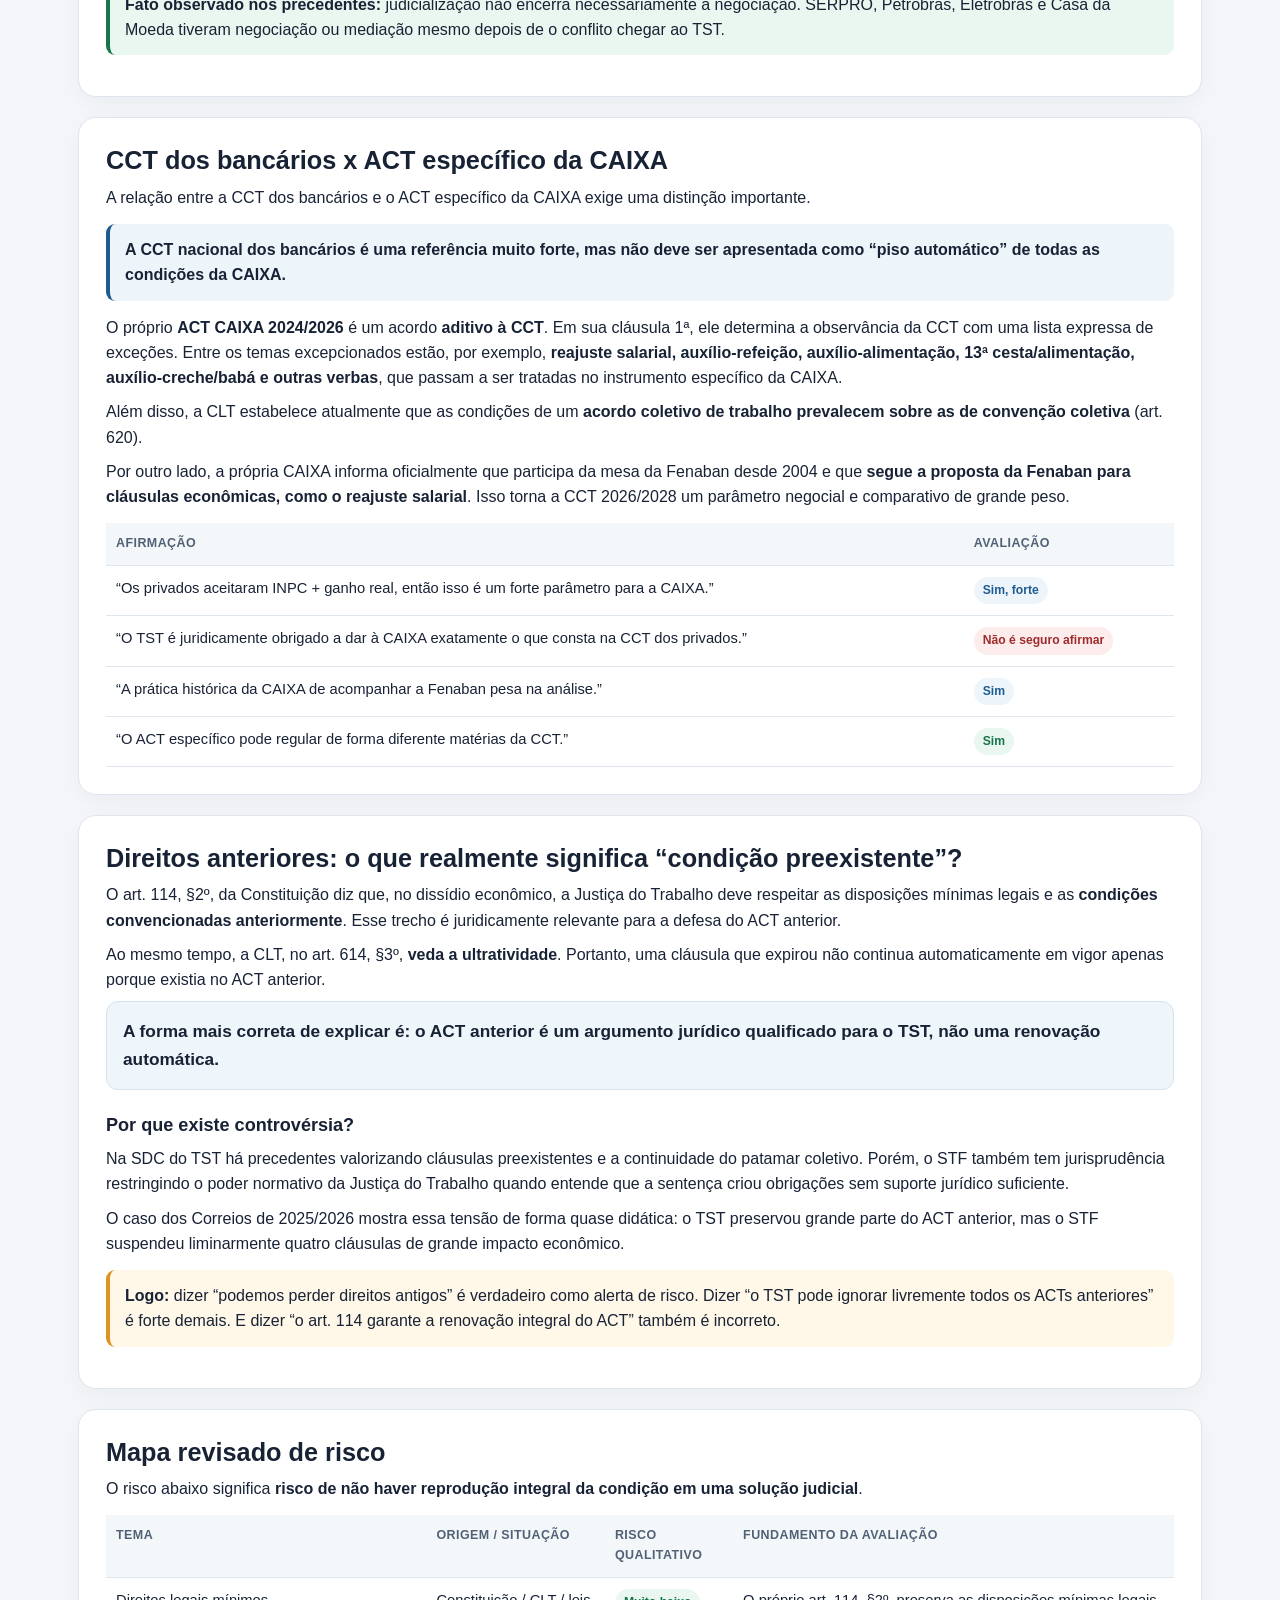
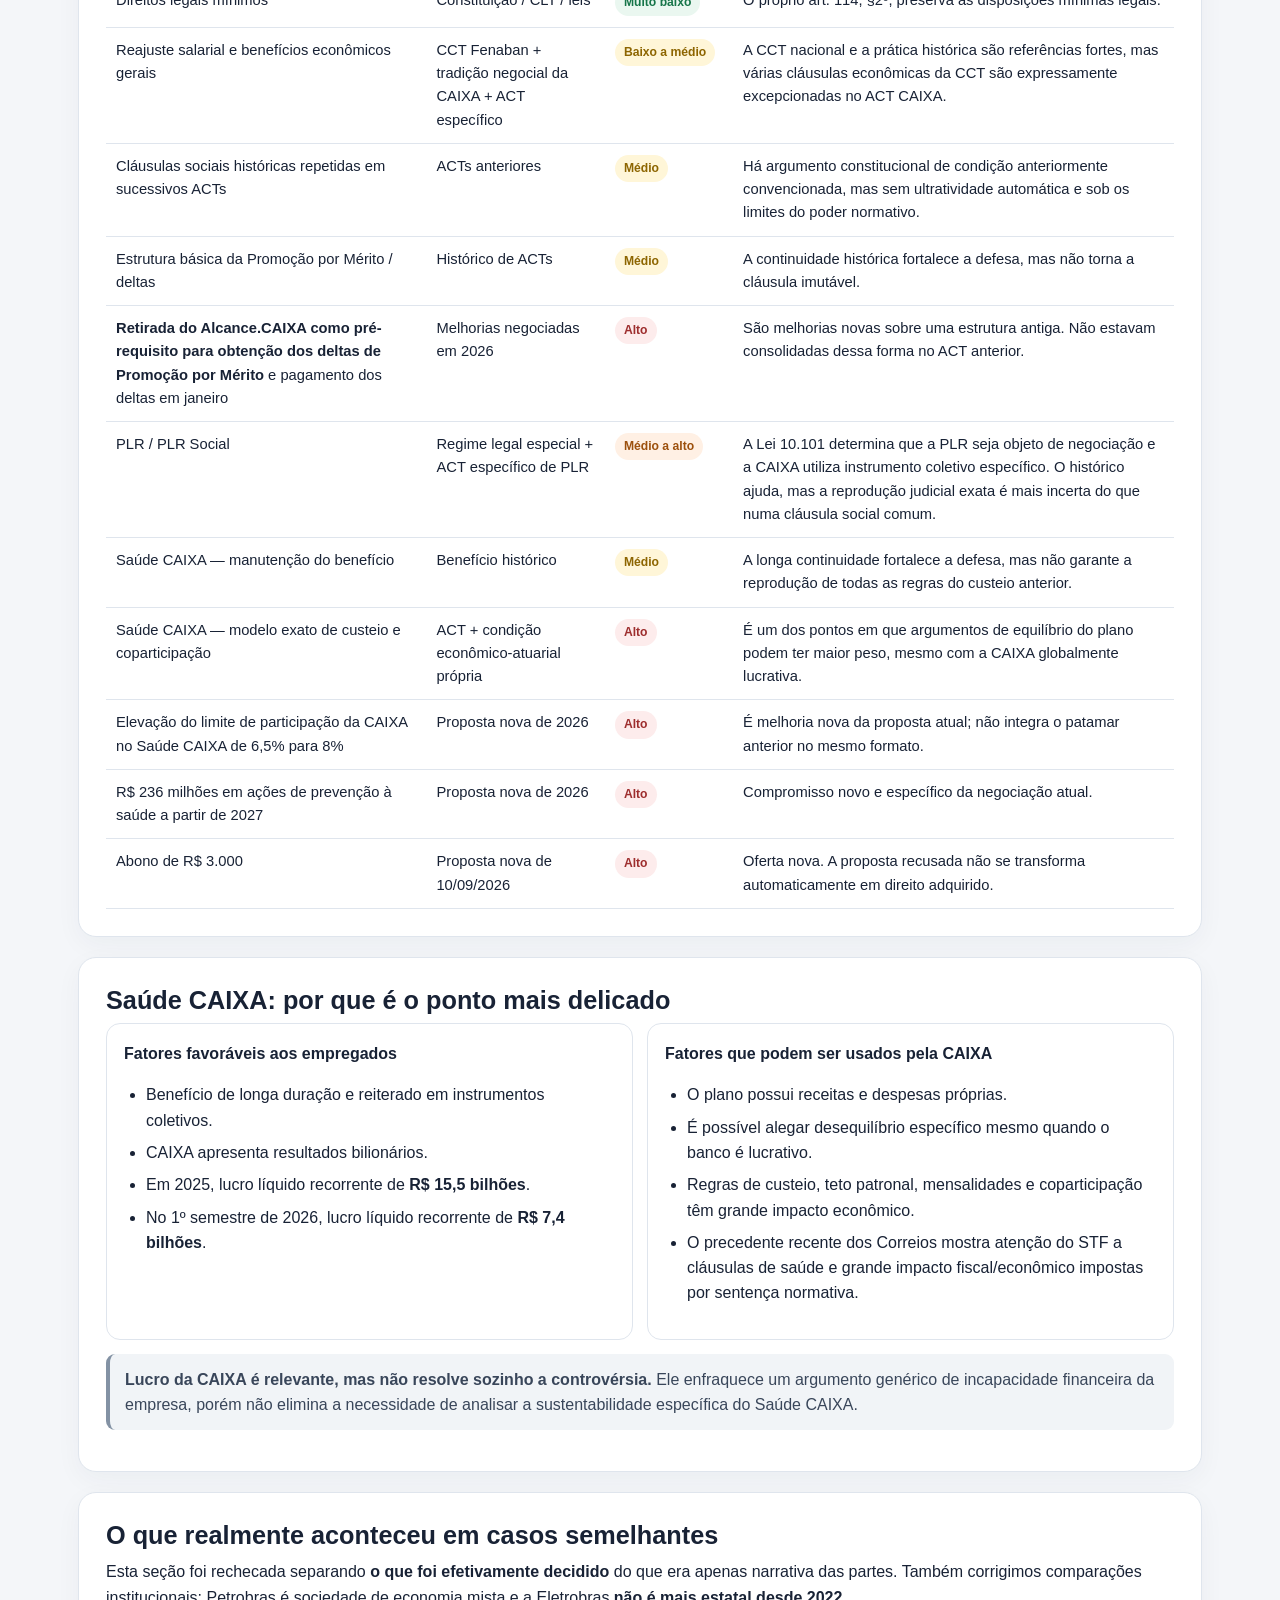
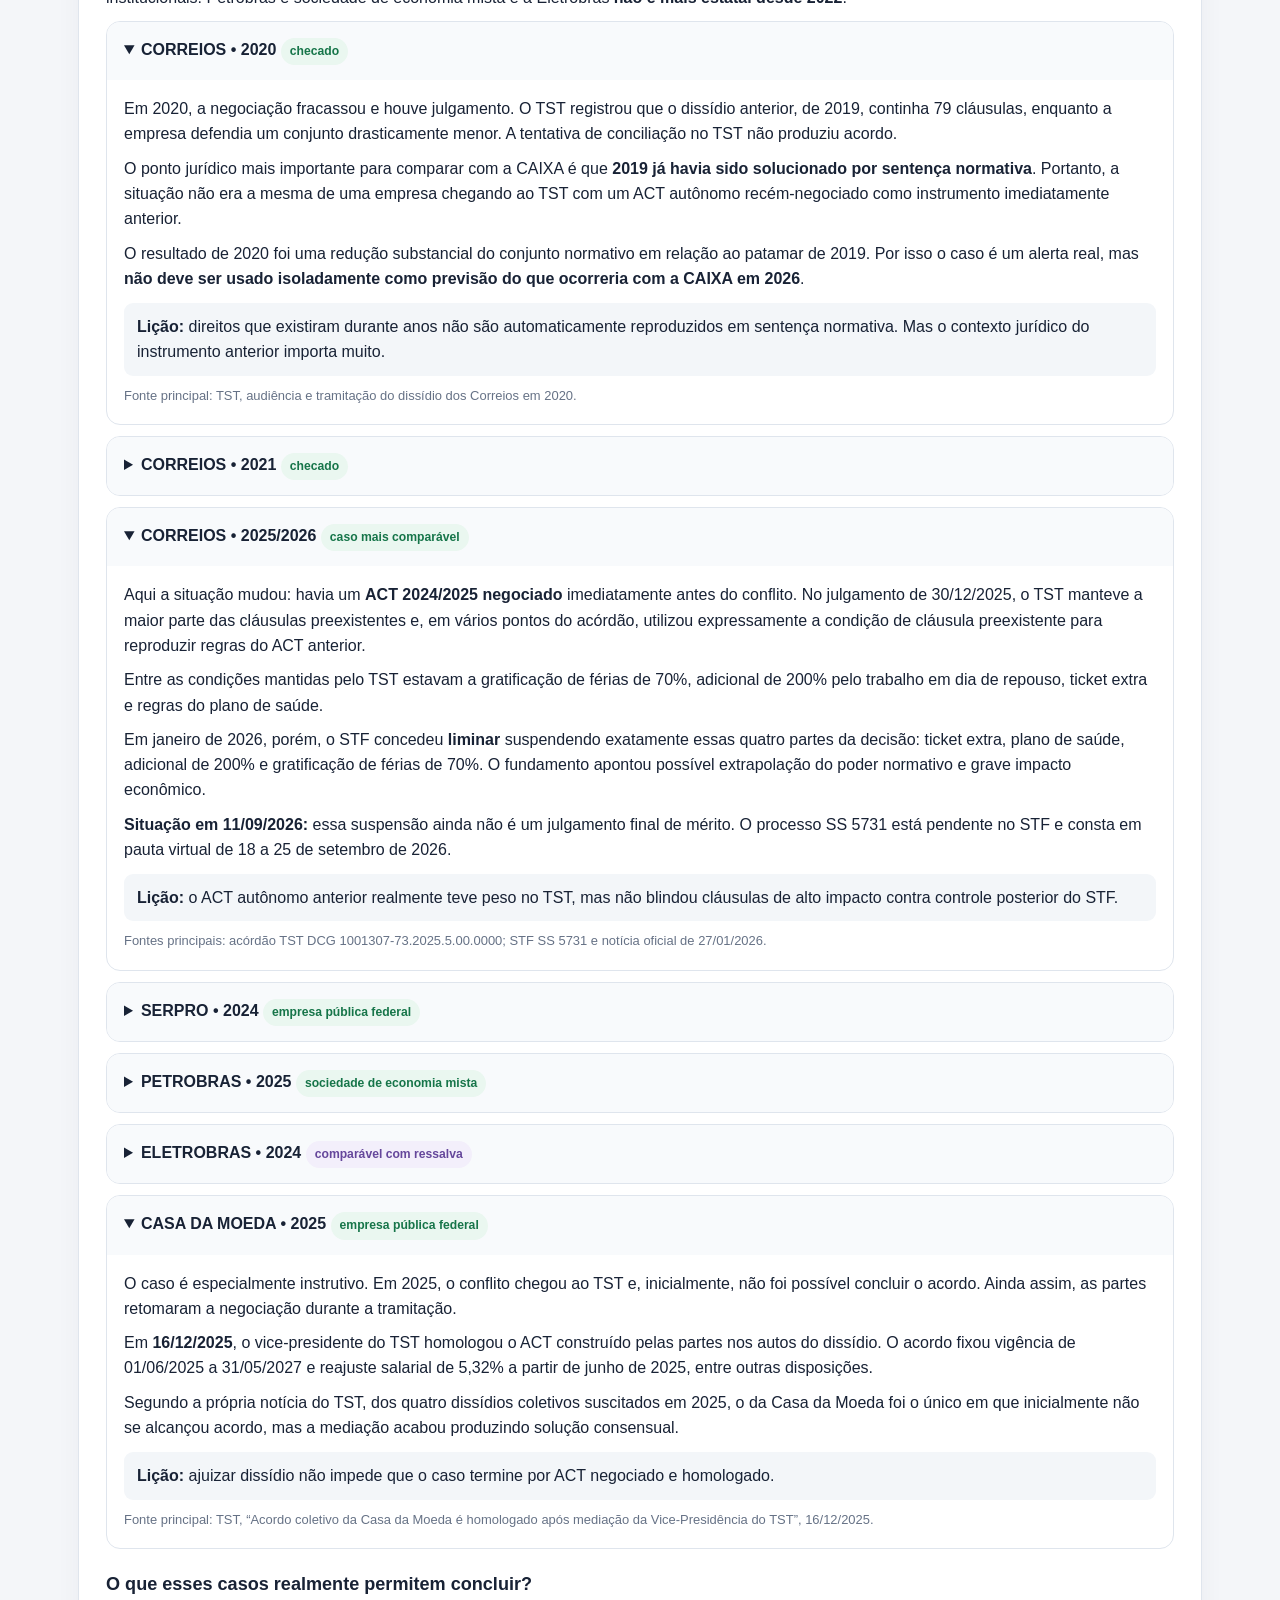
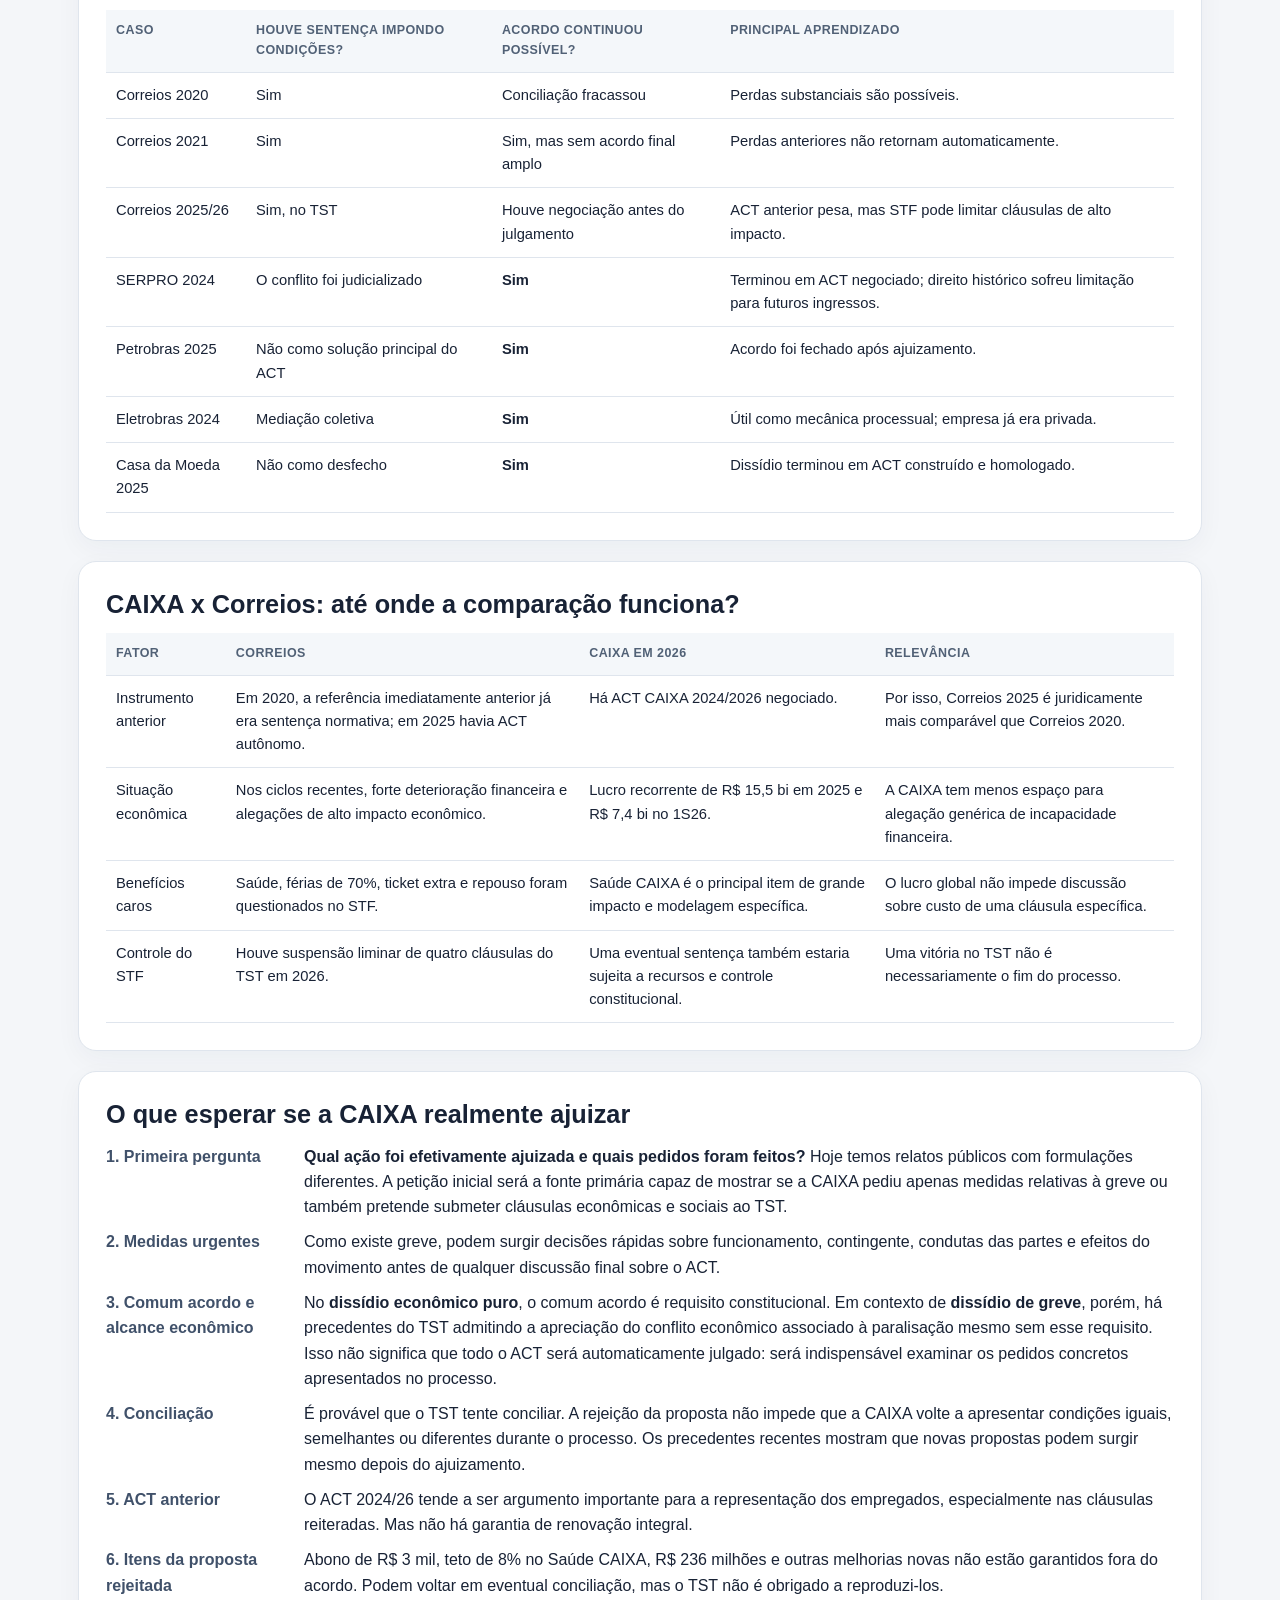
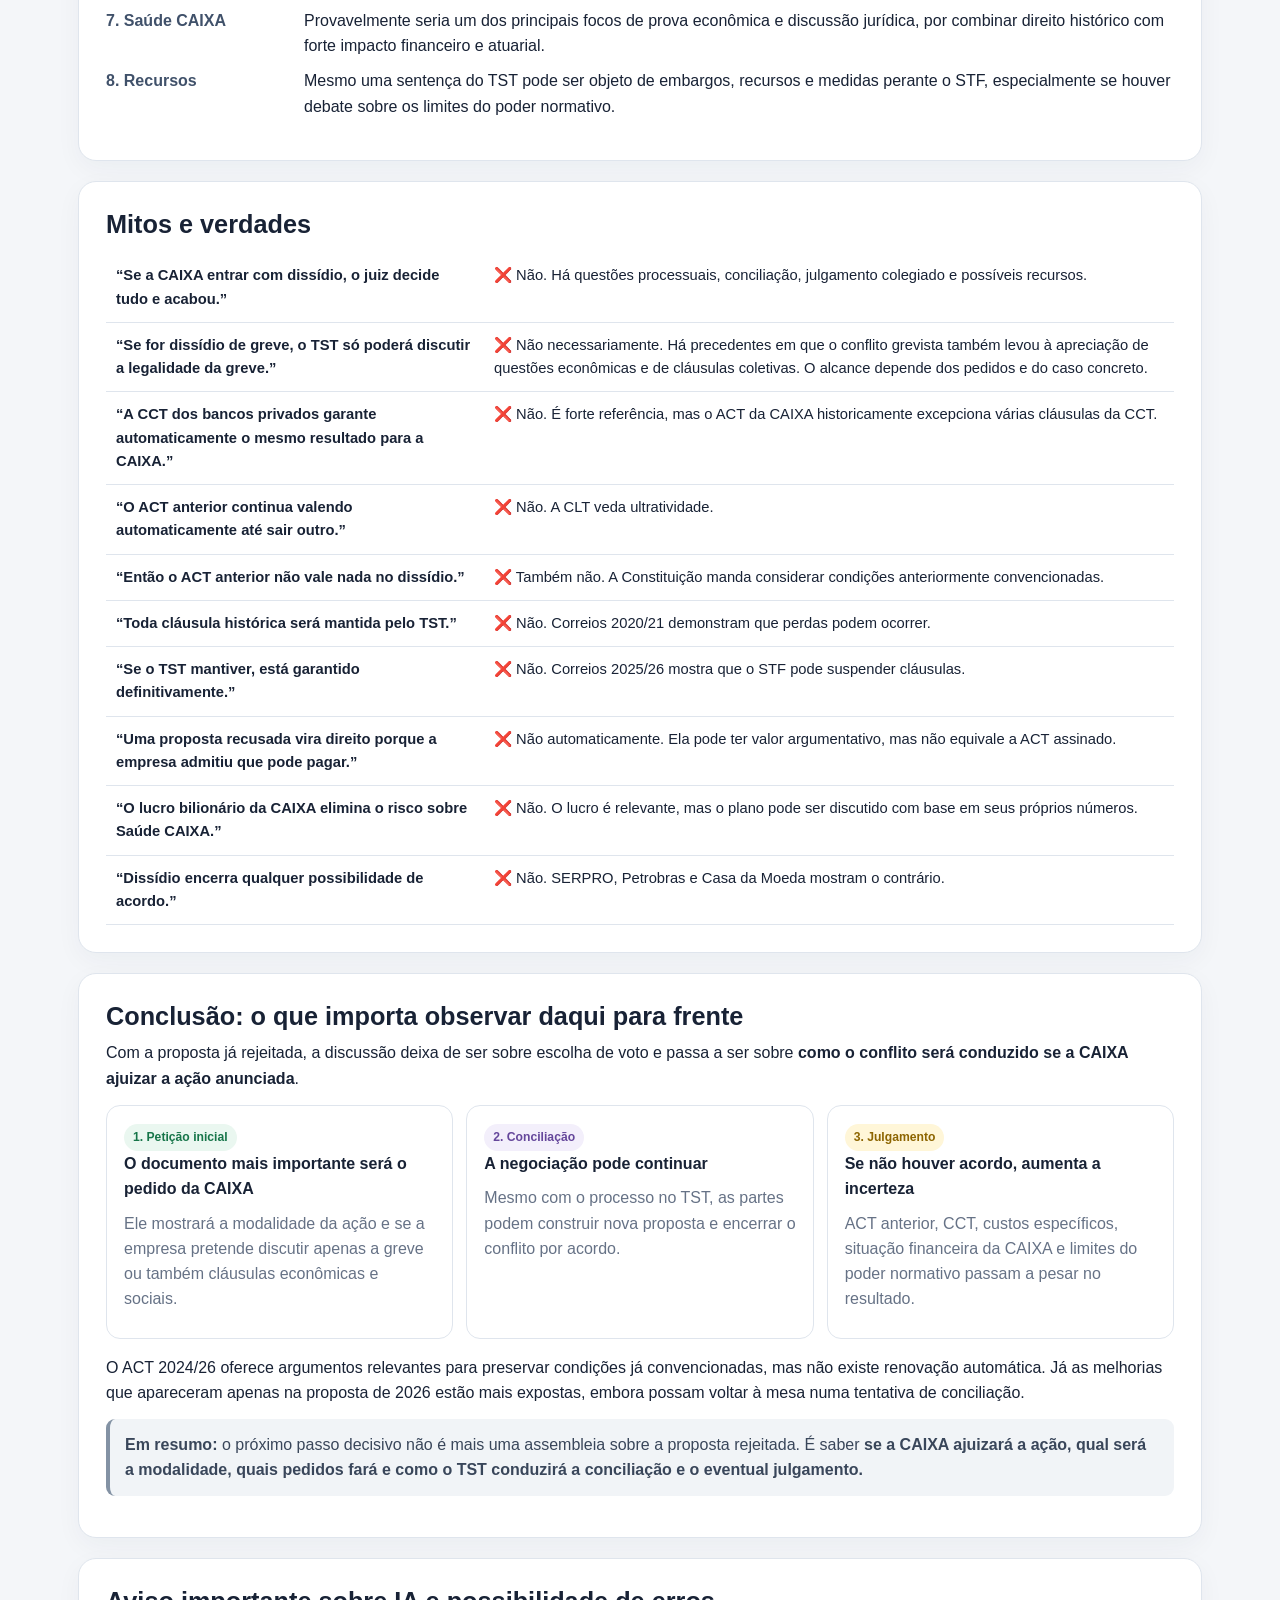
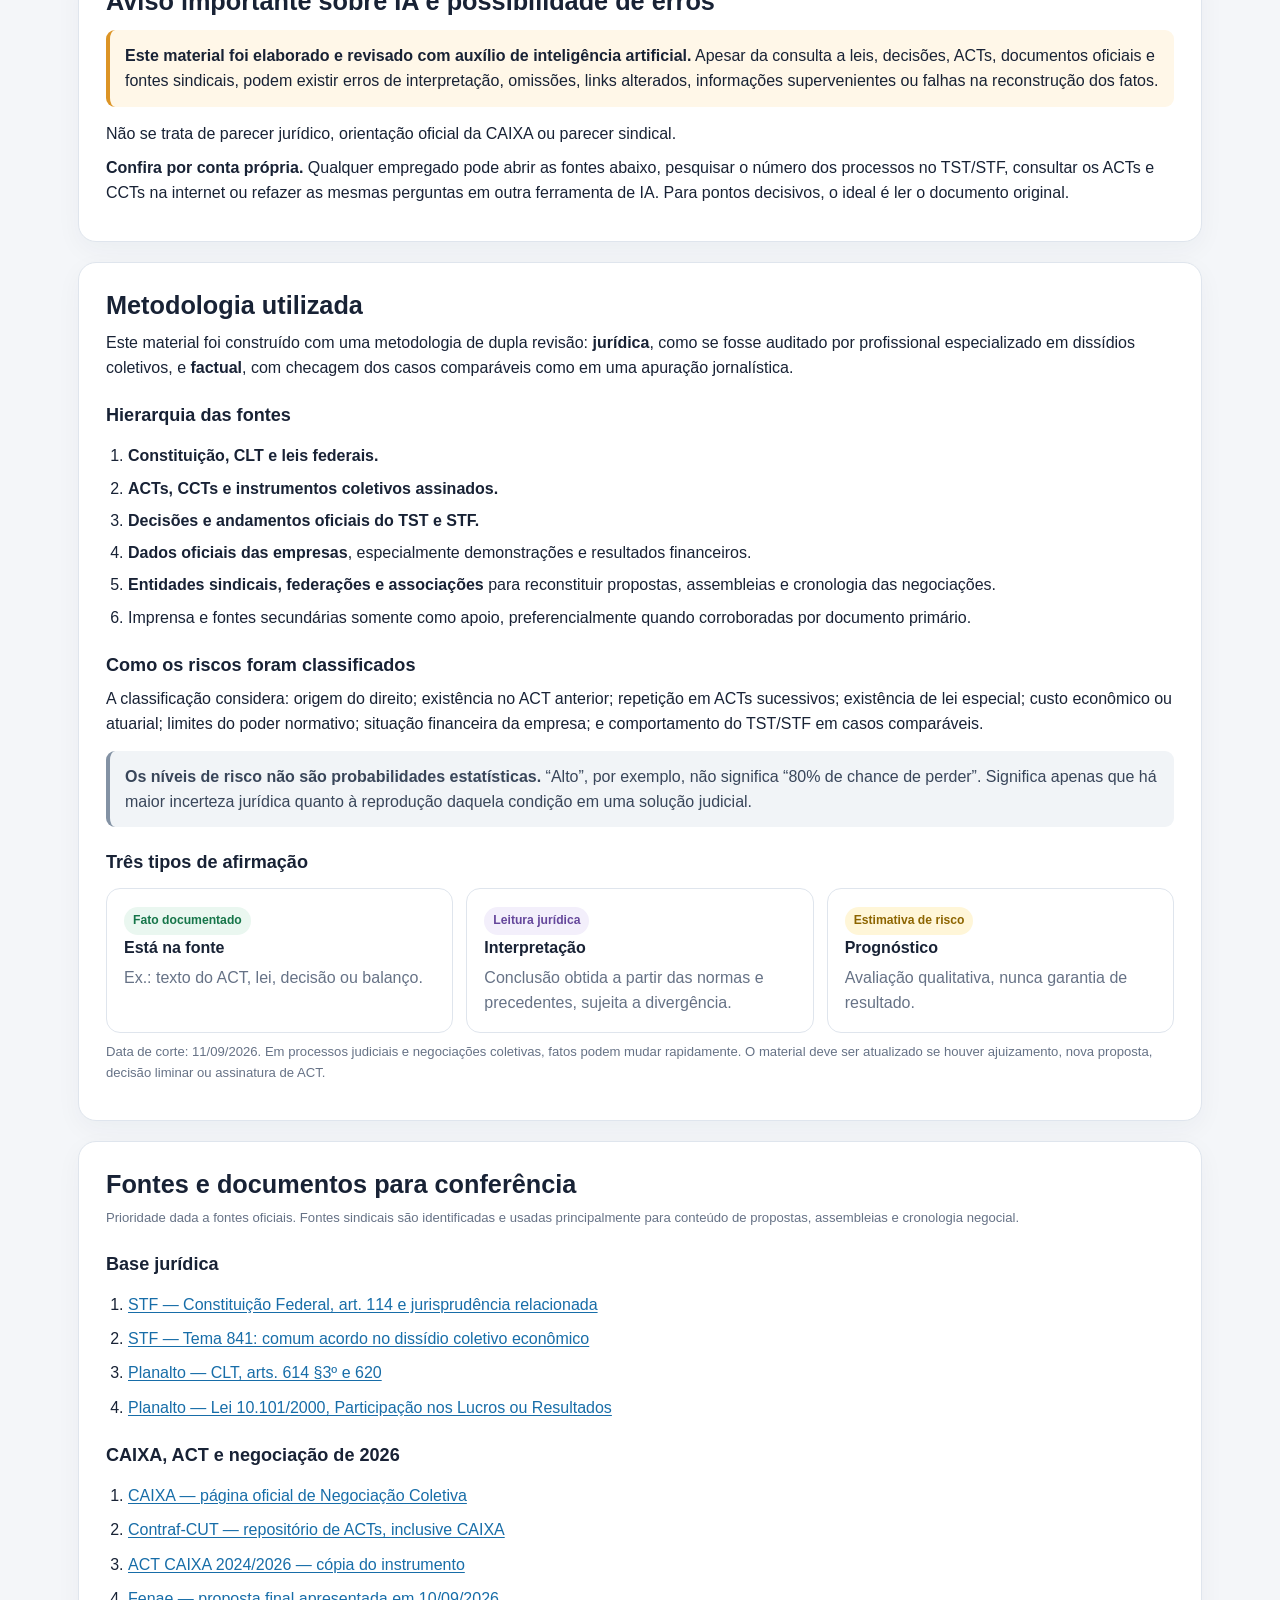
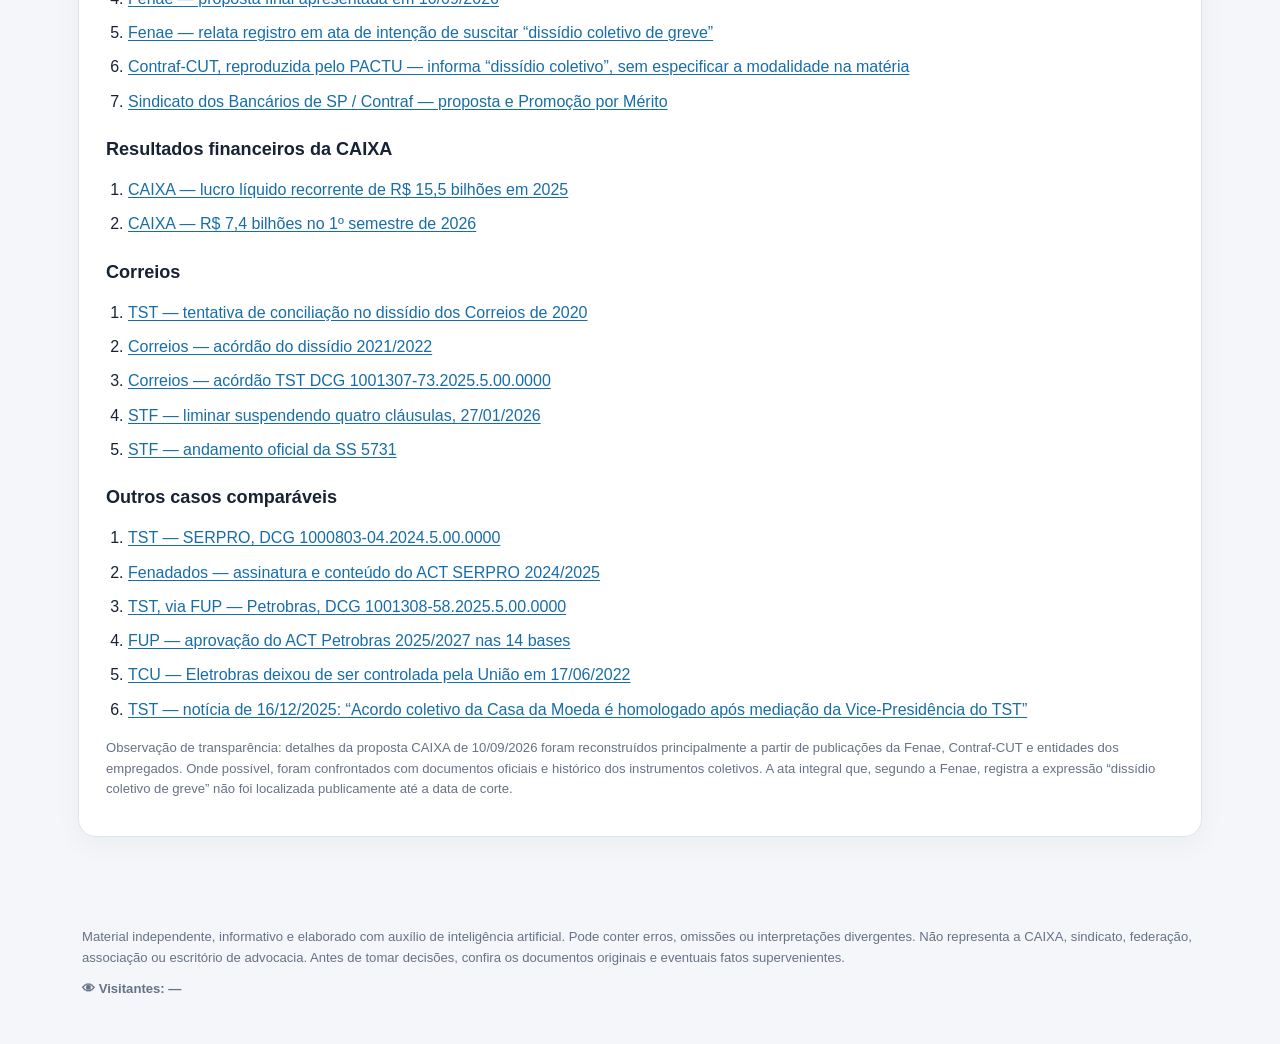
==== commit 2f899dd3: "Carrega ajuste visual da logo completa no card" ====
--- a/index.html
+++ b/index.html
@@ -7,6 +7,7 @@
   <title>Dissídio Coletivo CAIXA 2026</title>
   <link rel="stylesheet" href="/styles.css">
   <link rel="stylesheet" href="/mobile.css">
+  <link rel="stylesheet" href="/brand-card.css">
 </head>
 <body>
   <div id="app" style="font-family:Arial,sans-serif;padding:24px">Carregando…</div>
--- a/styles.css
+++ b/styles.css
@@ -69,9 +69,9 @@
 .audit .label{font-weight:800;color:#40516a}
 hr{border:0;border-top:1px solid var(--line);margin:24px 0}
 footer{max-width:1160px;margin:auto;padding:0 22px 45px;color:#667286;font-size:.82rem}
-.support-cta{display:grid;grid-template-columns:82px minmax(0,1fr) auto;gap:14px;align-items:center;padding:12px 14px;margin-bottom:16px;border:1px solid #dce4ed;border-left:4px solid #f7941d;border-radius:14px;background:#fff;box-shadow:none}
-.support-brand{display:flex;align-items:center;justify-content:center}
-.support-logo{display:block;width:72px;height:auto}
+.support-cta{display:grid;grid-template-columns:64px minmax(0,1fr) auto;gap:14px;align-items:center;padding:12px 14px;margin-bottom:16px;border:1px solid #dce4ed;border-left:4px solid #f7941d;border-radius:14px;background:#fff;box-shadow:none}
+.support-brand{width:58px;height:58px;border-radius:14px;background:#f3f8fc;display:flex;align-items:center;justify-content:center;overflow:hidden}
+.support-logo{display:block;width:48px;height:48px;object-fit:contain;flex:0 0 auto}
 .support-copy{min-width:0}
 .support-title{display:block;font-size:1rem;line-height:1.2;margin-bottom:3px;color:#24344a}
 .support-copy p{margin:0;max-width:720px;font-size:.88rem;line-height:1.42;color:var(--muted)}
@@ -80,6 +80,6 @@
 .support-button:hover{background:#0f5485}
 .support-whatsapp{background:#18794e}
 .support-whatsapp:hover{background:#12623f}
-@media(max-width:920px){.grid,.grid3{grid-template-columns:1fr 1fr}.flow{grid-template-columns:1fr 1fr}.step:after{display:none}.columns{grid-template-columns:1fr}.audit{grid-template-columns:1fr;gap:2px}.support-cta{grid-template-columns:70px minmax(0,1fr)}.support-logo{width:62px}.support-actions{grid-column:1/-1;max-width:none;justify-content:flex-start;padding-left:84px}}
-@media(max-width:600px){.grid,.grid3,.flow{grid-template-columns:1fr}section{padding:20px}header{padding-top:36px}table{font-size:.84rem}.risk{white-space:normal}.support-cta{grid-template-columns:58px minmax(0,1fr);padding:11px 12px;gap:10px}.support-logo{width:54px}.support-copy p{font-size:.83rem}.support-actions{padding-left:0;gap:7px}.support-button{flex:1;text-align:center;white-space:normal;min-width:140px}}
+@media(max-width:920px){.grid,.grid3{grid-template-columns:1fr 1fr}.flow{grid-template-columns:1fr 1fr}.step:after{display:none}.columns{grid-template-columns:1fr}.audit{grid-template-columns:1fr;gap:2px}.support-cta{grid-template-columns:60px minmax(0,1fr)}.support-brand{width:54px;height:54px}.support-logo{width:44px;height:44px}.support-actions{grid-column:1/-1;max-width:none;justify-content:flex-start;padding-left:74px}}
+@media(max-width:600px){.grid,.grid3,.flow{grid-template-columns:1fr}section{padding:20px}header{padding-top:36px}table{font-size:.84rem}.risk{white-space:normal}.support-cta{grid-template-columns:52px minmax(0,1fr);padding:11px 12px;gap:10px}.support-brand{width:48px;height:48px;border-radius:12px}.support-logo{width:40px;height:40px}.support-copy p{font-size:.83rem}.support-actions{padding-left:0;gap:7px}.support-button{flex:1;text-align:center;white-space:normal;min-width:140px}}
 @media print{nav{display:none}body{background:#fff}section{box-shadow:none;break-inside:avoid}.case{break-inside:avoid}.topwarn{border-color:#aaa;color:#fff}.support-cta{display:none}}
--- a/mobile.css
+++ b/mobile.css
@@ -48,8 +48,9 @@
   .audit{grid-template-columns:1fr;gap:2px}
   .columns{grid-template-columns:1fr}
 
-  .support-cta{grid-template-columns:56px minmax(0,1fr);gap:10px;padding:10px 11px;margin-bottom:12px;border-radius:12px}
-  .support-logo{width:52px}
+  .support-cta{grid-template-columns:54px minmax(0,1fr);gap:10px;padding:10px 11px;margin-bottom:12px;border-radius:12px}
+  .support-brand{width:50px;height:50px;border-radius:12px}
+  .support-logo{width:41px;height:41px}
   .support-title{font-size:.94rem}
   .support-copy p{font-size:.81rem;line-height:1.38}
   .support-actions{grid-column:1/-1;padding-left:0;max-width:none;justify-content:flex-start;gap:7px}
@@ -80,8 +81,9 @@
   .card{padding:13px}
   .note,.alert,.good,.legal{padding:10px 11px}
 
-  .support-cta{grid-template-columns:50px minmax(0,1fr);gap:9px;padding:9px 10px}
-  .support-logo{width:48px}
+  .support-cta{grid-template-columns:48px minmax(0,1fr);gap:9px;padding:9px 10px}
+  .support-brand{width:44px;height:44px;border-radius:11px}
+  .support-logo{width:36px;height:36px}
   .support-title{font-size:.91rem}
   .support-copy p{font-size:.79rem}
   .support-actions{display:grid;grid-template-columns:1fr 1fr;width:100%}
--- a/brand-card.css
+++ b/brand-card.css
@@ -0,0 +1,53 @@
+/* IAResumo support card: preserve the full stacked logo without squeezing it */
+.support-cta{
+  grid-template-columns:120px minmax(0,1fr) auto;
+  gap:16px;
+  align-items:center;
+  padding:12px 16px;
+}
+.support-brand{
+  width:108px;
+  height:auto;
+  min-height:82px;
+  background:transparent;
+  border-radius:0;
+  overflow:visible;
+  display:flex;
+  align-items:center;
+  justify-content:center;
+}
+.support-logo{
+  display:block;
+  width:108px;
+  height:auto;
+  max-height:none;
+  object-fit:contain;
+}
+
+@media(max-width:920px){
+  .support-cta{grid-template-columns:104px minmax(0,1fr);gap:14px}
+  .support-brand{width:96px;min-height:72px}
+  .support-logo{width:96px;height:auto}
+  .support-actions{grid-column:1/-1;padding-left:118px}
+}
+
+@media(max-width:768px){
+  .support-cta{grid-template-columns:96px minmax(0,1fr);gap:12px;padding:11px 12px}
+  .support-brand{width:90px;min-height:68px}
+  .support-logo{width:90px;height:auto}
+  .support-actions{grid-column:1/-1;padding-left:0}
+}
+
+@media(max-width:480px){
+  .support-cta{grid-template-columns:90px minmax(0,1fr);gap:10px;padding:10px}
+  .support-brand{width:84px;min-height:63px}
+  .support-logo{width:84px;height:auto}
+  .support-title{font-size:.92rem}
+  .support-copy p{font-size:.79rem}
+}
+
+@media(max-width:360px){
+  .support-cta{grid-template-columns:82px minmax(0,1fr)}
+  .support-brand{width:76px;min-height:57px}
+  .support-logo{width:76px;height:auto}
+}
